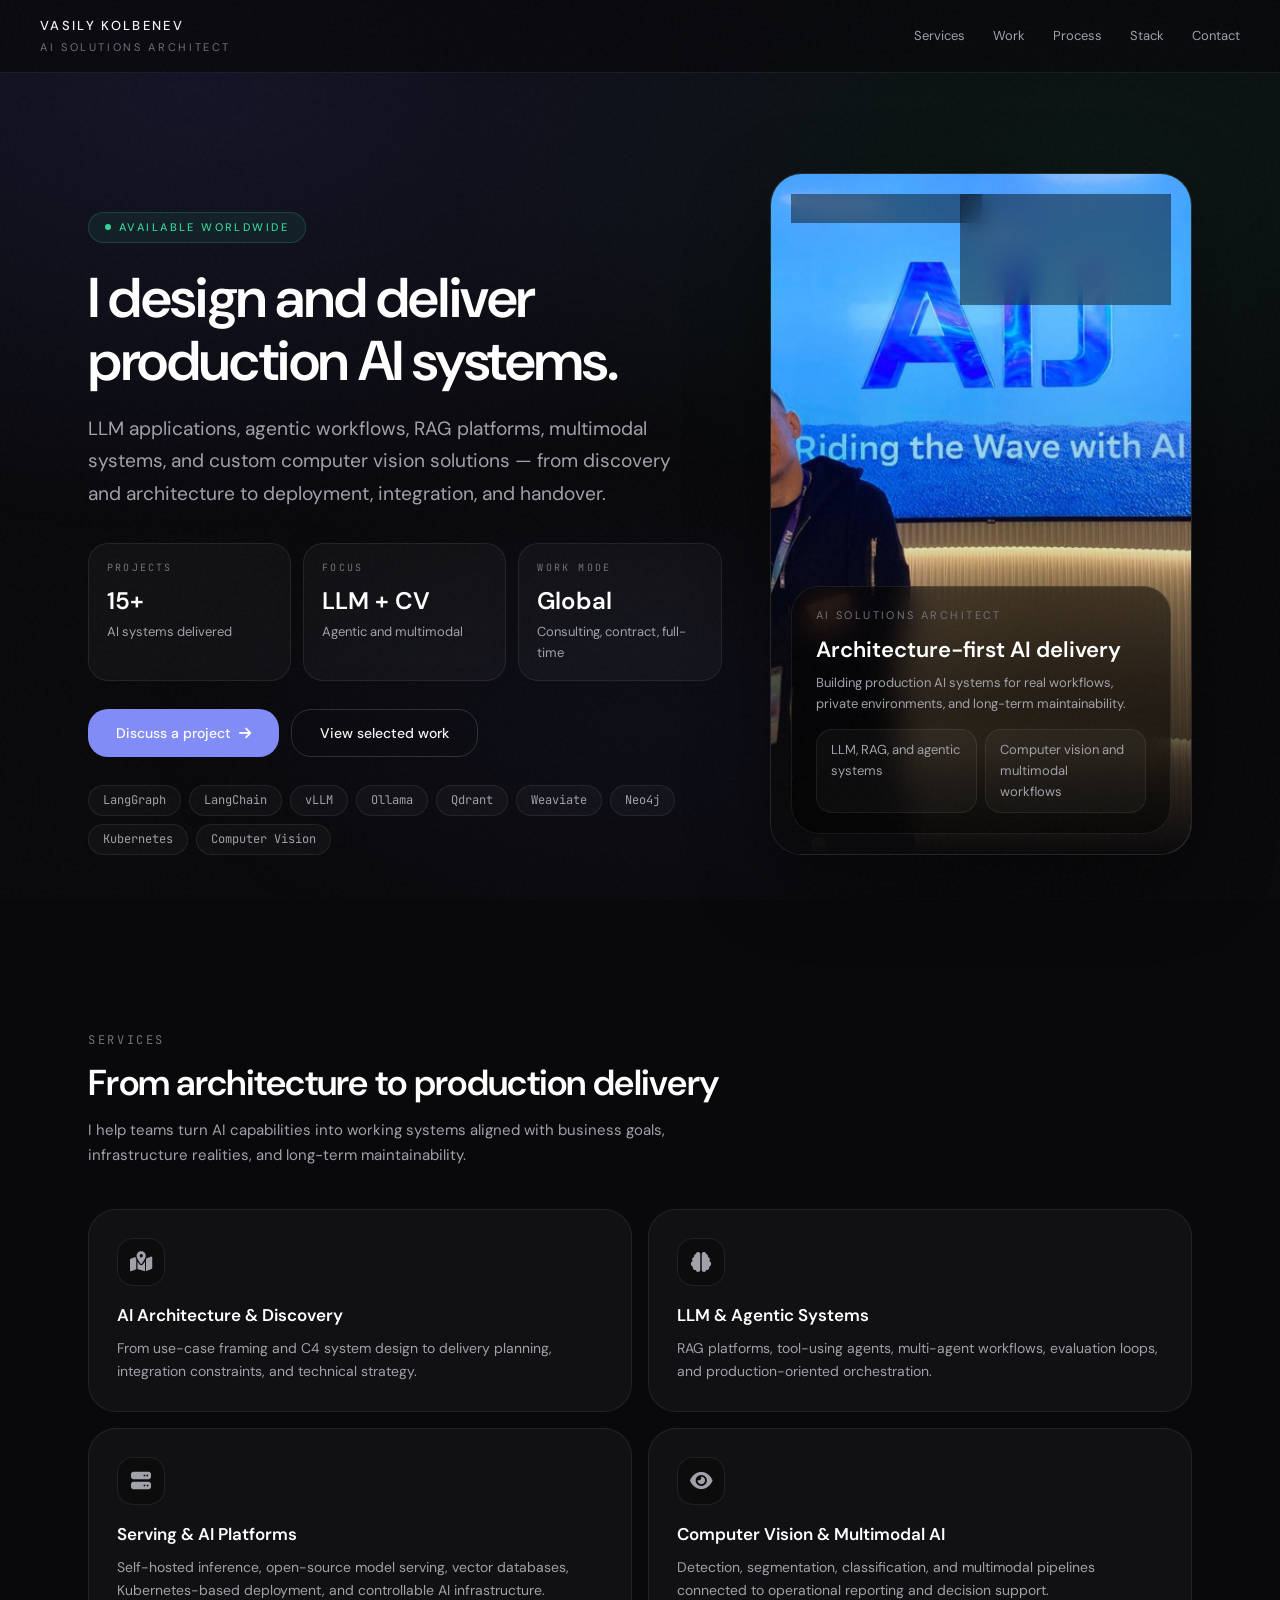
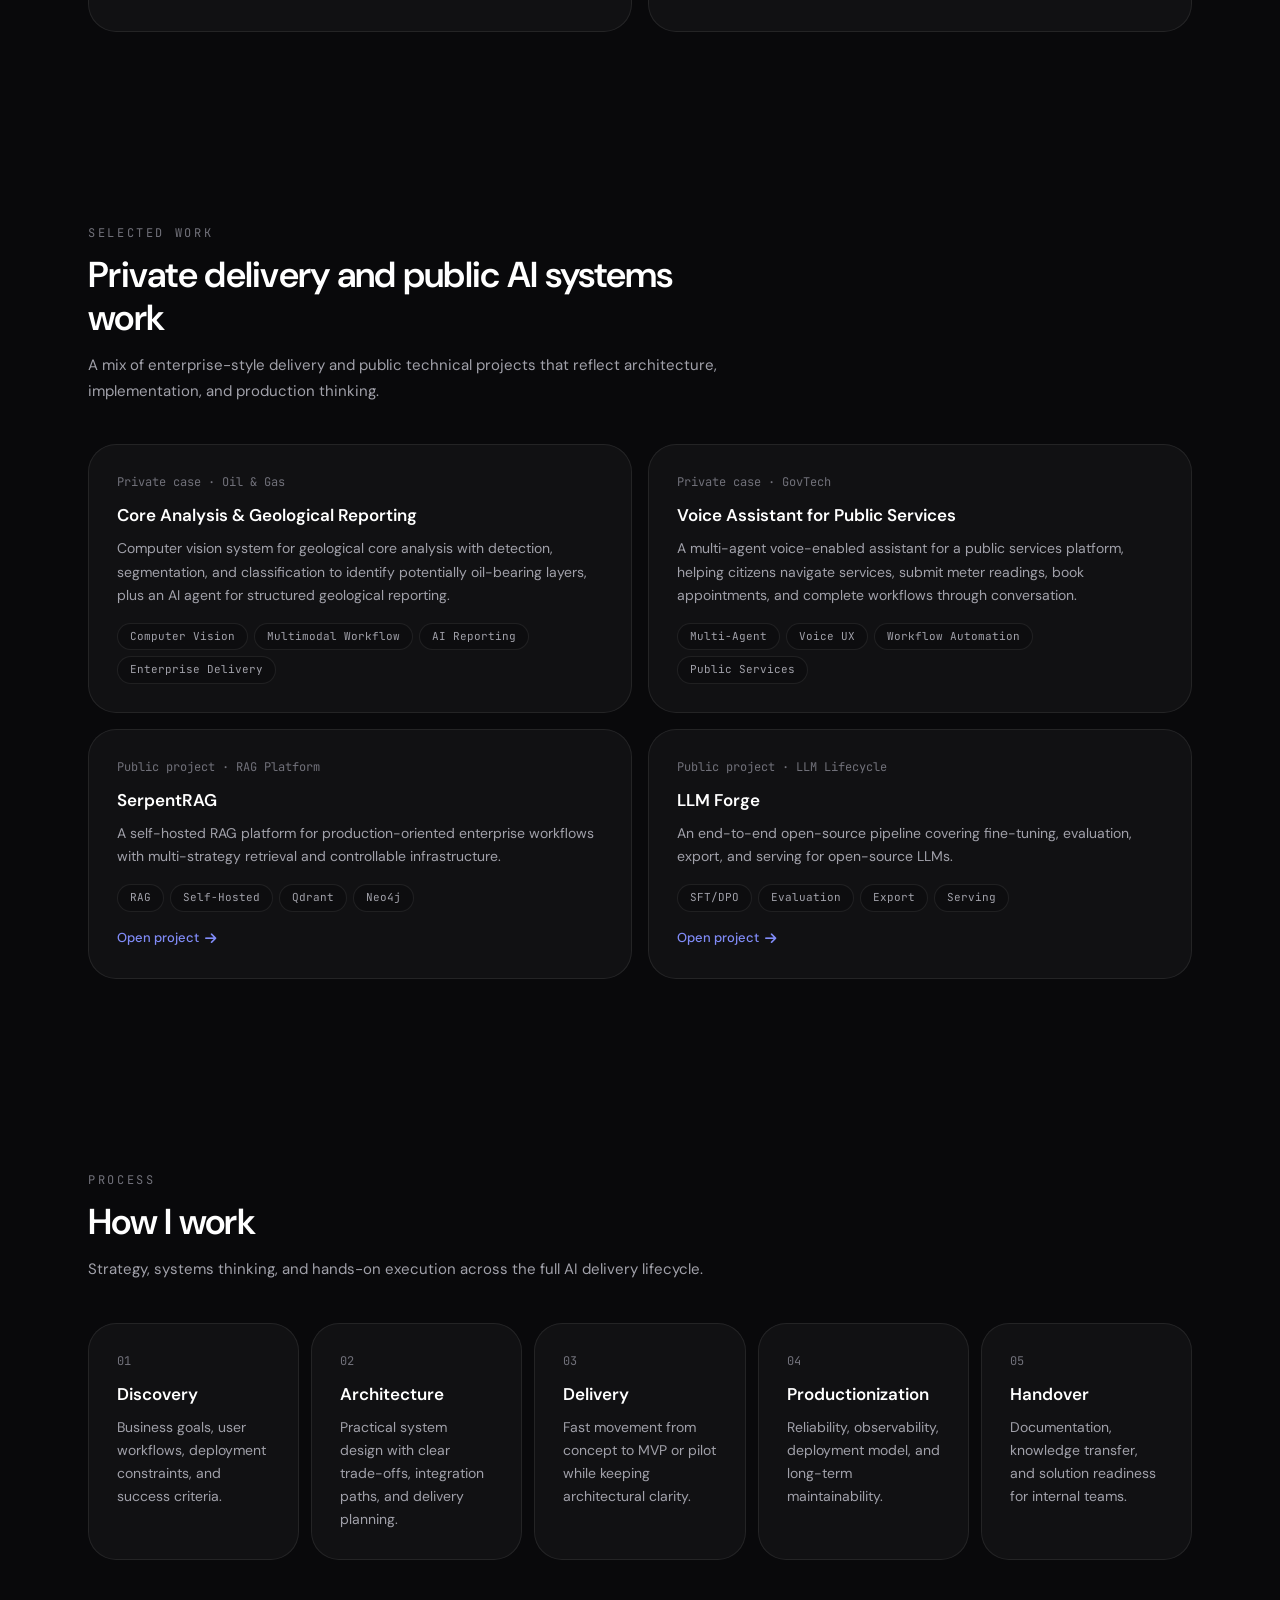
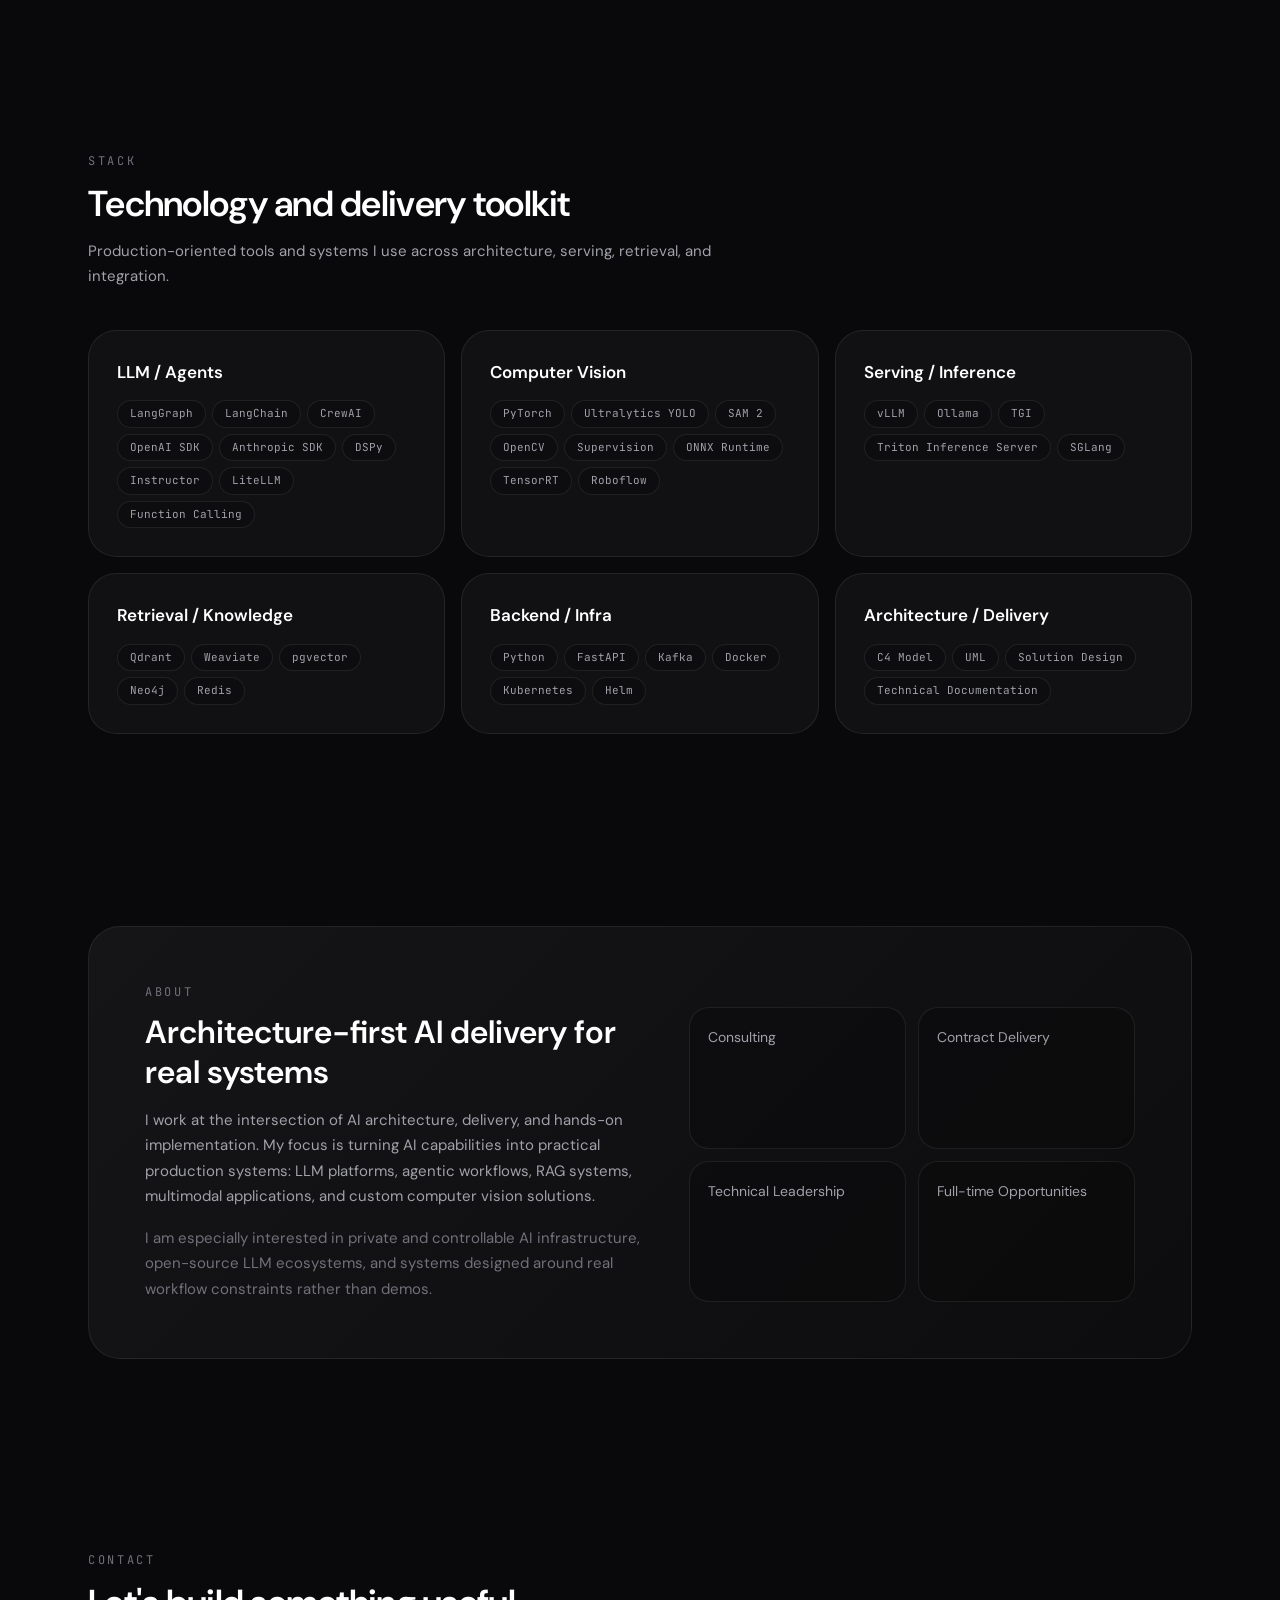
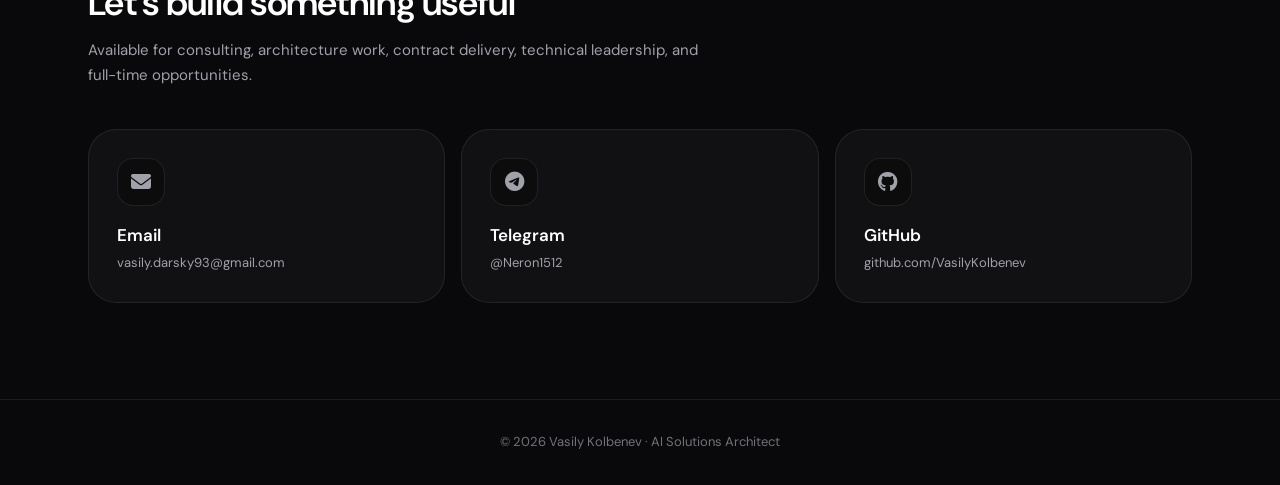
==== index.html @ a3d7bdb8 "feat: expand tech stack — add CV and LLM/Agents tools Added: CrewAI, DSPy, Instructor, LiteLLM, Anth" ====
<!DOCTYPE html>
<html lang="en" dir="ltr">
<head>
  <meta charset="UTF-8" />
  <meta name="viewport" content="width=device-width, initial-scale=1.0" />

  <!-- PRIMARY SEO -->
  <title>Vasily Kolbenev — AI Solutions Architect | LLM, RAG, Computer Vision Systems</title>
  <meta name="description" content="Vasily Kolbenev — AI Solutions Architect specializing in LLM applications, agentic workflows, RAG platforms, computer vision, and production AI systems. Available for consulting, contract, and full-time worldwide." />
  <meta name="keywords" content="AI Solutions Architect, LLM architect, RAG platform, agentic workflows, computer vision, AI consulting, production AI systems, Vasily Kolbenev, AI engineer, LangGraph, vLLM, Qdrant" />
  <meta name="author" content="Vasily Kolbenev" />
  <meta name="robots" content="index, follow, max-image-preview:large, max-snippet:-1, max-video-preview:-1" />
  <link rel="canonical" href="https://vasilykolbenev.com/" />
  <meta name="theme-color" content="#09090b" />
  <link rel="icon" href="data:image/svg+xml,<svg xmlns='http://www.w3.org/2000/svg' viewBox='0 0 100 100'><text y='.9em' font-size='90'>⚡</text></svg>" />

  <!-- GEO / LANGUAGE -->
  <meta name="geo.region" content="GLOBAL" />
  <link rel="alternate" hreflang="en" href="https://vasilykolbenev.com/" />
  <link rel="alternate" hreflang="x-default" href="https://vasilykolbenev.com/" />

  <!-- OPEN GRAPH (Facebook, LinkedIn, etc.) -->
  <meta property="og:type" content="website" />
  <meta property="og:title" content="Vasily Kolbenev — AI Solutions Architect" />
  <meta property="og:description" content="LLM applications, agentic workflows, RAG platforms, computer vision — from discovery and architecture to deployment. Available worldwide." />
  <meta property="og:url" content="https://vasilykolbenev.com/" />
  <meta property="og:site_name" content="Vasily Kolbenev" />
  <meta property="og:image" content="https://vasilykolbenev.com/og-image.jpg" />
  <meta property="og:image:width" content="1200" />
  <meta property="og:image:height" content="630" />
  <meta property="og:locale" content="en_US" />

  <!-- TWITTER CARD -->
  <meta name="twitter:card" content="summary_large_image" />
  <meta name="twitter:title" content="Vasily Kolbenev — AI Solutions Architect" />
  <meta name="twitter:description" content="Production AI systems: LLM, RAG, agentic workflows, computer vision. Available for consulting worldwide." />
  <meta name="twitter:image" content="https://vasilykolbenev.com/og-image.jpg" />

  <!-- JSON-LD STRUCTURED DATA -->
  <script type="application/ld+json">
  {
    "@context": "https://schema.org",
    "@graph": [
      {
        "@type": "WebSite",
        "@id": "https://vasilykolbenev.com/#website",
        "url": "https://vasilykolbenev.com/",
        "name": "Vasily Kolbenev — AI Solutions Architect",
        "description": "AI Solutions Architect specializing in LLM, RAG, agentic workflows, and computer vision systems.",
        "inLanguage": "en"
      },
      {
        "@type": "Person",
        "@id": "https://vasilykolbenev.com/#person",
        "name": "Vasily Kolbenev",
        "url": "https://vasilykolbenev.com/",
        "jobTitle": "AI Solutions Architect",
        "description": "AI Solutions Architect specializing in LLM applications, agentic workflows, RAG platforms, multimodal systems, and custom computer vision solutions.",
        "knowsAbout": [
          "Artificial Intelligence",
          "Large Language Models",
          "Retrieval-Augmented Generation",
          "Computer Vision",
          "Agentic AI Systems",
          "Machine Learning Engineering",
          "AI Architecture",
          "Kubernetes",
          "LangGraph",
          "CrewAI",
          "DSPy",
          "vLLM",
          "SGLang",
          "Qdrant",
          "Neo4j",
          "PyTorch",
          "YOLO",
          "SAM 2",
          "TensorRT",
          "Triton Inference Server"
        ],
        "sameAs": [
          "https://github.com/VasilyKolbenev",
          "https://t.me/Neron1512"
        ],
        "email": "vasily.darsky93@gmail.com",
        "hasOccupation": {
          "@type": "Occupation",
          "name": "AI Solutions Architect",
          "occupationalCategory": "15-1252.00",
          "skills": "LLM Architecture, RAG Systems, Computer Vision, Agentic Workflows, AI Infrastructure, Kubernetes, Python, System Design"
        },
        "makesOffer": [
          {
            "@type": "Offer",
            "itemOffered": {
              "@type": "Service",
              "name": "AI Architecture & Discovery",
              "description": "Use-case framing, C4 system design, delivery planning, integration constraints, and technical strategy for AI systems."
            }
          },
          {
            "@type": "Offer",
            "itemOffered": {
              "@type": "Service",
              "name": "LLM & Agentic Systems Development",
              "description": "RAG platforms, tool-using agents, multi-agent workflows, evaluation loops, and production-oriented orchestration."
            }
          },
          {
            "@type": "Offer",
            "itemOffered": {
              "@type": "Service",
              "name": "AI Infrastructure & Serving",
              "description": "Self-hosted inference, open-source model serving, vector databases, Kubernetes-based deployment."
            }
          },
          {
            "@type": "Offer",
            "itemOffered": {
              "@type": "Service",
              "name": "Computer Vision & Multimodal AI",
              "description": "Detection, segmentation, classification, and multimodal pipelines for operational reporting and decision support."
            }
          }
        ]
      },
      {
        "@type": "WebPage",
        "@id": "https://vasilykolbenev.com/#webpage",
        "url": "https://vasilykolbenev.com/",
        "name": "Vasily Kolbenev — AI Solutions Architect",
        "isPartOf": { "@id": "https://vasilykolbenev.com/#website" },
        "about": { "@id": "https://vasilykolbenev.com/#person" },
        "inLanguage": "en",
        "datePublished": "2025-01-01",
        "dateModified": "2026-03-11"
      },
      {
        "@type": "ItemList",
        "name": "AI Projects Portfolio",
        "itemListElement": [
          {
            "@type": "ListItem",
            "position": 1,
            "name": "Core Analysis & Geological Reporting",
            "description": "Computer vision system for geological core analysis with detection, segmentation, and classification."
          },
          {
            "@type": "ListItem",
            "position": 2,
            "name": "Voice Assistant for Public Services",
            "description": "Multi-agent voice-enabled assistant for a public services platform."
          },
          {
            "@type": "ListItem",
            "position": 3,
            "name": "SerpentRAG",
            "description": "Self-hosted RAG platform for production-oriented enterprise workflows.",
            "url": "https://github.com/VasilyKolbenev/SerpentRAG"
          },
          {
            "@type": "ListItem",
            "position": 4,
            "name": "LLM Forge",
            "description": "End-to-end open-source pipeline for fine-tuning, evaluation, export, and serving of LLMs.",
            "url": "https://github.com/VasilyKolbenev/LLM-forge_v1"
          }
        ]
      }
    ]
  }
  </script>

  <!-- FONTS -->
  <link rel="preconnect" href="https://fonts.googleapis.com" />
  <link rel="preconnect" href="https://fonts.gstatic.com" crossorigin />
  <link href="https://fonts.googleapis.com/css2?family=DM+Sans:ital,opsz,wght@0,9..40,300;0,9..40,400;0,9..40,500;0,9..40,600;0,9..40,700;1,9..40,400&family=JetBrains+Mono:wght@400;500&display=swap" rel="stylesheet" />
  <link rel="stylesheet" href="https://cdnjs.cloudflare.com/ajax/libs/font-awesome/6.5.1/css/all.min.css" />

  <style>
    /* ── RESET & BASE ── */
    *, *::before, *::after { margin: 0; padding: 0; box-sizing: border-box; }
    
    :root {
      --bg: #09090b;
      --bg-card: rgba(255,255,255,0.035);
      --border: rgba(255,255,255,0.08);
      --border-hover: rgba(255,255,255,0.15);
      --text-primary: #f4f4f5;
      --text-secondary: #a1a1aa;
      --text-muted: #71717a;
      --accent-indigo: #818cf8;
      --accent-emerald: #34d399;
      --accent-glow: rgba(99,102,241,0.15);
      --radius-lg: 28px;
      --radius-md: 20px;
      --radius-sm: 12px;
      --radius-pill: 9999px;
      --font-body: 'DM Sans', system-ui, sans-serif;
      --font-mono: 'JetBrains Mono', monospace;
    }

    html { scroll-behavior: smooth; scroll-padding-top: 80px; }
    
    body {
      font-family: var(--font-body);
      background: var(--bg);
      color: var(--text-primary);
      line-height: 1.6;
      -webkit-font-smoothing: antialiased;
      overflow-x: hidden;
    }

    /* ── AMBIENT BACKGROUND ── */
    .bg-ambient {
      position: fixed; inset: 0; z-index: -1; pointer-events: none;
      background:
        radial-gradient(ellipse 60% 50% at 15% 10%, rgba(99,102,241,0.12), transparent),
        radial-gradient(ellipse 50% 40% at 85% 20%, rgba(52,211,153,0.07), transparent),
        radial-gradient(ellipse 40% 30% at 50% 80%, rgba(99,102,241,0.05), transparent);
    }

    /* ── GRAIN OVERLAY ── */
    .grain::after {
      content: ''; position: fixed; inset: 0; z-index: 100; pointer-events: none; opacity: 0.025;
      background-image: url("data:image/svg+xml,%3Csvg viewBox='0 0 256 256' xmlns='http://www.w3.org/2000/svg'%3E%3Cfilter id='n'%3E%3CfeTurbulence type='fractalNoise' baseFrequency='0.9' numOctaves='4' stitchTiles='stitch'/%3E%3C/filter%3E%3Crect width='100%25' height='100%25' filter='url(%23n)'/%3E%3C/svg%3E");
    }

    /* ── LAYOUT ── */
    .container { max-width: 1200px; margin: 0 auto; padding: 0 24px; }
    @media (min-width: 1024px) { .container { padding: 0 48px; } }

    /* ── HEADER ── */
    header {
      position: sticky; top: 0; z-index: 50;
      border-bottom: 1px solid var(--border);
      background: rgba(9,9,11,0.82);
      backdrop-filter: blur(20px) saturate(1.4);
    }
    .header-inner {
      display: flex; align-items: center; justify-content: space-between;
      padding: 16px 0;
    }
    .logo-name {
      font-size: 13px; font-weight: 500; letter-spacing: 0.18em; color: var(--text-primary);
    }
    .logo-role {
      margin-top: 2px; font-size: 11px; letter-spacing: 0.24em; text-transform: uppercase; color: var(--text-muted);
    }
    nav { display: none; gap: 28px; align-items: center; }
    nav a {
      font-size: 13px; color: var(--text-secondary); text-decoration: none;
      transition: color 0.2s;
    }
    nav a:hover { color: var(--text-primary); }
    @media (min-width: 768px) { nav { display: flex; } }

    /* ── MOBILE MENU ── */
    .menu-toggle {
      display: flex; align-items: center; justify-content: center;
      width: 40px; height: 40px; background: none; border: 1px solid var(--border);
      border-radius: 10px; cursor: pointer; position: relative; z-index: 60;
    }
    .menu-toggle span,
    .menu-toggle span::before,
    .menu-toggle span::after {
      display: block; width: 18px; height: 1.5px; background: var(--text-primary);
      transition: all 0.3s ease;
    }
    .menu-toggle span { position: relative; }
    .menu-toggle span::before,
    .menu-toggle span::after { content: ''; position: absolute; left: 0; }
    .menu-toggle span::before { top: -6px; }
    .menu-toggle span::after { top: 6px; }
    .menu-toggle[aria-expanded="true"] span { background: transparent; }
    .menu-toggle[aria-expanded="true"] span::before { top: 0; transform: rotate(45deg); }
    .menu-toggle[aria-expanded="true"] span::after { top: 0; transform: rotate(-45deg); }
    @media (min-width: 768px) { .menu-toggle { display: none; } }

    .mobile-nav {
      display: none; position: fixed; inset: 0; z-index: 55;
      background: rgba(9,9,11,0.95); backdrop-filter: blur(24px);
      flex-direction: column; align-items: center; justify-content: center; gap: 32px;
    }
    .mobile-nav.open { display: flex; }
    .mobile-nav a {
      font-size: 20px; color: var(--text-secondary); text-decoration: none;
      transition: color 0.2s;
    }
    .mobile-nav a:hover { color: var(--text-primary); }

    /* ── SECTION LABEL ── */
    .section-label {
      font-size: 12px; letter-spacing: 0.22em; text-transform: uppercase; color: var(--text-muted);
      font-family: var(--font-mono);
    }

    /* ── HERO ── */
    .hero { padding: 80px 0 64px; }
    @media (min-width: 1024px) { .hero { padding: 100px 0 80px; } }

    .hero-grid {
      display: grid; gap: 48px;
    }
    @media (min-width: 1024px) { .hero-grid { grid-template-columns: 1.2fr 0.8fr; align-items: end; } }

    .availability-badge {
      display: inline-flex; align-items: center; gap: 8px;
      padding: 6px 16px; border-radius: var(--radius-pill);
      border: 1px solid rgba(52,211,153,0.2); background: rgba(52,211,153,0.08);
      font-size: 11px; font-weight: 500; text-transform: uppercase; letter-spacing: 0.22em; color: var(--accent-emerald);
    }
    .availability-badge::before {
      content: ''; width: 6px; height: 6px; border-radius: 50%; background: var(--accent-emerald);
      animation: pulse-dot 2s ease-in-out infinite;
    }
    @keyframes pulse-dot { 0%,100% { opacity: 1; } 50% { opacity: 0.3; } }

    .hero h1 {
      margin-top: 24px;
      font-size: clamp(2rem, 5vw, 3.5rem); font-weight: 600; line-height: 1.12;
      letter-spacing: -0.025em; color: #fff;
    }
    .hero-subtitle {
      margin-top: 20px; font-size: clamp(1rem, 2vw, 1.2rem);
      line-height: 1.7; color: var(--text-secondary); max-width: 620px;
    }

    /* ── STATS ROW ── */
    .stats-row { display: grid; grid-template-columns: repeat(3, 1fr); gap: 12px; margin-top: 32px; }
    .stat-card {
      padding: 16px 18px; border-radius: var(--radius-md);
      border: 1px solid var(--border); background: var(--bg-card);
      backdrop-filter: blur(8px);
    }
    .stat-label { font-size: 10px; letter-spacing: 0.22em; text-transform: uppercase; color: var(--text-muted); font-family: var(--font-mono); }
    .stat-value { margin-top: 6px; font-size: 24px; font-weight: 600; color: #fff; }
    .stat-note { margin-top: 2px; font-size: 13px; color: var(--text-secondary); }

    /* ── BUTTONS ── */
    .btn-group { display: flex; flex-wrap: wrap; gap: 12px; margin-top: 28px; }
    .btn {
      display: inline-flex; align-items: center; gap: 8px;
      padding: 12px 28px; border-radius: var(--radius-md); font-size: 14px; font-weight: 500;
      text-decoration: none; transition: all 0.25s; cursor: pointer; border: none;
    }
    .btn-primary { background: var(--accent-indigo); color: #fff; }
    .btn-primary:hover { background: #6366f1; transform: translateY(-1px); box-shadow: 0 8px 30px rgba(99,102,241,0.3); }
    .btn-outline {
      background: transparent; color: var(--text-primary);
      border: 1px solid var(--border-hover);
    }
    .btn-outline:hover { background: rgba(255,255,255,0.05); border-color: rgba(255,255,255,0.25); }

    /* ── TECH PILLS ── */
    .pill-row { display: flex; flex-wrap: wrap; gap: 8px; margin-top: 28px; }
    .pill {
      padding: 5px 14px; border-radius: var(--radius-pill);
      border: 1px solid var(--border); background: rgba(255,255,255,0.03);
      font-size: 12px; color: var(--text-secondary); font-family: var(--font-mono);
    }

    /* ── HERO PORTRAIT CARD ── */
    .portrait-card {
      border-radius: 32px; border: 1px solid var(--border);
      background: var(--bg-card); overflow: hidden; position: relative;
      box-shadow: 0 24px 80px rgba(0,0,0,0.4);
    }
    .portrait-card img {
      width: 100%; height: 580px; object-fit: cover; object-position: center 75%; display: block;
    }
    @media (min-width: 1024px) { .portrait-card img { height: 680px; } }
    .portrait-overlay {
      position: absolute; inset: 0;
      background: linear-gradient(to top, var(--bg) 0%, rgba(9,9,11,0.15) 40%, transparent 70%);
    }
    .portrait-tag-left {
      position: absolute; top: 20px; left: 20px;
      padding: 5px 14px; border-radius: var(--radius-pill);
      border: 1px solid var(--border); background: rgba(0,0,0,0.45);
      backdrop-filter: blur(12px);
      font-size: 10px; letter-spacing: 0.24em; text-transform: uppercase; color: var(--text-secondary);
    }
    .portrait-tag-right {
      position: absolute; top: 20px; right: 20px; max-width: 210px;
      padding: 14px 16px; border-radius: var(--radius-md);
      border: 1px solid var(--border); background: rgba(0,0,0,0.45);
      backdrop-filter: blur(12px);
      font-size: 13px; line-height: 1.55; color: var(--text-secondary);
    }
    .portrait-bottom {
      position: absolute; bottom: 0; left: 0; right: 0; padding: 20px;
    }
    .portrait-info {
      padding: 20px 24px; border-radius: var(--radius-lg);
      border: 1px solid var(--border); background: rgba(0,0,0,0.5);
      backdrop-filter: blur(16px);
    }
    .portrait-info-label { font-size: 11px; letter-spacing: 0.22em; text-transform: uppercase; color: var(--text-muted); }
    .portrait-info-title { margin-top: 8px; font-size: 22px; font-weight: 600; color: #fff; }
    .portrait-info-desc { margin-top: 6px; font-size: 13px; color: var(--text-secondary); line-height: 1.6; }
    .portrait-info-tags { display: grid; grid-template-columns: 1fr 1fr; gap: 8px; margin-top: 14px; }
    .portrait-info-tag {
      padding: 10px 14px; border-radius: 16px;
      border: 1px solid var(--border); background: rgba(255,255,255,0.03);
      font-size: 13px; color: var(--text-secondary);
    }

    /* ── SECTION CONTAINERS ── */
    .section { padding: 72px 0; }
    @media (min-width: 1024px) { .section { padding: 96px 0; } }
    .section-header { max-width: 640px; margin-bottom: 40px; }
    .section-header h2 {
      margin-top: 10px; font-size: clamp(1.5rem, 3vw, 2.25rem); font-weight: 600;
      letter-spacing: -0.02em; color: #fff; line-height: 1.2;
    }
    .section-header p { margin-top: 14px; color: var(--text-secondary); font-size: 15px; line-height: 1.7; }

    /* ── CARD GRID ── */
    .card-grid-2 { display: grid; gap: 16px; }
    @media (min-width: 768px) { .card-grid-2 { grid-template-columns: 1fr 1fr; } }

    .card {
      padding: 28px; border-radius: var(--radius-lg);
      border: 1px solid var(--border); background: var(--bg-card);
      transition: border-color 0.3s, background 0.3s;
    }
    .card:hover { border-color: var(--border-hover); background: rgba(255,255,255,0.05); }

    .card-icon {
      width: 48px; height: 48px; display: flex; align-items: center; justify-content: center;
      border-radius: 16px; border: 1px solid var(--border); background: rgba(0,0,0,0.25);
      margin-bottom: 16px; font-size: 20px; color: var(--text-secondary);
    }
    .card h3 { font-size: 17px; font-weight: 600; color: #fff; }
    .card p { margin-top: 8px; font-size: 14px; line-height: 1.65; color: var(--text-secondary); }

    .card-type { font-size: 12px; color: var(--text-muted); margin-bottom: 10px; font-family: var(--font-mono); }
    .card-badges { display: flex; flex-wrap: wrap; gap: 6px; margin-top: 16px; }
    .card-badge {
      padding: 4px 12px; border-radius: var(--radius-pill);
      border: 1px solid var(--border); background: rgba(0,0,0,0.2);
      font-size: 11px; color: var(--text-secondary); font-family: var(--font-mono);
    }
    .card-link {
      display: inline-flex; align-items: center; gap: 6px; margin-top: 16px;
      font-size: 13px; color: var(--accent-indigo); text-decoration: none; font-weight: 500;
      transition: gap 0.2s;
    }
    .card-link:hover { gap: 10px; }

    /* ── PROCESS GRID ── */
    .process-grid { display: grid; gap: 12px; }
    @media (min-width: 768px) { .process-grid { grid-template-columns: 1fr 1fr; } }
    @media (min-width: 1280px) { .process-grid { grid-template-columns: repeat(5, 1fr); } }
    .process-step { font-family: var(--font-mono); font-size: 12px; color: var(--text-muted); margin-bottom: 10px; }

    /* ── STACK GRID ── */
    .stack-grid { display: grid; gap: 16px; }
    @media (min-width: 768px) { .stack-grid { grid-template-columns: 1fr 1fr; } }
    @media (min-width: 1280px) { .stack-grid { grid-template-columns: repeat(3, 1fr); } }
    .stack-card .stack-pills { display: flex; flex-wrap: wrap; gap: 6px; margin-top: 14px; }

    /* ── ABOUT CARD ── */
    .about-card {
      padding: 40px; border-radius: 32px;
      border: 1px solid var(--border);
      background: linear-gradient(135deg, rgba(255,255,255,0.05), rgba(255,255,255,0.02));
    }
    @media (min-width: 1024px) {
      .about-card { display: grid; grid-template-columns: 1fr 0.9fr; gap: 48px; padding: 56px; }
    }
    .about-card h2 { margin-top: 10px; font-size: clamp(1.5rem, 3vw, 2rem); font-weight: 600; color: #fff; line-height: 1.25; }
    .about-card p { margin-top: 16px; font-size: 15px; line-height: 1.7; }
    .about-modes { display: grid; grid-template-columns: 1fr 1fr; gap: 12px; margin-top: 24px; }
    @media (max-width: 640px) { .about-modes { grid-template-columns: 1fr; } }
    .about-mode {
      padding: 18px; border-radius: 20px;
      border: 1px solid var(--border); background: rgba(0,0,0,0.2);
      font-size: 14px; color: var(--text-secondary);
    }

    /* ── CONTACT ── */
    .contact-grid { display: grid; gap: 16px; }
    @media (min-width: 768px) { .contact-grid { grid-template-columns: repeat(3, 1fr); } }
    .contact-card {
      display: block; text-decoration: none; color: inherit;
    }
    .contact-card .card h3 { color: #fff; }
    .contact-card .card .contact-value {
      margin-top: 4px; font-size: 13px; color: var(--text-secondary); word-break: break-all;
    }

    /* ── FOOTER ── */
    footer {
      border-top: 1px solid var(--border);
      padding: 32px 0; text-align: center;
      font-size: 13px; color: var(--text-muted);
    }

    /* ── REVEAL ANIMATION ── */
    .reveal {
      opacity: 0; transform: translateY(28px);
      transition: opacity 0.7s ease, transform 0.7s ease;
    }
    .reveal.visible { opacity: 1; transform: translateY(0); }

    /* ── SKIP TO CONTENT (Accessibility) ── */
    .skip-link {
      position: absolute; top: -100%; left: 16px; z-index: 100;
      padding: 8px 16px; background: var(--accent-indigo); color: #fff;
      border-radius: 8px; text-decoration: none; font-size: 14px;
    }
    .skip-link:focus { top: 16px; }
  </style>
</head>

<body class="grain">
  <div class="bg-ambient" aria-hidden="true"></div>

  <!-- ACCESSIBILITY: SKIP LINK -->
  <a href="#main-content" class="skip-link">Skip to main content</a>

  <!-- HEADER -->
  <header role="banner">
    <div class="container header-inner">
      <div>
        <div class="logo-name">VASILY KOLBENEV</div>
        <div class="logo-role">AI Solutions Architect</div>
      </div>
      <nav role="navigation" aria-label="Main navigation">
        <a href="#services">Services</a>
        <a href="#work">Work</a>
        <a href="#process">Process</a>
        <a href="#stack">Stack</a>
        <a href="#contact">Contact</a>
      </nav>
      <button class="menu-toggle" aria-label="Open menu" aria-expanded="false" aria-controls="mobile-nav">
        <span></span>
      </button>
    </div>
  </header>

  <!-- MOBILE NAV -->
  <nav id="mobile-nav" class="mobile-nav" role="navigation" aria-label="Mobile navigation">
    <a href="#services">Services</a>
    <a href="#work">Work</a>
    <a href="#process">Process</a>
    <a href="#stack">Stack</a>
    <a href="#contact">Contact</a>
  </nav>

  <!-- MAIN -->
  <main id="main-content">

    <!-- HERO -->
    <section class="hero" aria-label="Introduction">
      <div class="container">
        <div class="hero-grid">
          <div class="reveal">
            <div class="availability-badge" role="status">Available worldwide</div>
            <h1>I design and deliver production&nbsp;AI&nbsp;systems.</h1>
            <p class="hero-subtitle">LLM applications, agentic workflows, RAG platforms, multimodal systems, and custom computer vision solutions — from discovery and architecture to deployment, integration, and handover.</p>

            <div class="stats-row" role="list" aria-label="Key facts">
              <div class="stat-card" role="listitem">
                <div class="stat-label">Projects</div>
                <div class="stat-value">15+</div>
                <div class="stat-note">AI systems delivered</div>
              </div>
              <div class="stat-card" role="listitem">
                <div class="stat-label">Focus</div>
                <div class="stat-value">LLM + CV</div>
                <div class="stat-note">Agentic and multimodal</div>
              </div>
              <div class="stat-card" role="listitem">
                <div class="stat-label">Work mode</div>
                <div class="stat-value">Global</div>
                <div class="stat-note">Consulting, contract, full-time</div>
              </div>
            </div>

            <div class="btn-group">
              <a href="#contact" class="btn btn-primary">Discuss a project <i class="fa-solid fa-arrow-right"></i></a>
              <a href="#work" class="btn btn-outline">View selected work</a>
            </div>

            <div class="pill-row" aria-label="Technologies">
              <span class="pill">LangGraph</span>
              <span class="pill">LangChain</span>
              <span class="pill">vLLM</span>
              <span class="pill">Ollama</span>
              <span class="pill">Qdrant</span>
              <span class="pill">Weaviate</span>
              <span class="pill">Neo4j</span>
              <span class="pill">Kubernetes</span>
              <span class="pill">Computer Vision</span>
            </div>
          </div>

          <div class="portrait-card reveal" style="transition-delay: 0.15s">
            <img src="photo.jpg" alt="Vasily Kolbenev — AI Solutions Architect" width="384" height="680" loading="eager" />
            <div class="portrait-overlay" aria-hidden="true"></div>
            <div class="portrait-tag-left">Personal AI Practice</div>
            <div class="portrait-tag-right">Architecture, delivery, and hands-on implementation for enterprise AI, industrial workflows, and GovTech.</div>
            <div class="portrait-bottom">
              <div class="portrait-info">
                <div class="portrait-info-label">AI Solutions Architect</div>
                <div class="portrait-info-title">Architecture-first AI delivery</div>
                <div class="portrait-info-desc">Building production AI systems for real workflows, private environments, and long-term maintainability.</div>
                <div class="portrait-info-tags">
                  <div class="portrait-info-tag">LLM, RAG, and agentic systems</div>
                  <div class="portrait-info-tag">Computer vision and multimodal workflows</div>
                </div>
              </div>
            </div>
          </div>
        </div>
      </div>
    </section>

    <!-- SERVICES -->
    <section id="services" class="section" aria-labelledby="services-heading">
      <div class="container">
        <div class="section-header reveal">
          <div class="section-label">Services</div>
          <h2 id="services-heading">From architecture to production delivery</h2>
          <p>I help teams turn AI capabilities into working systems aligned with business goals, infrastructure realities, and long-term maintainability.</p>
        </div>
        <div class="card-grid-2">
          <article class="card reveal">
            <div class="card-icon"><i class="fa-solid fa-map-location-dot"></i></div>
            <h3>AI Architecture & Discovery</h3>
            <p>From use-case framing and C4 system design to delivery planning, integration constraints, and technical strategy.</p>
          </article>
          <article class="card reveal" style="transition-delay:0.08s">
            <div class="card-icon"><i class="fa-solid fa-brain"></i></div>
            <h3>LLM & Agentic Systems</h3>
            <p>RAG platforms, tool-using agents, multi-agent workflows, evaluation loops, and production-oriented orchestration.</p>
          </article>
          <article class="card reveal" style="transition-delay:0.16s">
            <div class="card-icon"><i class="fa-solid fa-server"></i></div>
            <h3>Serving & AI Platforms</h3>
            <p>Self-hosted inference, open-source model serving, vector databases, Kubernetes-based deployment, and controllable AI infrastructure.</p>
          </article>
          <article class="card reveal" style="transition-delay:0.24s">
            <div class="card-icon"><i class="fa-solid fa-eye"></i></div>
            <h3>Computer Vision & Multimodal AI</h3>
            <p>Detection, segmentation, classification, and multimodal pipelines connected to operational reporting and decision support.</p>
          </article>
        </div>
      </div>
    </section>

    <!-- WORK -->
    <section id="work" class="section" aria-labelledby="work-heading">
      <div class="container">
        <div class="section-header reveal">
          <div class="section-label">Selected work</div>
          <h2 id="work-heading">Private delivery and public AI systems work</h2>
          <p>A mix of enterprise-style delivery and public technical projects that reflect architecture, implementation, and production thinking.</p>
        </div>
        <div class="card-grid-2">
          <article class="card reveal">
            <div class="card-type">Private case · Oil & Gas</div>
            <h3>Core Analysis & Geological Reporting</h3>
            <p>Computer vision system for geological core analysis with detection, segmentation, and classification to identify potentially oil-bearing layers, plus an AI agent for structured geological reporting.</p>
            <div class="card-badges">
              <span class="card-badge">Computer Vision</span>
              <span class="card-badge">Multimodal Workflow</span>
              <span class="card-badge">AI Reporting</span>
              <span class="card-badge">Enterprise Delivery</span>
            </div>
          </article>
          <article class="card reveal" style="transition-delay:0.08s">
            <div class="card-type">Private case · GovTech</div>
            <h3>Voice Assistant for Public Services</h3>
            <p>A multi-agent voice-enabled assistant for a public services platform, helping citizens navigate services, submit meter readings, book appointments, and complete workflows through conversation.</p>
            <div class="card-badges">
              <span class="card-badge">Multi-Agent</span>
              <span class="card-badge">Voice UX</span>
              <span class="card-badge">Workflow Automation</span>
              <span class="card-badge">Public Services</span>
            </div>
          </article>
          <article class="card reveal" style="transition-delay:0.16s">
            <div class="card-type">Public project · RAG Platform</div>
            <h3>SerpentRAG</h3>
            <p>A self-hosted RAG platform for production-oriented enterprise workflows with multi-strategy retrieval and controllable infrastructure.</p>
            <div class="card-badges">
              <span class="card-badge">RAG</span>
              <span class="card-badge">Self-Hosted</span>
              <span class="card-badge">Qdrant</span>
              <span class="card-badge">Neo4j</span>
            </div>
            <a href="https://github.com/VasilyKolbenev/SerpentRAG" class="card-link" target="_blank" rel="noreferrer noopener">Open project <i class="fa-solid fa-arrow-right"></i></a>
          </article>
          <article class="card reveal" style="transition-delay:0.24s">
            <div class="card-type">Public project · LLM Lifecycle</div>
            <h3>LLM Forge</h3>
            <p>An end-to-end open-source pipeline covering fine-tuning, evaluation, export, and serving for open-source LLMs.</p>
            <div class="card-badges">
              <span class="card-badge">SFT/DPO</span>
              <span class="card-badge">Evaluation</span>
              <span class="card-badge">Export</span>
              <span class="card-badge">Serving</span>
            </div>
            <a href="https://github.com/VasilyKolbenev/LLM-forge_v1" class="card-link" target="_blank" rel="noreferrer noopener">Open project <i class="fa-solid fa-arrow-right"></i></a>
          </article>
        </div>
      </div>
    </section>

    <!-- PROCESS -->
    <section id="process" class="section" aria-labelledby="process-heading">
      <div class="container">
        <div class="section-header reveal">
          <div class="section-label">Process</div>
          <h2 id="process-heading">How I work</h2>
          <p>Strategy, systems thinking, and hands-on execution across the full AI delivery lifecycle.</p>
        </div>
        <div class="process-grid">
          <article class="card reveal">
            <div class="process-step">01</div>
            <h3>Discovery</h3>
            <p>Business goals, user workflows, deployment constraints, and success criteria.</p>
          </article>
          <article class="card reveal" style="transition-delay:0.06s">
            <div class="process-step">02</div>
            <h3>Architecture</h3>
            <p>Practical system design with clear trade-offs, integration paths, and delivery planning.</p>
          </article>
          <article class="card reveal" style="transition-delay:0.12s">
            <div class="process-step">03</div>
            <h3>Delivery</h3>
            <p>Fast movement from concept to MVP or pilot while keeping architectural clarity.</p>
          </article>
          <article class="card reveal" style="transition-delay:0.18s">
            <div class="process-step">04</div>
            <h3>Productionization</h3>
            <p>Reliability, observability, deployment model, and long-term maintainability.</p>
          </article>
          <article class="card reveal" style="transition-delay:0.24s">
            <div class="process-step">05</div>
            <h3>Handover</h3>
            <p>Documentation, knowledge transfer, and solution readiness for internal teams.</p>
          </article>
        </div>
      </div>
    </section>

    <!-- STACK -->
    <section id="stack" class="section" aria-labelledby="stack-heading">
      <div class="container">
        <div class="section-header reveal">
          <div class="section-label">Stack</div>
          <h2 id="stack-heading">Technology and delivery toolkit</h2>
          <p>Production-oriented tools and systems I use across architecture, serving, retrieval, and integration.</p>
        </div>
        <div class="stack-grid">
          <article class="card stack-card reveal">
            <h3>LLM / Agents</h3>
            <div class="stack-pills">
              <span class="card-badge">LangGraph</span>
              <span class="card-badge">LangChain</span>
              <span class="card-badge">CrewAI</span>
              <span class="card-badge">OpenAI SDK</span>
              <span class="card-badge">Anthropic SDK</span>
              <span class="card-badge">DSPy</span>
              <span class="card-badge">Instructor</span>
              <span class="card-badge">LiteLLM</span>
              <span class="card-badge">Function Calling</span>
            </div>
          </article>
          <article class="card stack-card reveal" style="transition-delay:0.06s">
            <h3>Computer Vision</h3>
            <div class="stack-pills">
              <span class="card-badge">PyTorch</span>
              <span class="card-badge">Ultralytics YOLO</span>
              <span class="card-badge">SAM 2</span>
              <span class="card-badge">OpenCV</span>
              <span class="card-badge">Supervision</span>
              <span class="card-badge">ONNX Runtime</span>
              <span class="card-badge">TensorRT</span>
              <span class="card-badge">Roboflow</span>
            </div>
          </article>
          <article class="card stack-card reveal" style="transition-delay:0.12s">
            <h3>Serving / Inference</h3>
            <div class="stack-pills">
              <span class="card-badge">vLLM</span>
              <span class="card-badge">Ollama</span>
              <span class="card-badge">TGI</span>
              <span class="card-badge">Triton Inference Server</span>
              <span class="card-badge">SGLang</span>
            </div>
          </article>
          <article class="card stack-card reveal" style="transition-delay:0.18s">
            <h3>Retrieval / Knowledge</h3>
            <div class="stack-pills">
              <span class="card-badge">Qdrant</span>
              <span class="card-badge">Weaviate</span>
              <span class="card-badge">pgvector</span>
              <span class="card-badge">Neo4j</span>
              <span class="card-badge">Redis</span>
            </div>
          </article>
          <article class="card stack-card reveal" style="transition-delay:0.24s">
            <h3>Backend / Infra</h3>
            <div class="stack-pills">
              <span class="card-badge">Python</span>
              <span class="card-badge">FastAPI</span>
              <span class="card-badge">Kafka</span>
              <span class="card-badge">Docker</span>
              <span class="card-badge">Kubernetes</span>
              <span class="card-badge">Helm</span>
            </div>
          </article>
          <article class="card stack-card reveal" style="transition-delay:0.30s">
            <h3>Architecture / Delivery</h3>
            <div class="stack-pills">
              <span class="card-badge">C4 Model</span>
              <span class="card-badge">UML</span>
              <span class="card-badge">Solution Design</span>
              <span class="card-badge">Technical Documentation</span>
            </div>
          </article>
        </div>
      </div>
    </section>

    <!-- ABOUT -->
    <section class="section" aria-labelledby="about-heading">
      <div class="container">
        <div class="about-card reveal">
          <div>
            <div class="section-label">About</div>
            <h2 id="about-heading">Architecture-first AI delivery for real systems</h2>
            <p class="text-secondary" style="color:var(--text-secondary)">I work at the intersection of AI architecture, delivery, and hands-on implementation. My focus is turning AI capabilities into practical production systems: LLM platforms, agentic workflows, RAG systems, multimodal applications, and custom computer vision solutions.</p>
            <p style="color:var(--text-muted)">I am especially interested in private and controllable AI infrastructure, open-source LLM ecosystems, and systems designed around real workflow constraints rather than demos.</p>
          </div>
          <div class="about-modes">
            <div class="about-mode">Consulting</div>
            <div class="about-mode">Contract Delivery</div>
            <div class="about-mode">Technical Leadership</div>
            <div class="about-mode">Full-time Opportunities</div>
          </div>
        </div>
      </div>
    </section>

    <!-- CONTACT -->
    <section id="contact" class="section" aria-labelledby="contact-heading" style="padding-bottom: 96px;">
      <div class="container">
        <div class="section-header reveal">
          <div class="section-label">Contact</div>
          <h2 id="contact-heading">Let's build something useful</h2>
          <p>Available for consulting, architecture work, contract delivery, technical leadership, and full-time opportunities.</p>
        </div>
        <div class="contact-grid">
          <a href="mailto:vasily.darsky93@gmail.com" class="contact-card reveal">
            <div class="card">
              <div class="card-icon"><i class="fa-solid fa-envelope"></i></div>
              <h3>Email</h3>
              <div class="contact-value">vasily.darsky93@gmail.com</div>
            </div>
          </a>
          <a href="https://t.me/Neron1512" target="_blank" rel="noreferrer noopener" class="contact-card reveal" style="transition-delay:0.08s">
            <div class="card">
              <div class="card-icon"><i class="fa-brands fa-telegram"></i></div>
              <h3>Telegram</h3>
              <div class="contact-value">@Neron1512</div>
            </div>
          </a>
          <a href="https://github.com/VasilyKolbenev" target="_blank" rel="noreferrer noopener" class="contact-card reveal" style="transition-delay:0.16s">
            <div class="card">
              <div class="card-icon"><i class="fa-brands fa-github"></i></div>
              <h3>GitHub</h3>
              <div class="contact-value">github.com/VasilyKolbenev</div>
            </div>
          </a>
        </div>
      </div>
    </section>
  </main>

  <!-- FOOTER -->
  <footer role="contentinfo">
    <div class="container">
      &copy; 2026 Vasily Kolbenev · AI Solutions Architect
    </div>
  </footer>

  <!-- SCROLL REVEAL -->
  <script>
    const observer = new IntersectionObserver((entries) => {
      entries.forEach(entry => {
        if (entry.isIntersecting) {
          entry.target.classList.add('visible');
          observer.unobserve(entry.target);
        }
      });
    }, { threshold: 0.12, rootMargin: '0px 0px -40px 0px' });

    document.querySelectorAll('.reveal').forEach(el => observer.observe(el));

    // Mobile menu
    const toggle = document.querySelector('.menu-toggle');
    const mobileNav = document.getElementById('mobile-nav');
    toggle.addEventListener('click', () => {
      const open = toggle.getAttribute('aria-expanded') === 'true';
      toggle.setAttribute('aria-expanded', !open);
      mobileNav.classList.toggle('open');
      document.body.style.overflow = open ? '' : 'hidden';
    });
    mobileNav.querySelectorAll('a').forEach(a => {
      a.addEventListener('click', () => {
        toggle.setAttribute('aria-expanded', 'false');
        mobileNav.classList.remove('open');
        document.body.style.overflow = '';
      });
    });
  </script>

  <!-- NOSCRIPT FALLBACK -->
  <noscript>
    <style>.reveal { opacity: 1 !important; transform: none !important; }</style>
  </noscript>
</body>
</html>
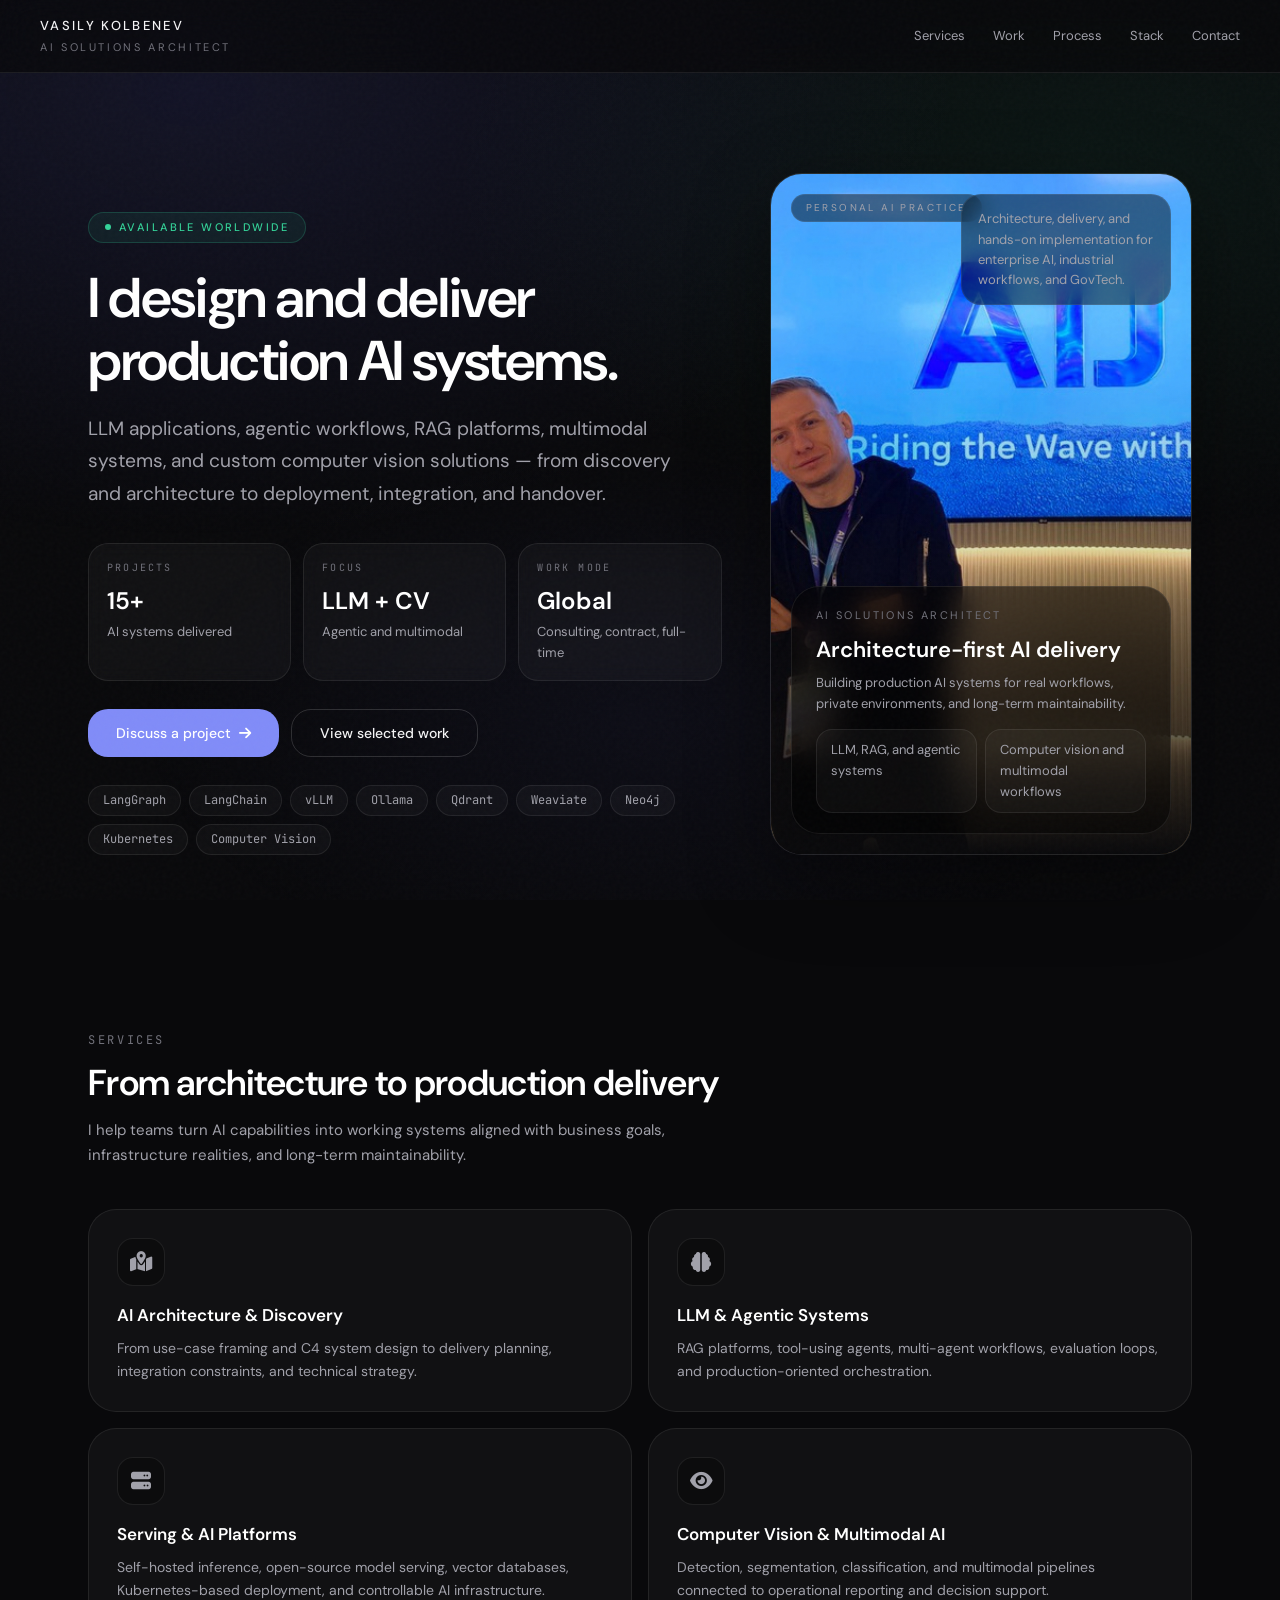
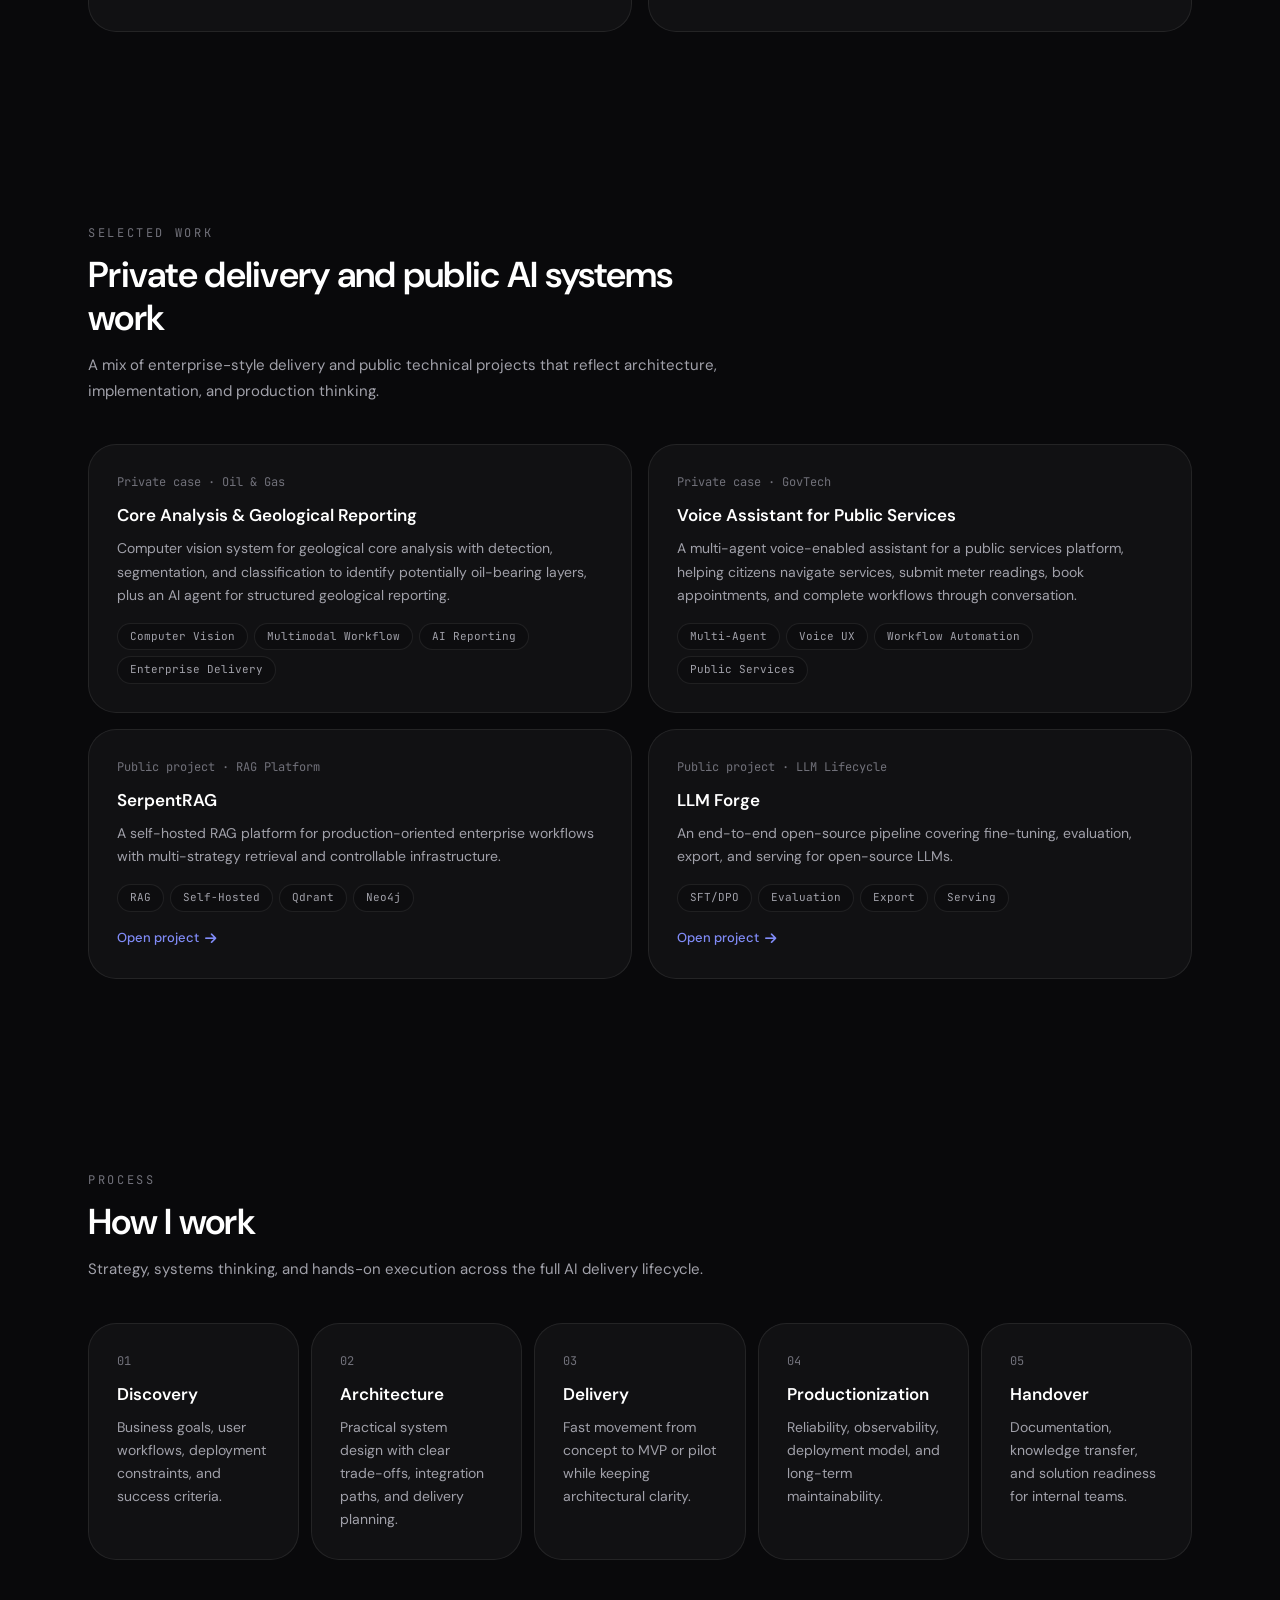
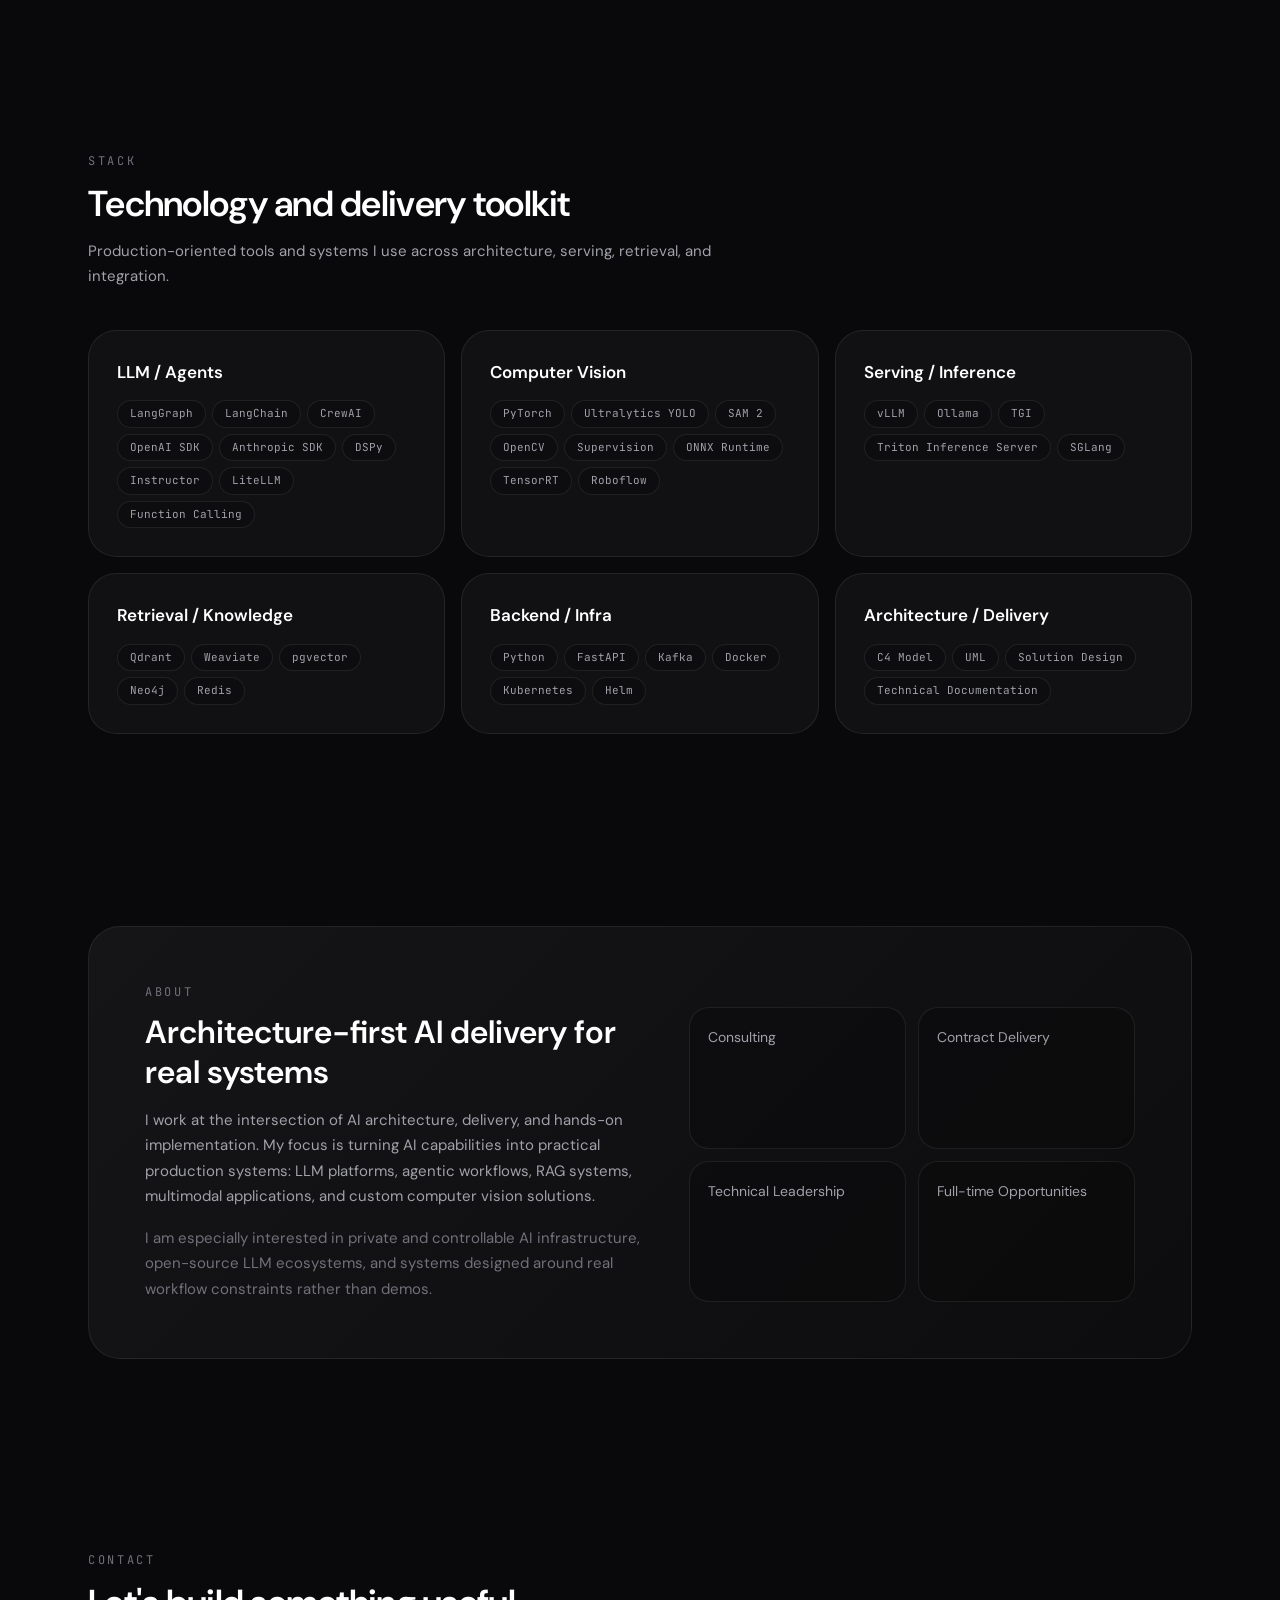
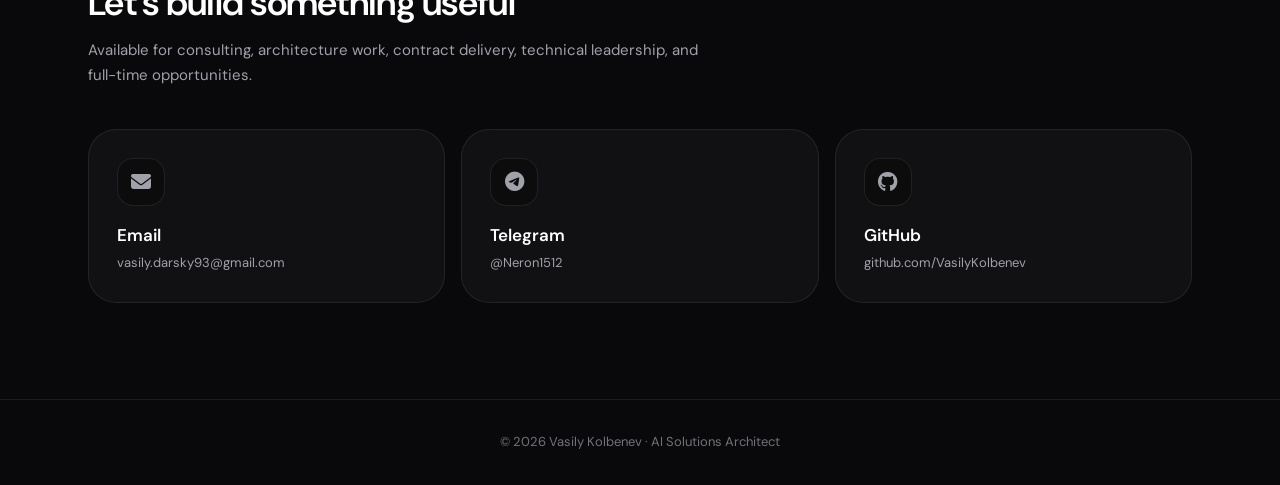
==== commit 2910b9d0: "fix: shift portrait focus left to center on person Co-Authored-By: Claude Opus 4.6 <noreply@anthropi" ====
--- a/index.html
+++ b/index.html
@@ -367,7 +367,7 @@
       box-shadow: 0 24px 80px rgba(0,0,0,0.4);
     }
     .portrait-card img {
-      width: 100%; height: 580px; object-fit: cover; object-position: center 75%; display: block;
+      width: 100%; height: 580px; object-fit: cover; object-position: 30% 75%; display: block;
     }
     @media (min-width: 1024px) { .portrait-card img { height: 680px; } }
     .portrait-overlay {
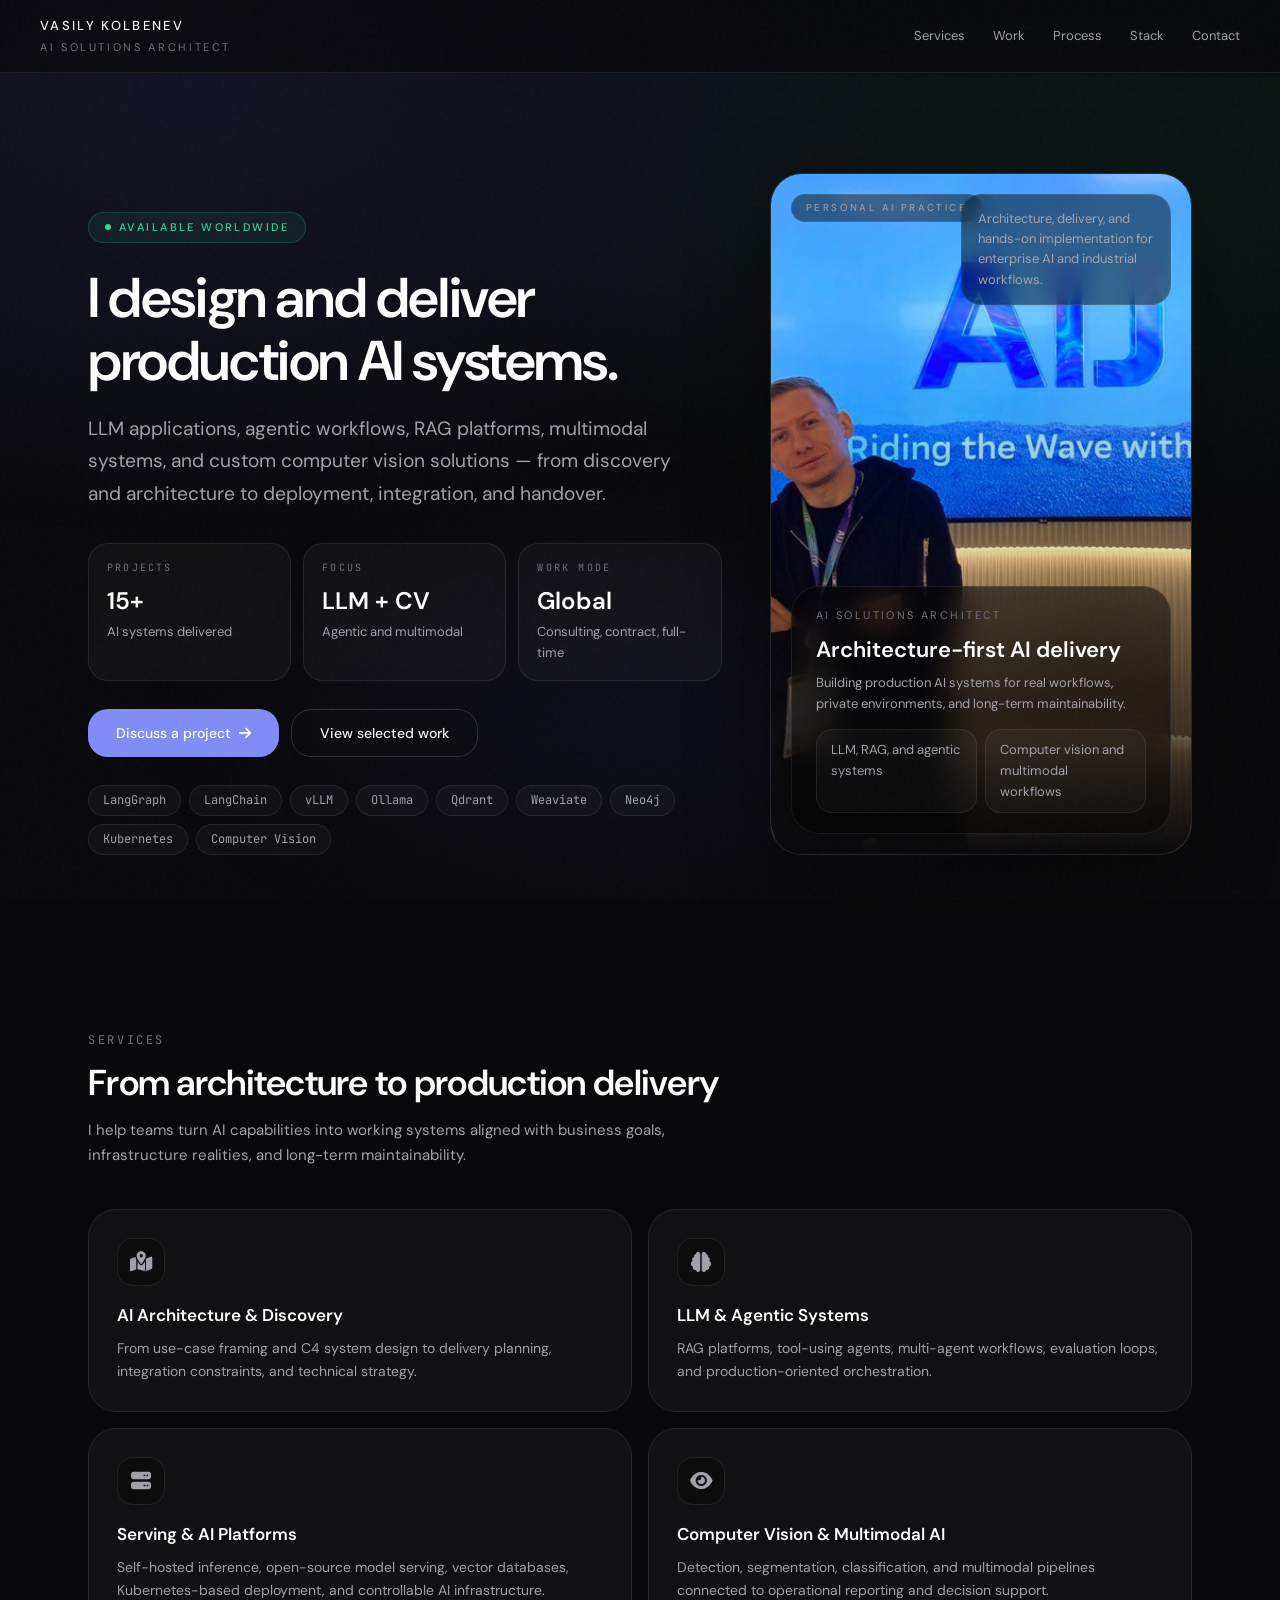
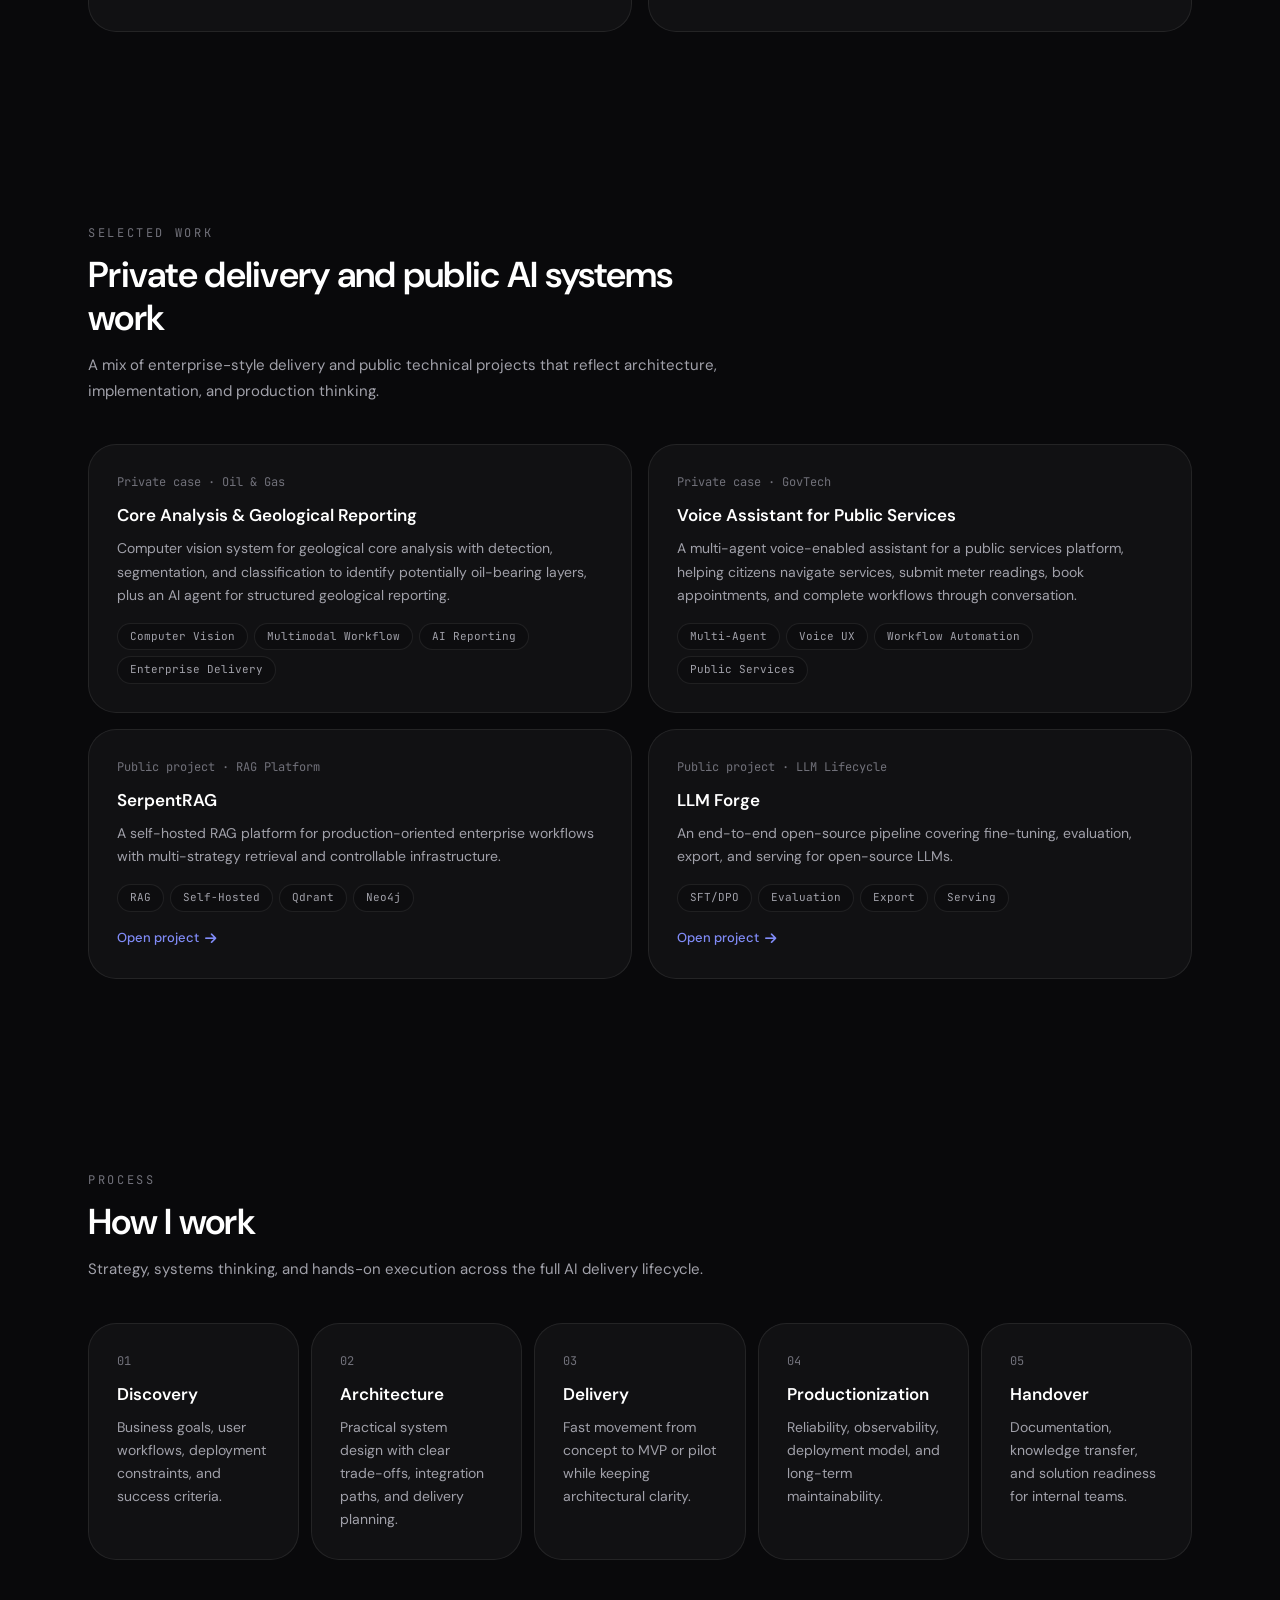
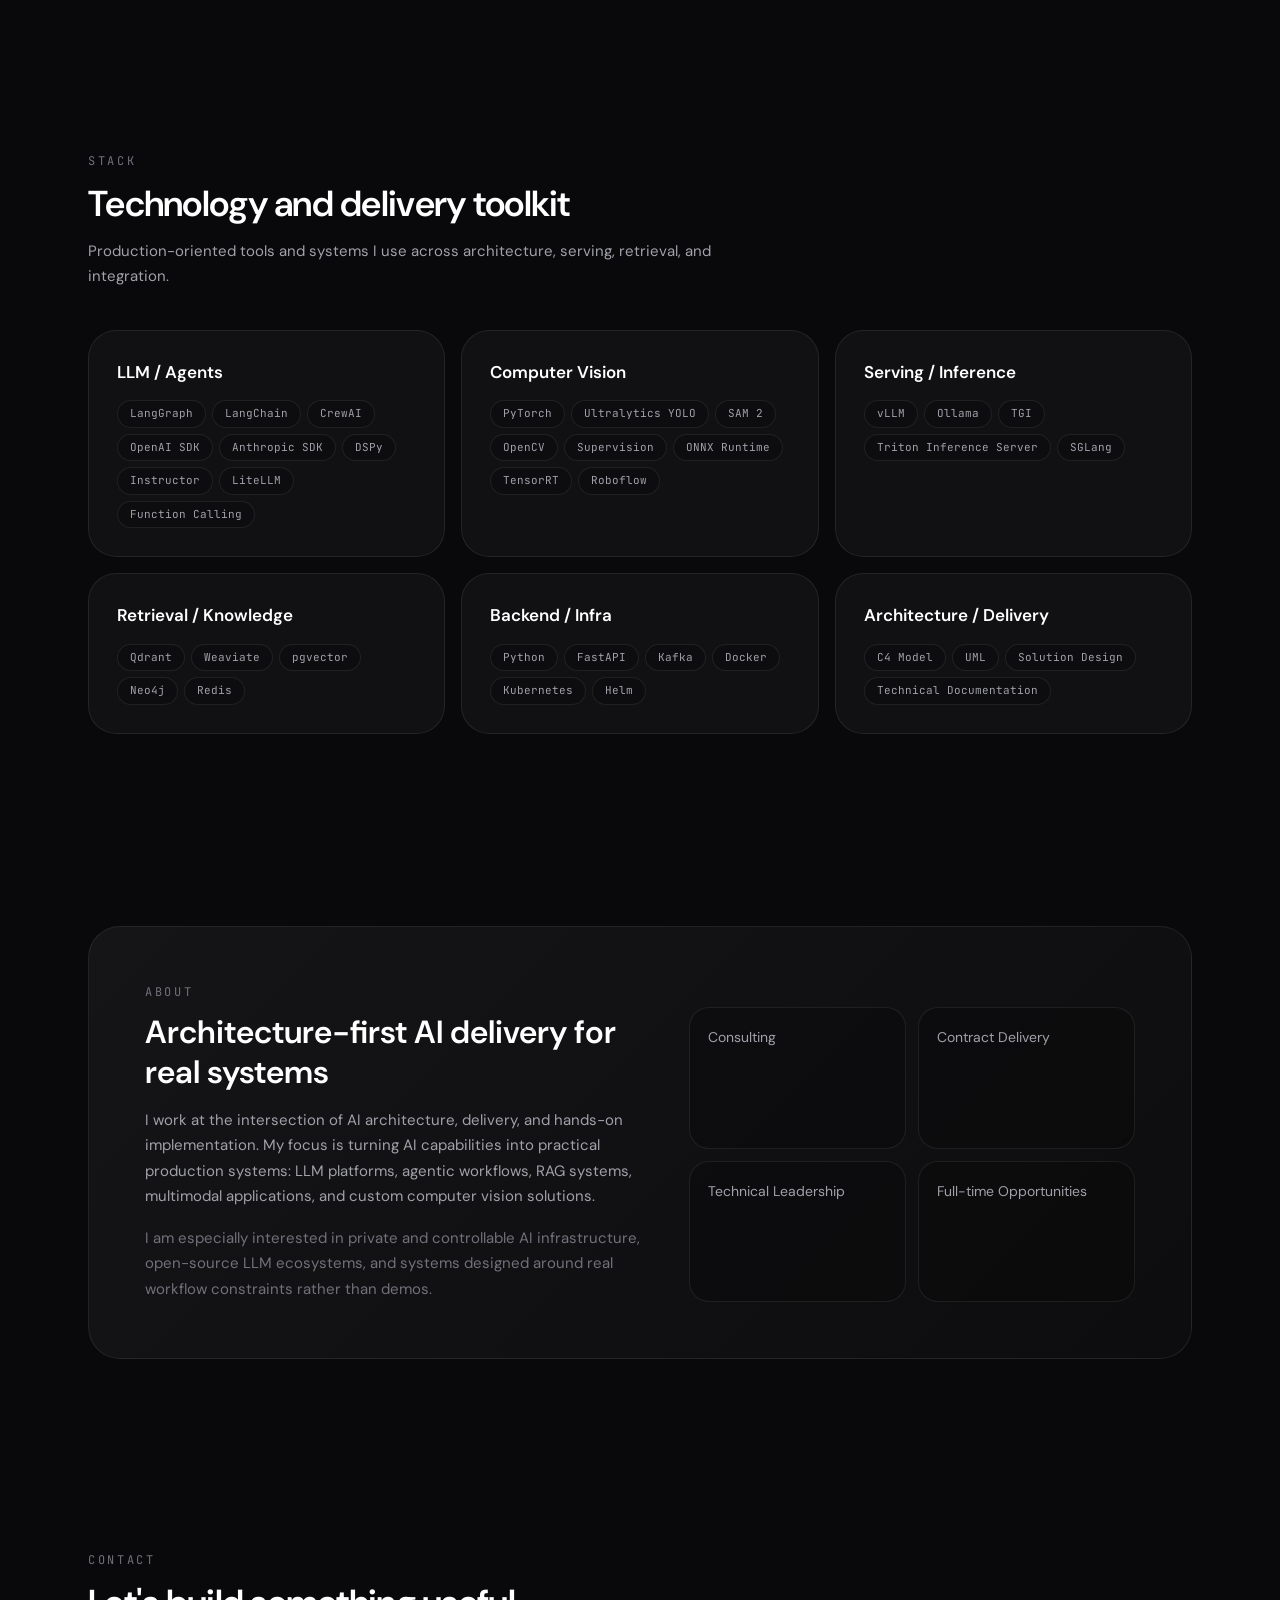
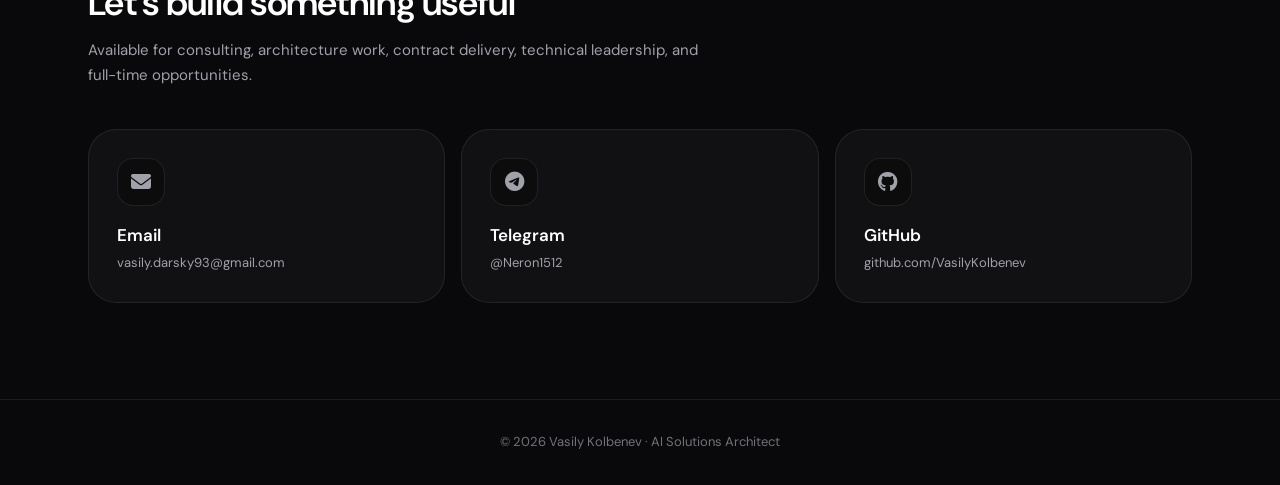
==== commit 6fd58c0d: "fix: remove GovTech mention, force photo position with cache bust Co-Authored-By: Claude Opus 4.6 <n" ====
--- a/index.html
+++ b/index.html
@@ -367,9 +367,9 @@
       box-shadow: 0 24px 80px rgba(0,0,0,0.4);
     }
     .portrait-card img {
-      width: 100%; height: 580px; object-fit: cover; object-position: 30% 75%; display: block;
-    }
-    @media (min-width: 1024px) { .portrait-card img { height: 680px; } }
+      width: 100%; height: 580px; object-fit: cover; object-position: 30% 80% !important; display: block;
+    }
+    @media (min-width: 1024px) { .portrait-card img { height: 680px; object-position: 30% 80% !important; } }
     .portrait-overlay {
       position: absolute; inset: 0;
       background: linear-gradient(to top, var(--bg) 0%, rgba(9,9,11,0.15) 40%, transparent 70%);
@@ -599,10 +599,10 @@
           </div>
 
           <div class="portrait-card reveal" style="transition-delay: 0.15s">
-            <img src="photo.jpg" alt="Vasily Kolbenev — AI Solutions Architect" width="384" height="680" loading="eager" />
+            <img src="photo.jpg?v=2" alt="Vasily Kolbenev — AI Solutions Architect" width="384" height="680" loading="eager" />
             <div class="portrait-overlay" aria-hidden="true"></div>
             <div class="portrait-tag-left">Personal AI Practice</div>
-            <div class="portrait-tag-right">Architecture, delivery, and hands-on implementation for enterprise AI, industrial workflows, and GovTech.</div>
+            <div class="portrait-tag-right">Architecture, delivery, and hands-on implementation for enterprise AI and industrial workflows.</div>
             <div class="portrait-bottom">
               <div class="portrait-info">
                 <div class="portrait-info-label">AI Solutions Architect</div>
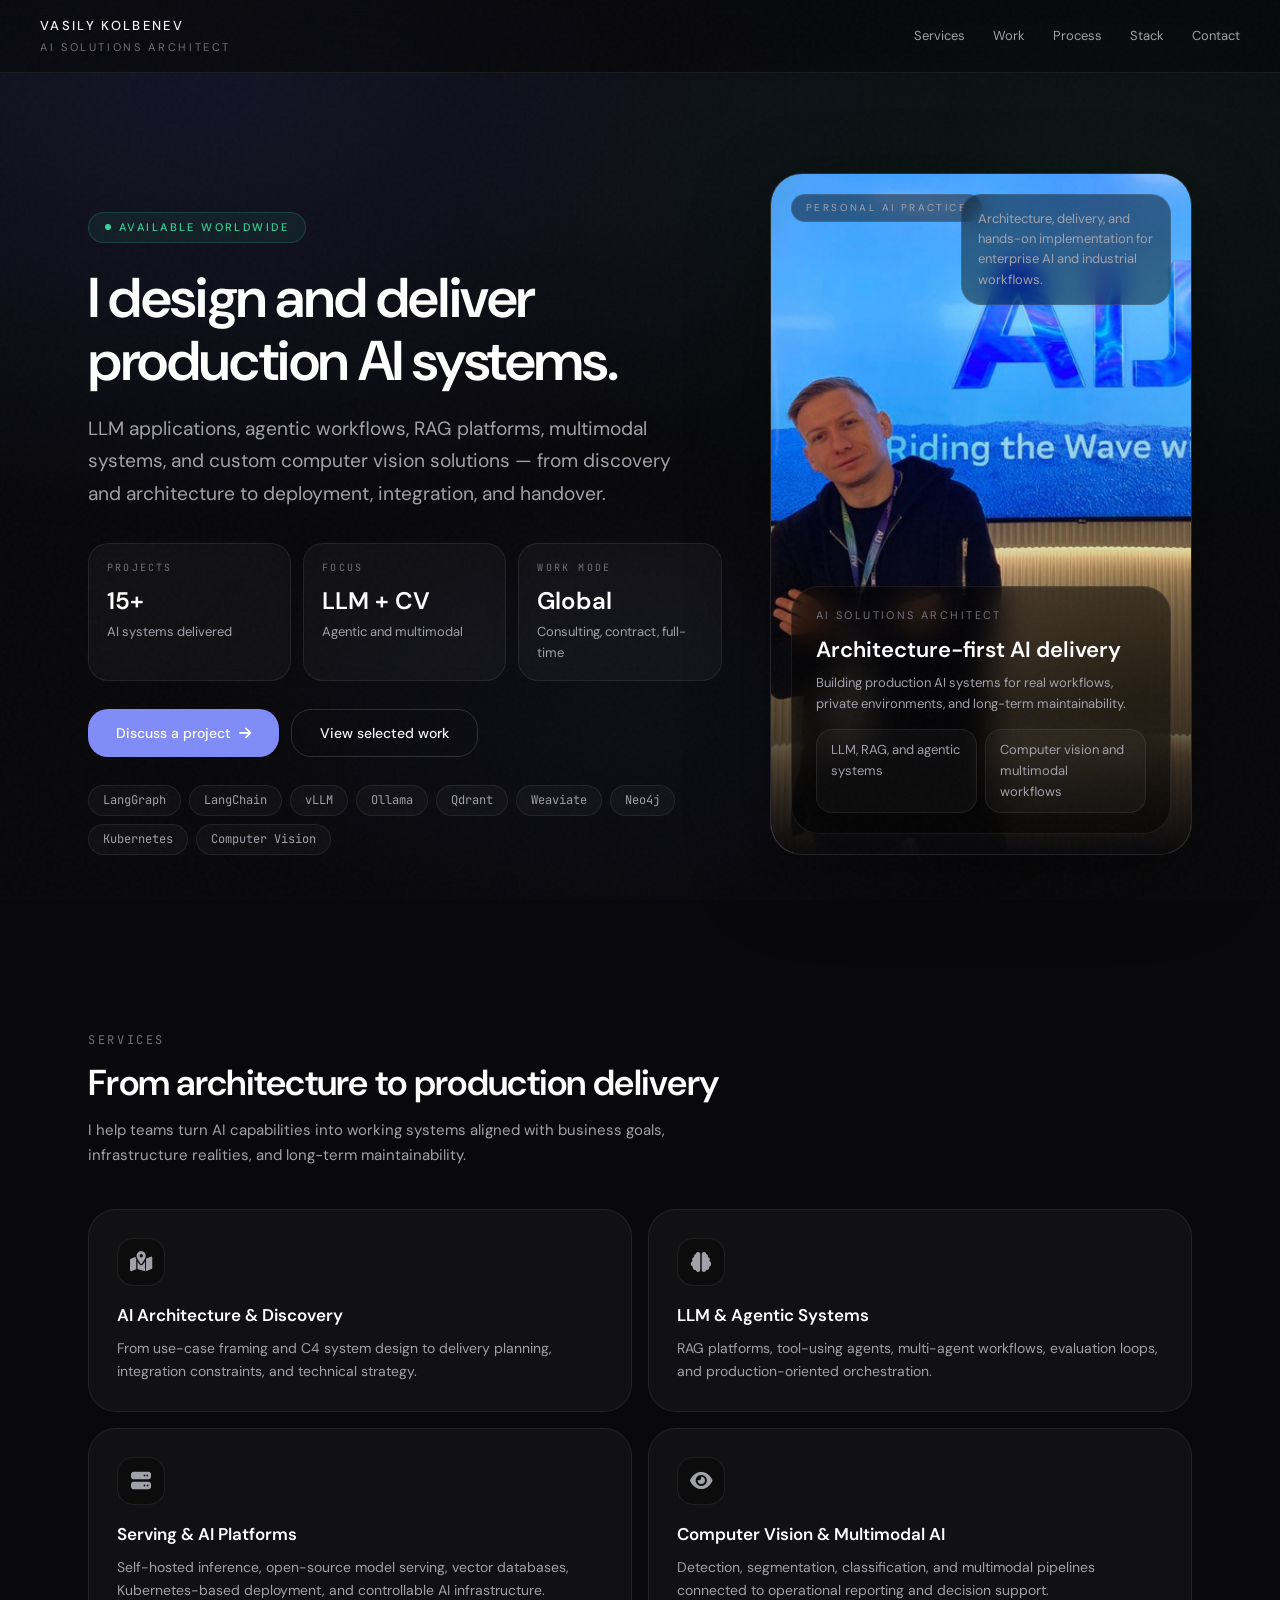
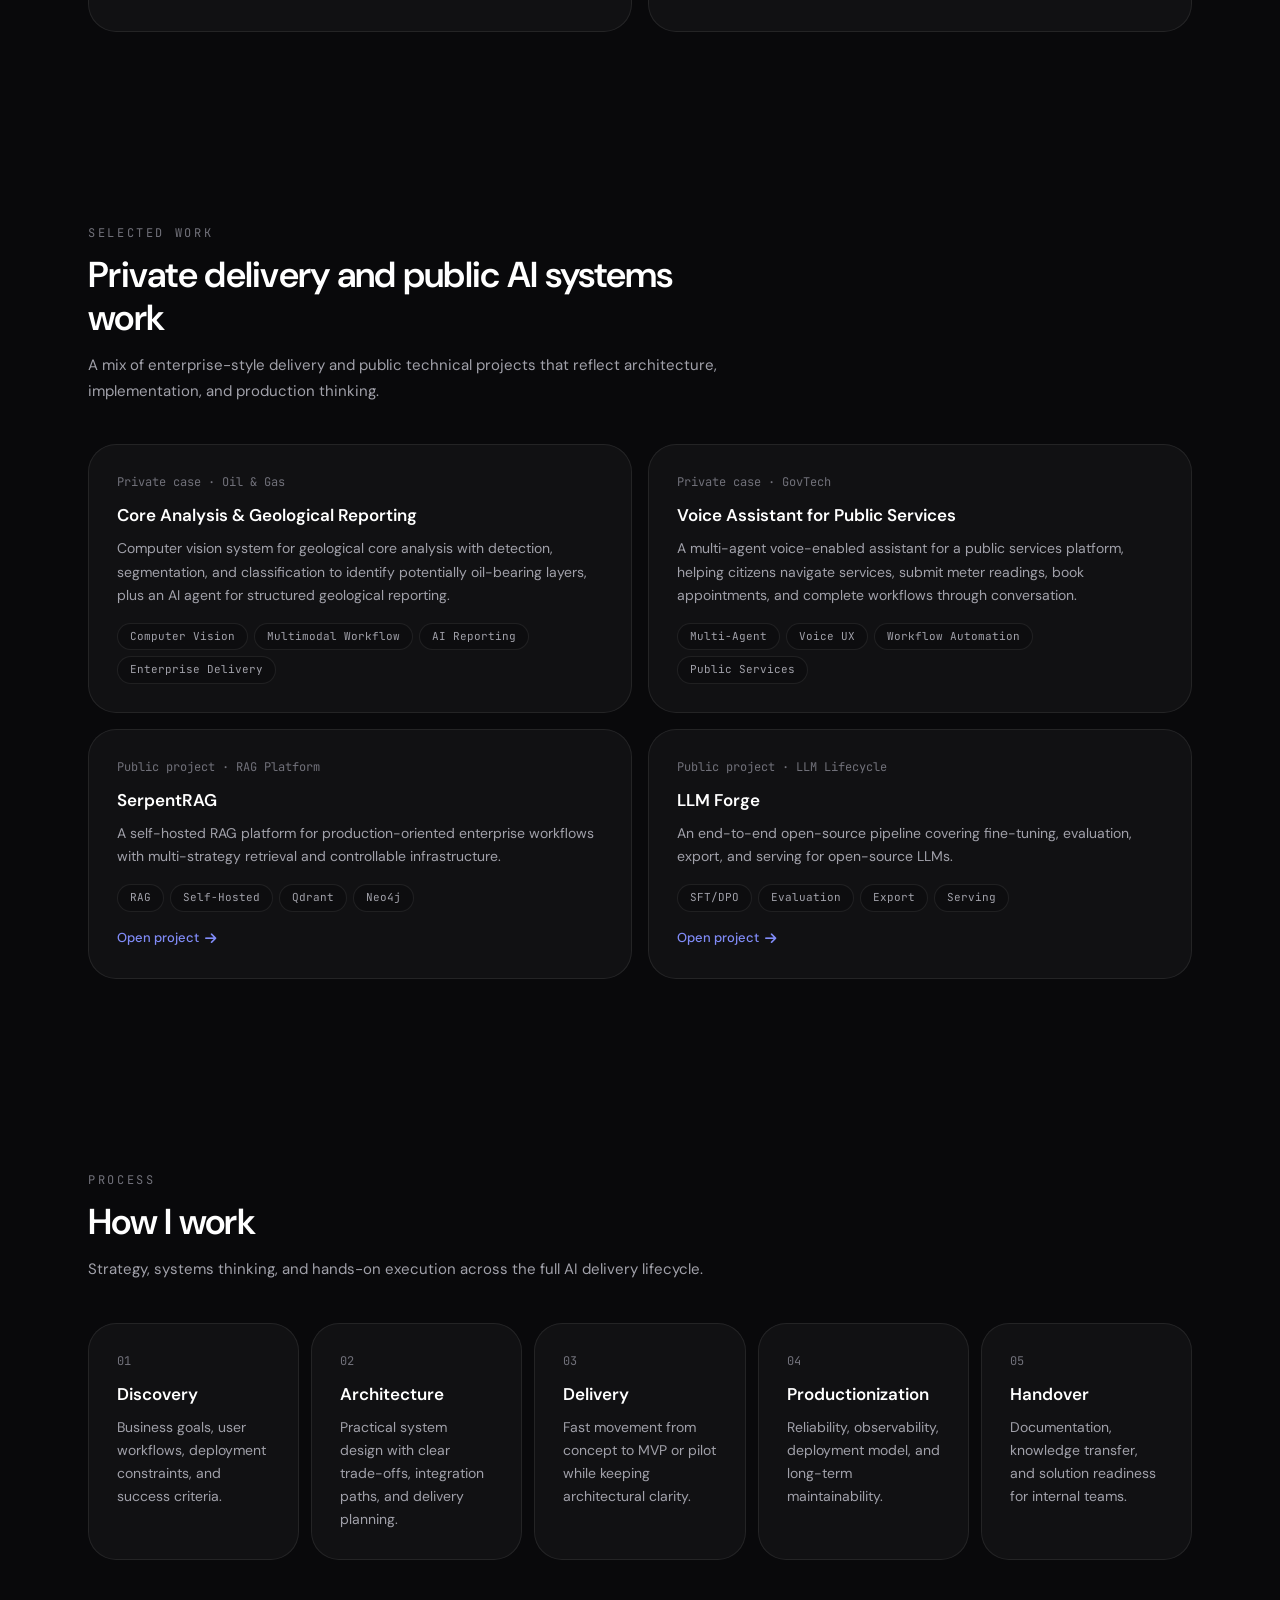
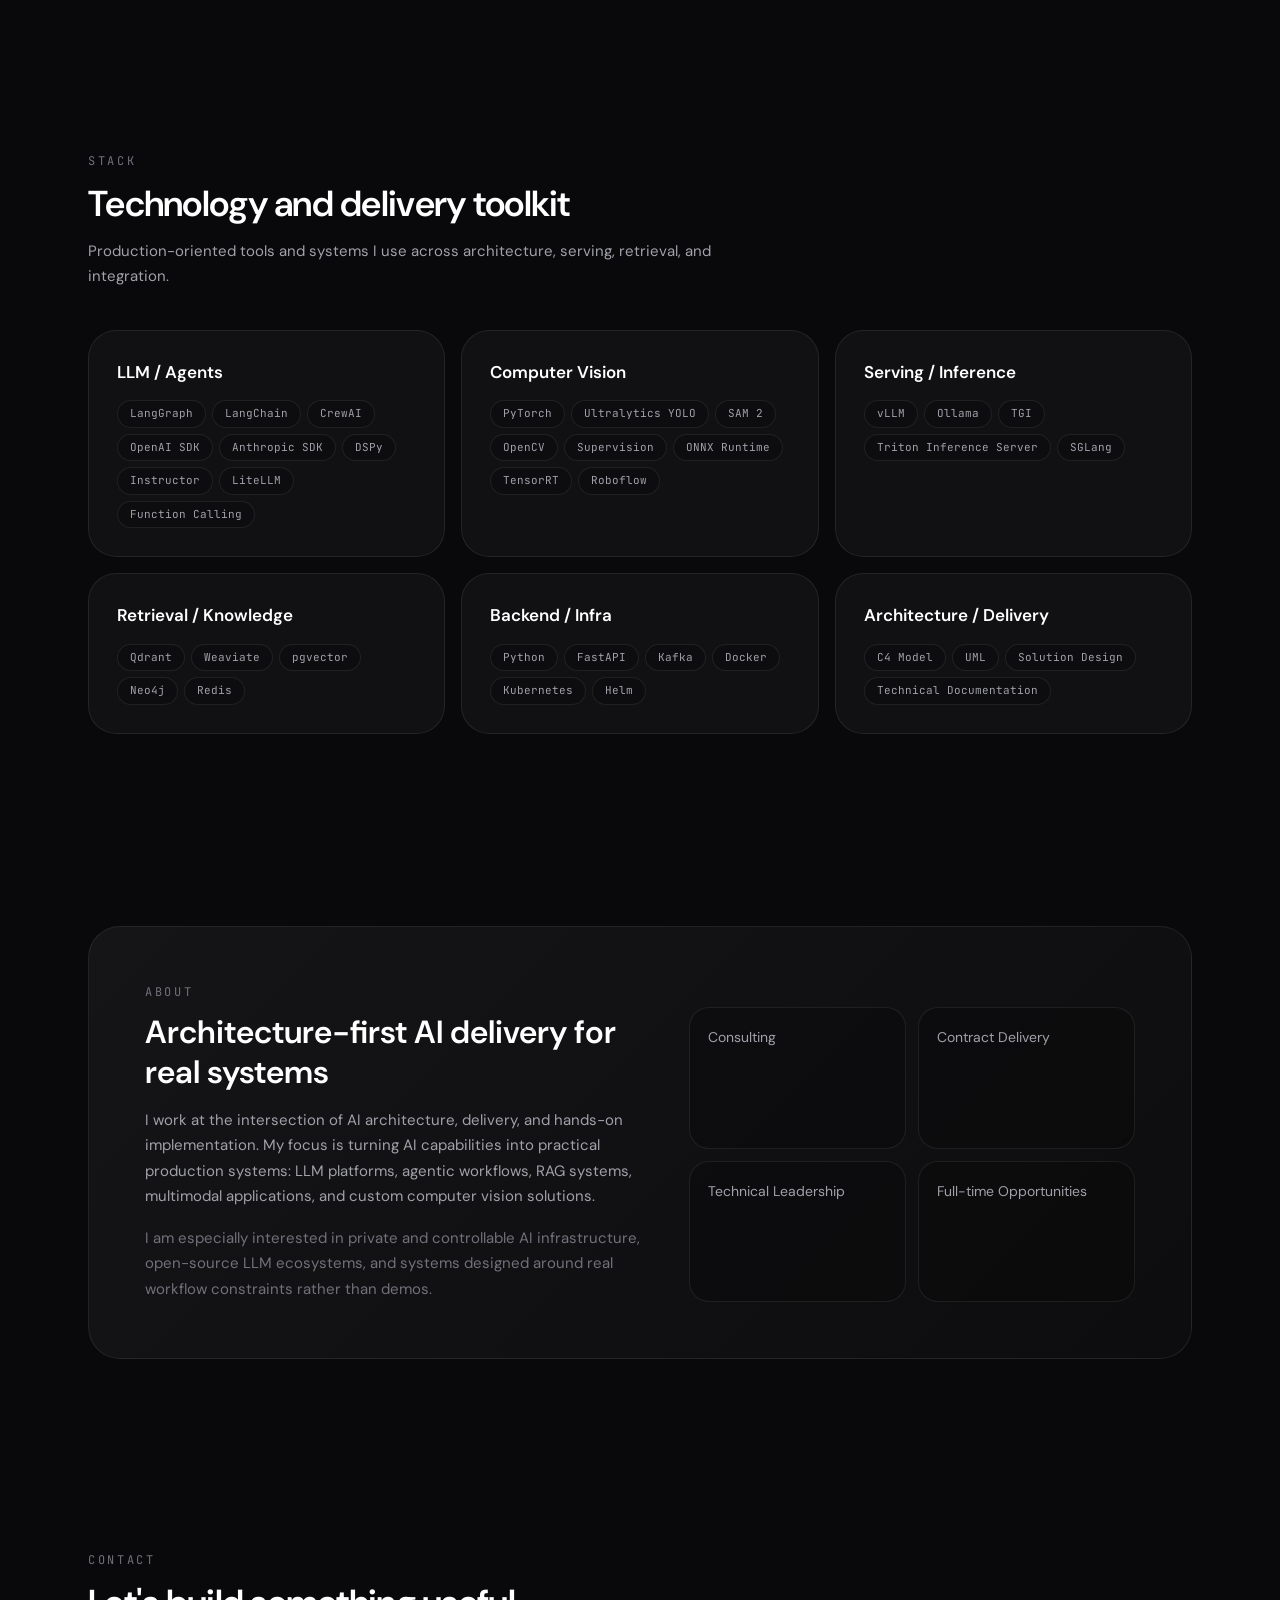
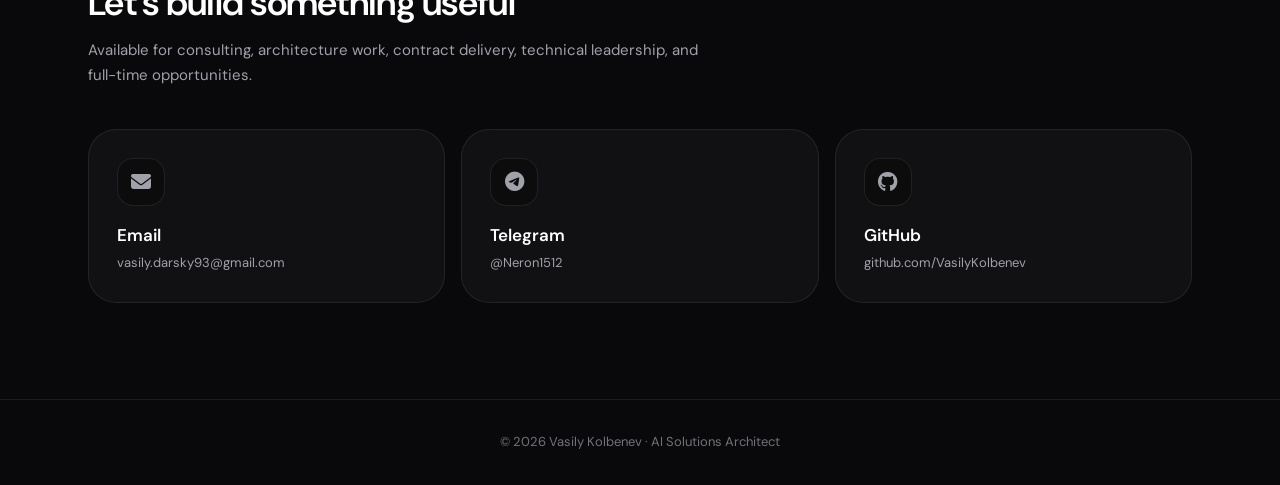
==== commit ca2cdbb8: "fix: shift portrait focus further left (15%) Co-Authored-By: Claude Opus 4.6 <noreply@anthropic.com>" ====
--- a/index.html
+++ b/index.html
@@ -367,9 +367,9 @@
       box-shadow: 0 24px 80px rgba(0,0,0,0.4);
     }
     .portrait-card img {
-      width: 100%; height: 580px; object-fit: cover; object-position: 30% 80% !important; display: block;
-    }
-    @media (min-width: 1024px) { .portrait-card img { height: 680px; object-position: 30% 80% !important; } }
+      width: 100%; height: 580px; object-fit: cover; object-position: 15% 80% !important; display: block;
+    }
+    @media (min-width: 1024px) { .portrait-card img { height: 680px; object-position: 15% 80% !important; } }
     .portrait-overlay {
       position: absolute; inset: 0;
       background: linear-gradient(to top, var(--bg) 0%, rgba(9,9,11,0.15) 40%, transparent 70%);
@@ -599,7 +599,7 @@
           </div>
 
           <div class="portrait-card reveal" style="transition-delay: 0.15s">
-            <img src="photo.jpg?v=2" alt="Vasily Kolbenev — AI Solutions Architect" width="384" height="680" loading="eager" />
+            <img src="photo.jpg?v=3" alt="Vasily Kolbenev — AI Solutions Architect" width="384" height="680" loading="eager" />
             <div class="portrait-overlay" aria-hidden="true"></div>
             <div class="portrait-tag-left">Personal AI Practice</div>
             <div class="portrait-tag-right">Architecture, delivery, and hands-on implementation for enterprise AI and industrial workflows.</div>
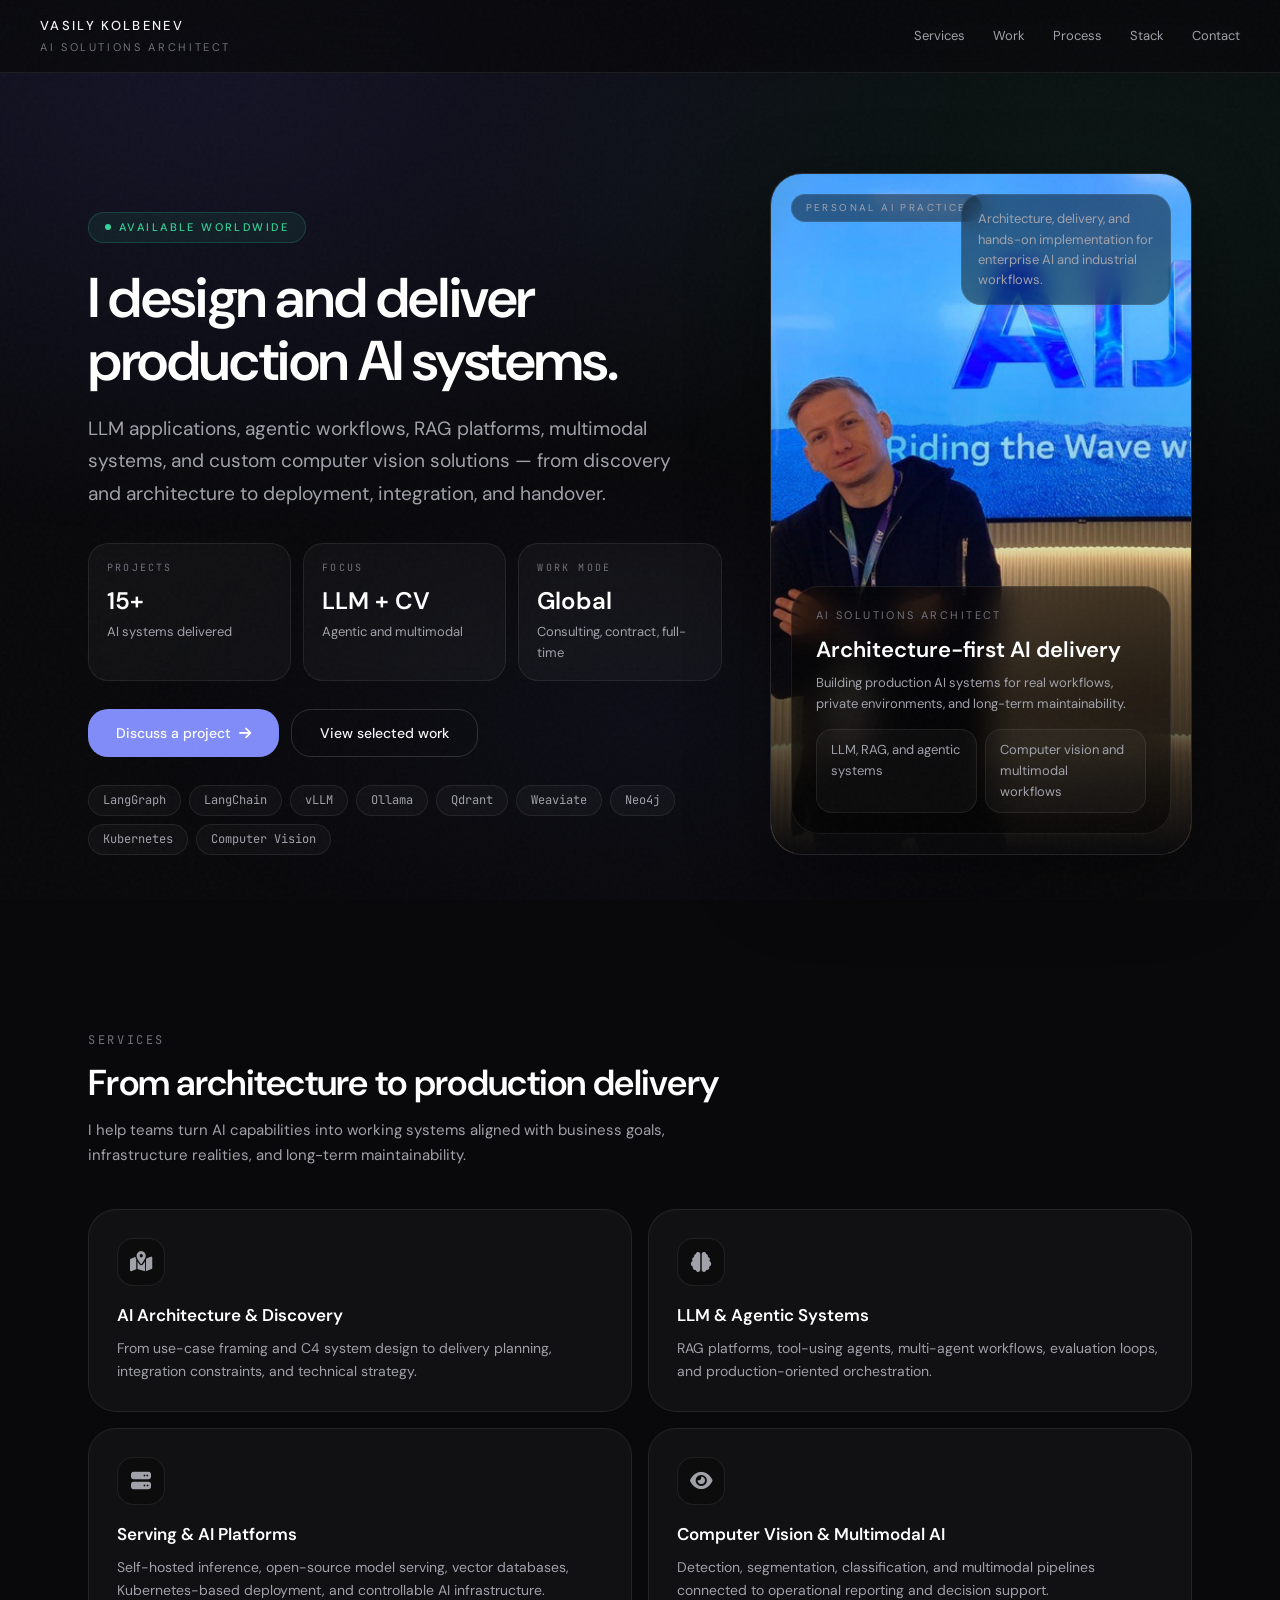
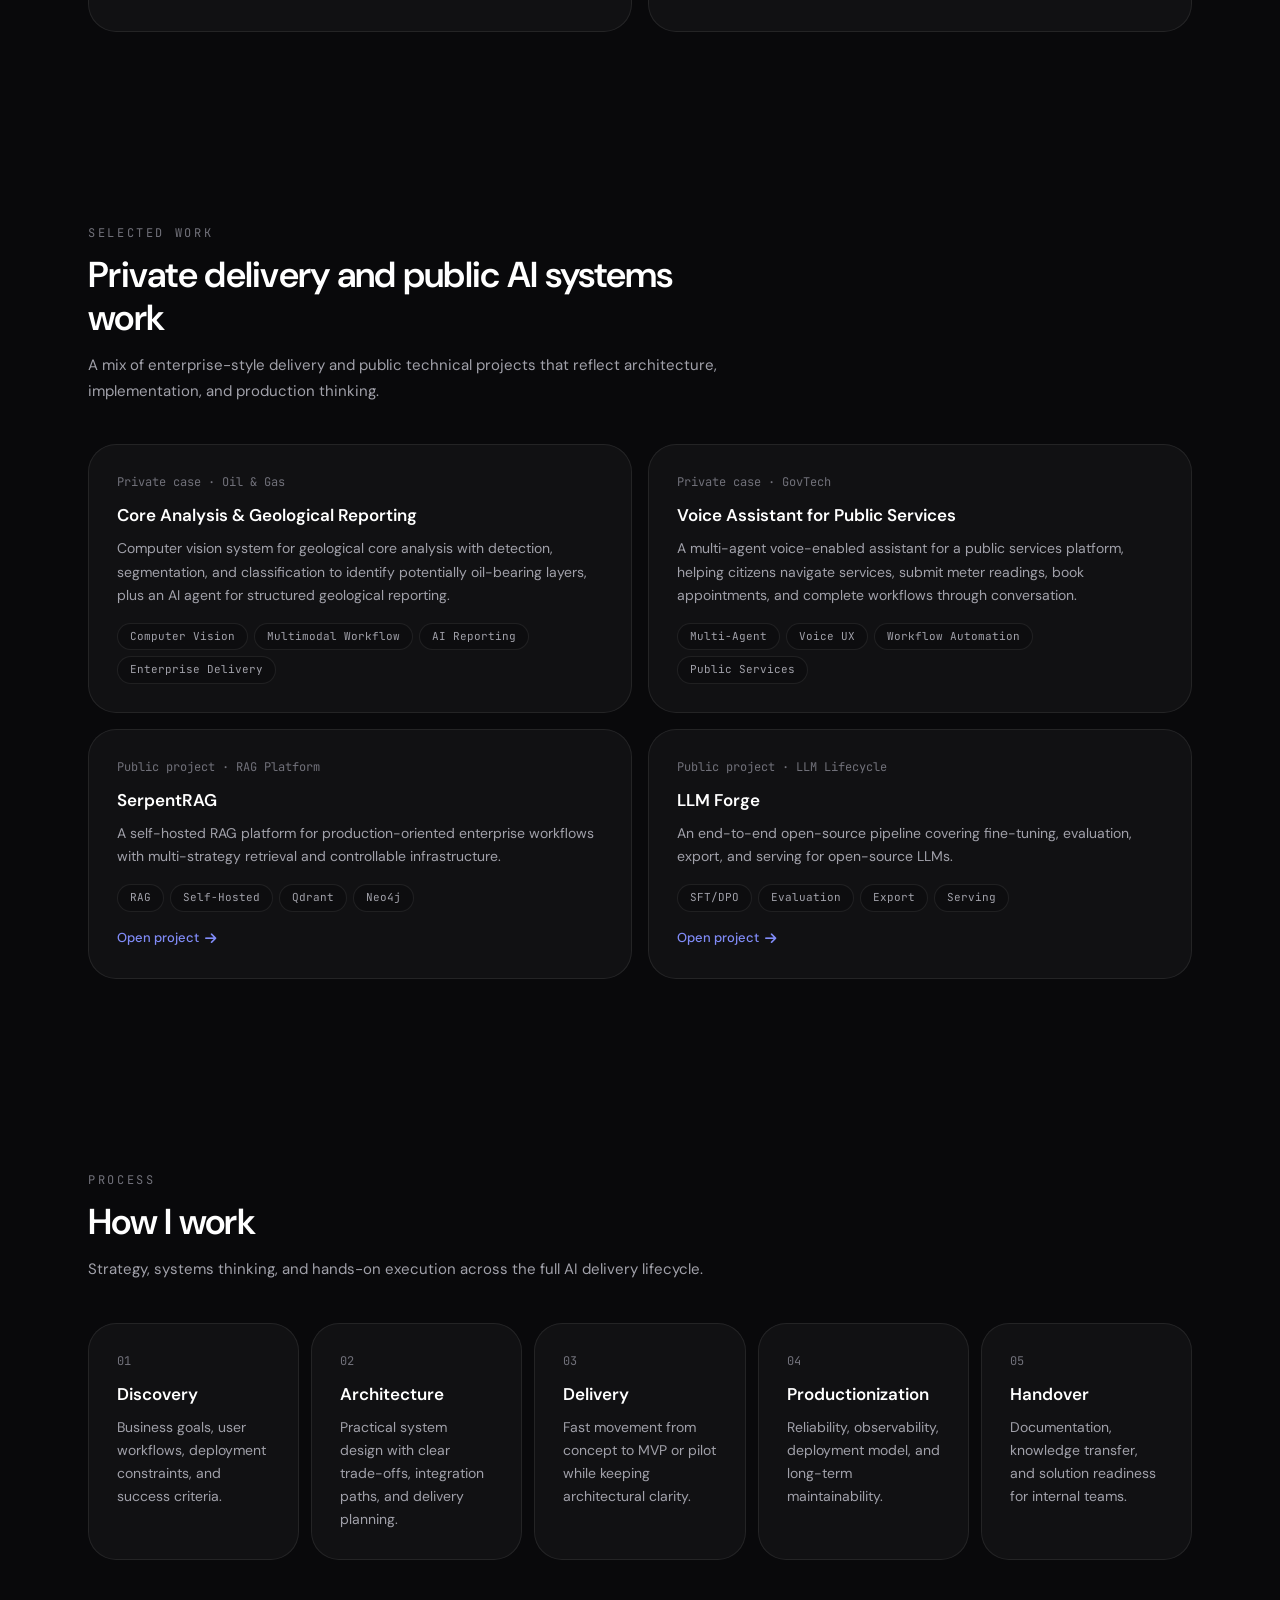
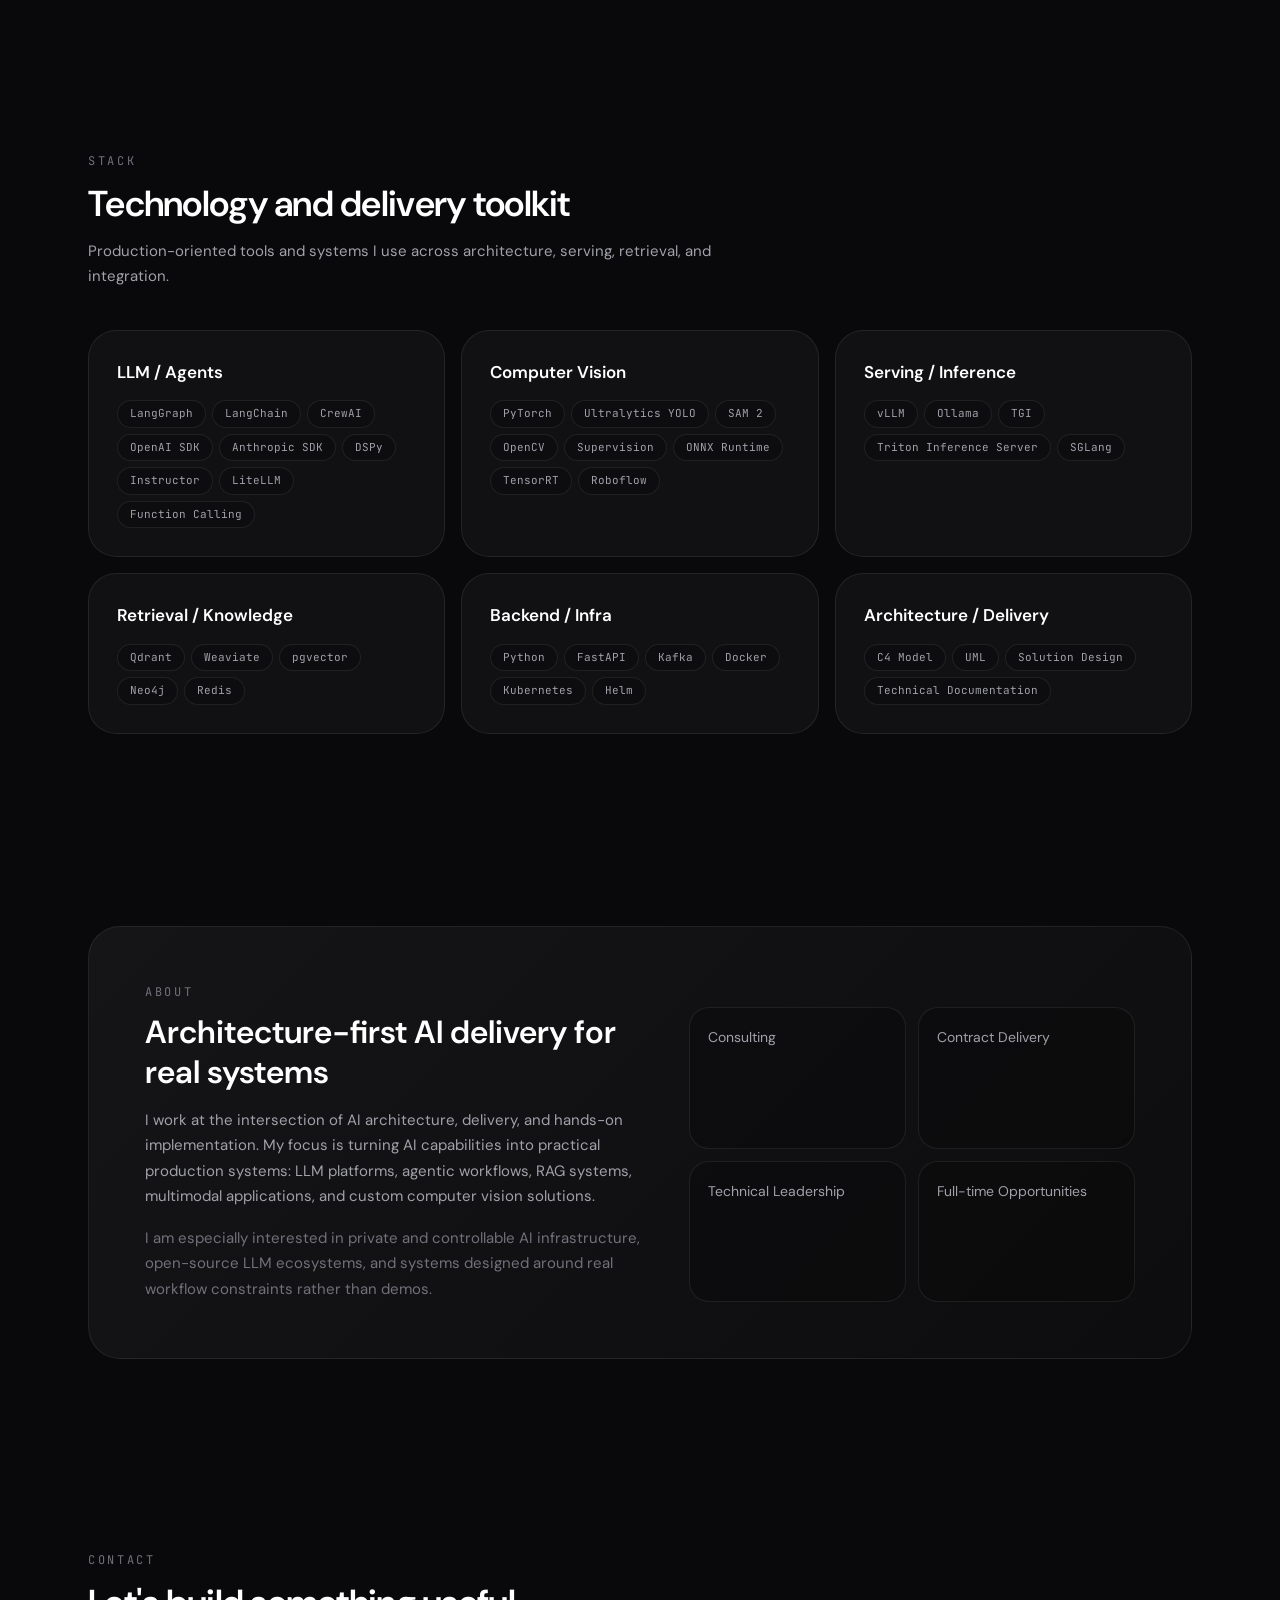
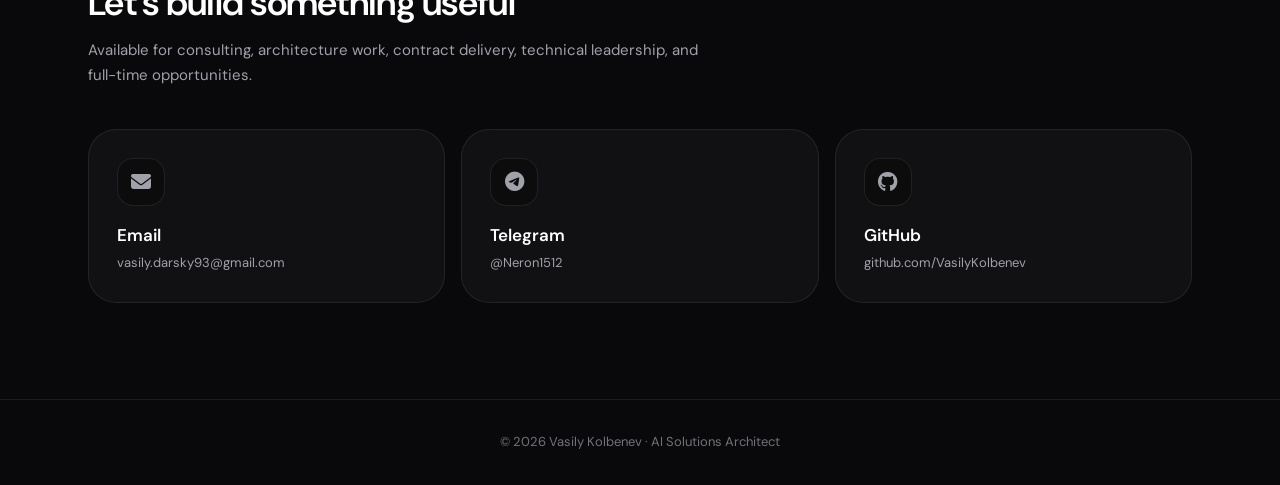
==== commit 09097473: "fix: update all URLs to vasilykolbenev.github.io for indexing Will switch back to custom domain when" ====
--- a/index.html
+++ b/index.html
@@ -10,22 +10,22 @@
   <meta name="keywords" content="AI Solutions Architect, LLM architect, RAG platform, agentic workflows, computer vision, AI consulting, production AI systems, Vasily Kolbenev, AI engineer, LangGraph, vLLM, Qdrant" />
   <meta name="author" content="Vasily Kolbenev" />
   <meta name="robots" content="index, follow, max-image-preview:large, max-snippet:-1, max-video-preview:-1" />
-  <link rel="canonical" href="https://vasilykolbenev.com/" />
+  <link rel="canonical" href="https://vasilykolbenev.github.io/" />
   <meta name="theme-color" content="#09090b" />
   <link rel="icon" href="data:image/svg+xml,<svg xmlns='http://www.w3.org/2000/svg' viewBox='0 0 100 100'><text y='.9em' font-size='90'>⚡</text></svg>" />
 
   <!-- GEO / LANGUAGE -->
   <meta name="geo.region" content="GLOBAL" />
-  <link rel="alternate" hreflang="en" href="https://vasilykolbenev.com/" />
-  <link rel="alternate" hreflang="x-default" href="https://vasilykolbenev.com/" />
+  <link rel="alternate" hreflang="en" href="https://vasilykolbenev.github.io/" />
+  <link rel="alternate" hreflang="x-default" href="https://vasilykolbenev.github.io/" />
 
   <!-- OPEN GRAPH (Facebook, LinkedIn, etc.) -->
   <meta property="og:type" content="website" />
   <meta property="og:title" content="Vasily Kolbenev — AI Solutions Architect" />
   <meta property="og:description" content="LLM applications, agentic workflows, RAG platforms, computer vision — from discovery and architecture to deployment. Available worldwide." />
-  <meta property="og:url" content="https://vasilykolbenev.com/" />
+  <meta property="og:url" content="https://vasilykolbenev.github.io/" />
   <meta property="og:site_name" content="Vasily Kolbenev" />
-  <meta property="og:image" content="https://vasilykolbenev.com/og-image.jpg" />
+  <meta property="og:image" content="https://vasilykolbenev.github.io/og-image.jpg" />
   <meta property="og:image:width" content="1200" />
   <meta property="og:image:height" content="630" />
   <meta property="og:locale" content="en_US" />
@@ -34,7 +34,7 @@
   <meta name="twitter:card" content="summary_large_image" />
   <meta name="twitter:title" content="Vasily Kolbenev — AI Solutions Architect" />
   <meta name="twitter:description" content="Production AI systems: LLM, RAG, agentic workflows, computer vision. Available for consulting worldwide." />
-  <meta name="twitter:image" content="https://vasilykolbenev.com/og-image.jpg" />
+  <meta name="twitter:image" content="https://vasilykolbenev.github.io/og-image.jpg" />
 
   <!-- JSON-LD STRUCTURED DATA -->
   <script type="application/ld+json">
@@ -43,17 +43,17 @@
     "@graph": [
       {
         "@type": "WebSite",
-        "@id": "https://vasilykolbenev.com/#website",
-        "url": "https://vasilykolbenev.com/",
+        "@id": "https://vasilykolbenev.github.io/#website",
+        "url": "https://vasilykolbenev.github.io/",
         "name": "Vasily Kolbenev — AI Solutions Architect",
         "description": "AI Solutions Architect specializing in LLM, RAG, agentic workflows, and computer vision systems.",
         "inLanguage": "en"
       },
       {
         "@type": "Person",
-        "@id": "https://vasilykolbenev.com/#person",
+        "@id": "https://vasilykolbenev.github.io/#person",
         "name": "Vasily Kolbenev",
-        "url": "https://vasilykolbenev.com/",
+        "url": "https://vasilykolbenev.github.io/",
         "jobTitle": "AI Solutions Architect",
         "description": "AI Solutions Architect specializing in LLM applications, agentic workflows, RAG platforms, multimodal systems, and custom computer vision solutions.",
         "knowsAbout": [
@@ -126,11 +126,11 @@
       },
       {
         "@type": "WebPage",
-        "@id": "https://vasilykolbenev.com/#webpage",
-        "url": "https://vasilykolbenev.com/",
+        "@id": "https://vasilykolbenev.github.io/#webpage",
+        "url": "https://vasilykolbenev.github.io/",
         "name": "Vasily Kolbenev — AI Solutions Architect",
-        "isPartOf": { "@id": "https://vasilykolbenev.com/#website" },
-        "about": { "@id": "https://vasilykolbenev.com/#person" },
+        "isPartOf": { "@id": "https://vasilykolbenev.github.io/#website" },
+        "about": { "@id": "https://vasilykolbenev.github.io/#person" },
         "inLanguage": "en",
         "datePublished": "2025-01-01",
         "dateModified": "2026-03-11"
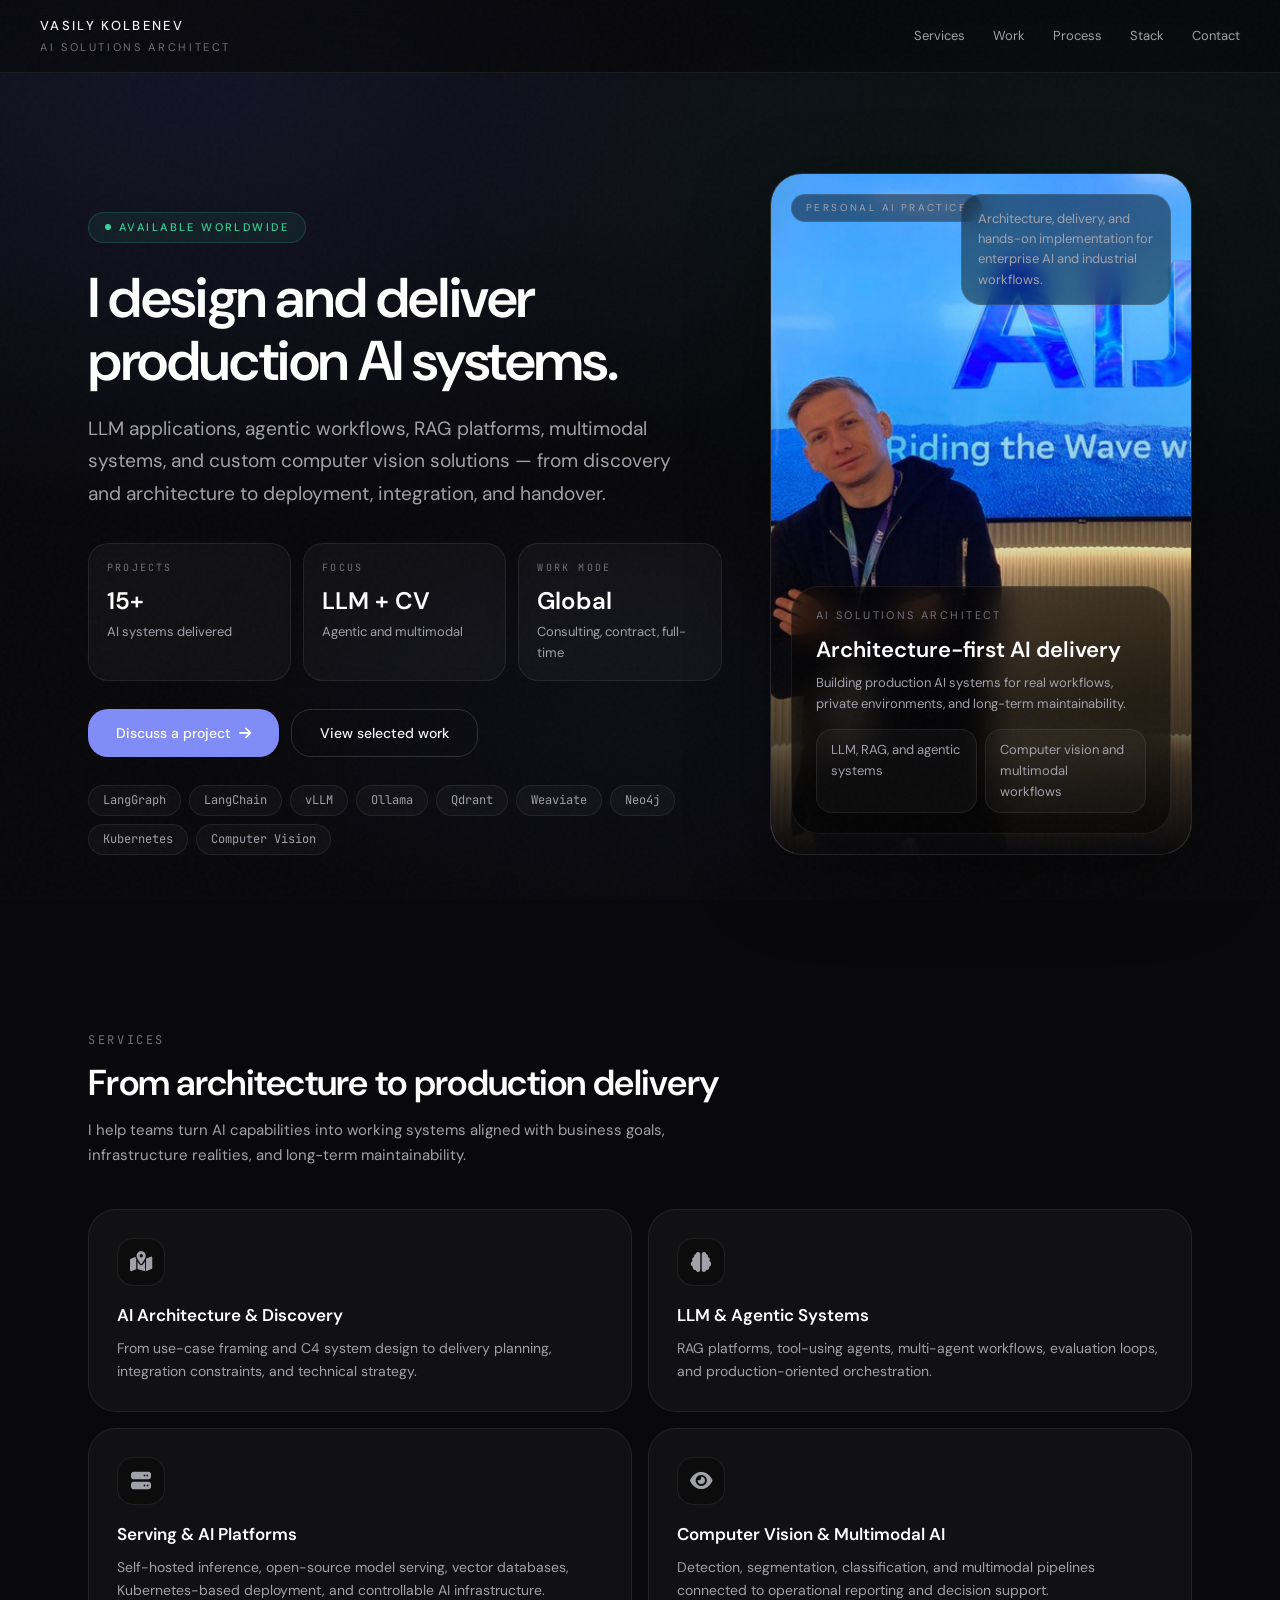
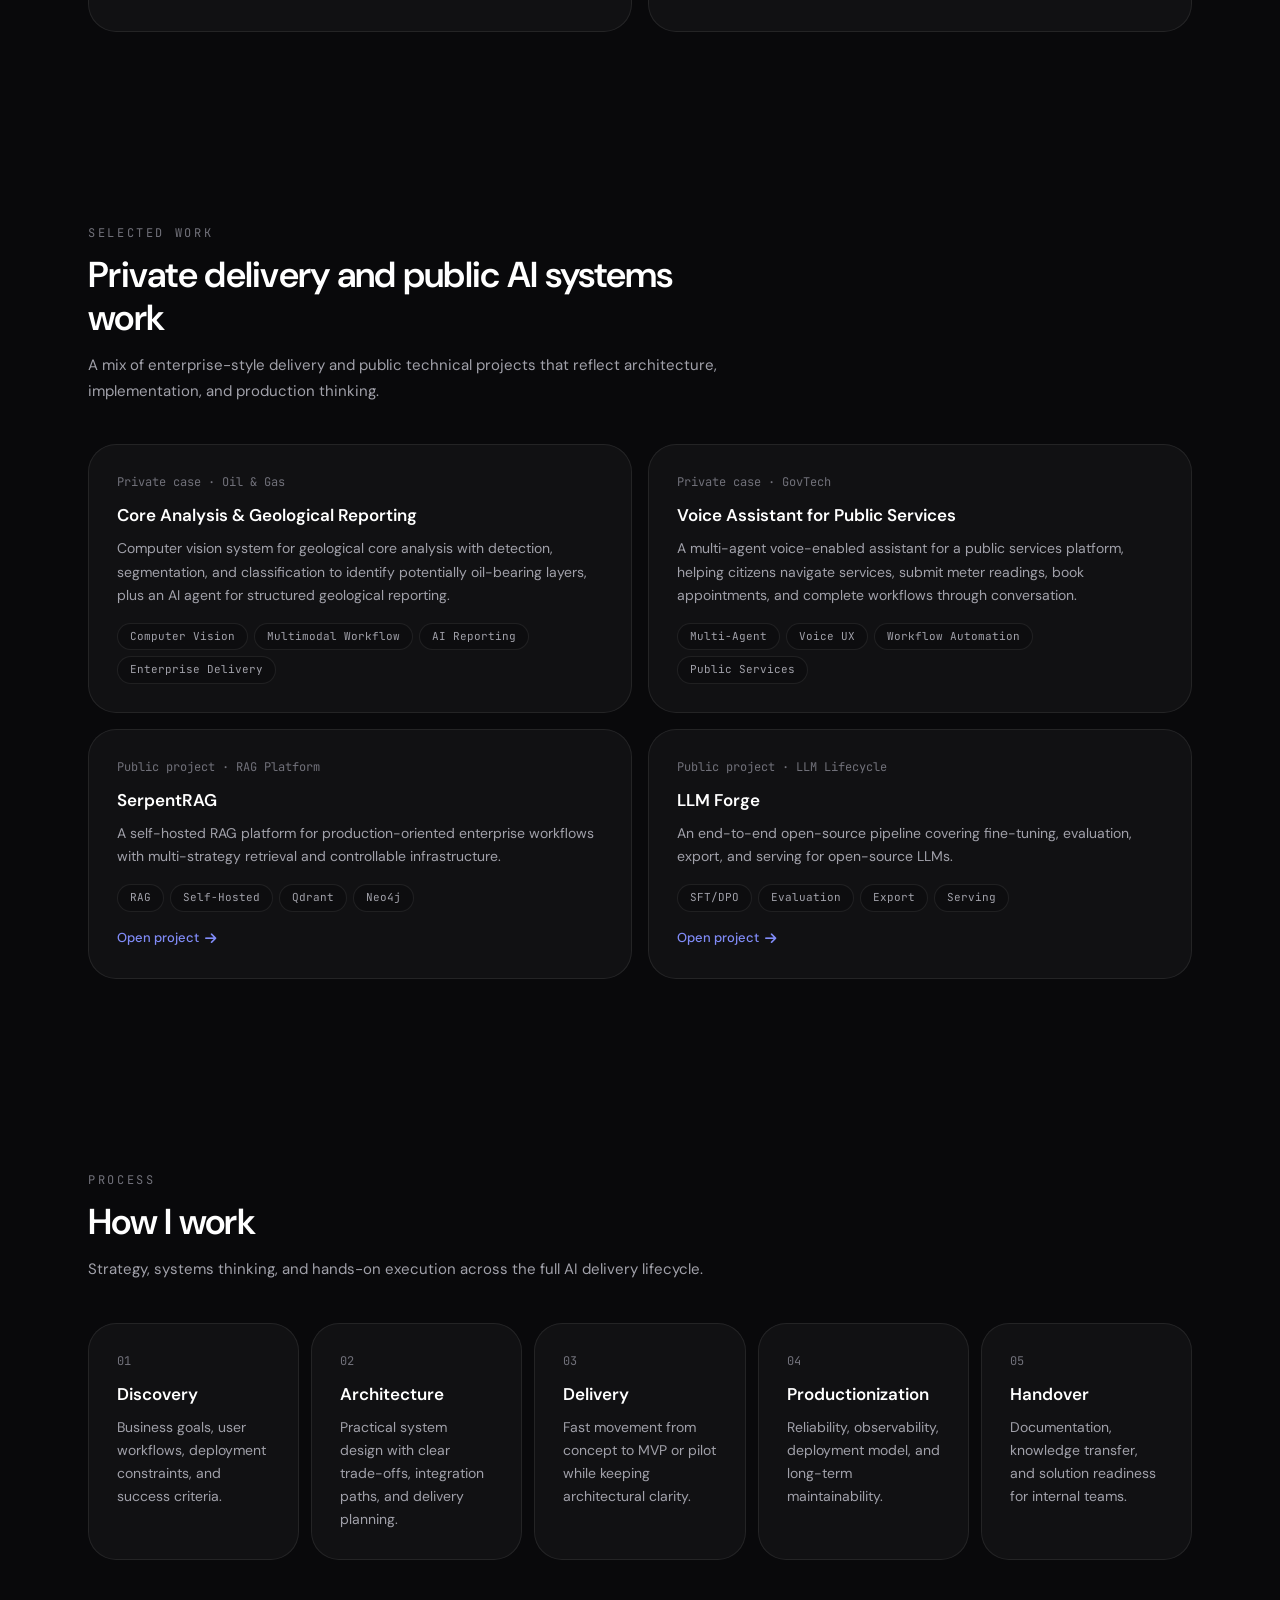
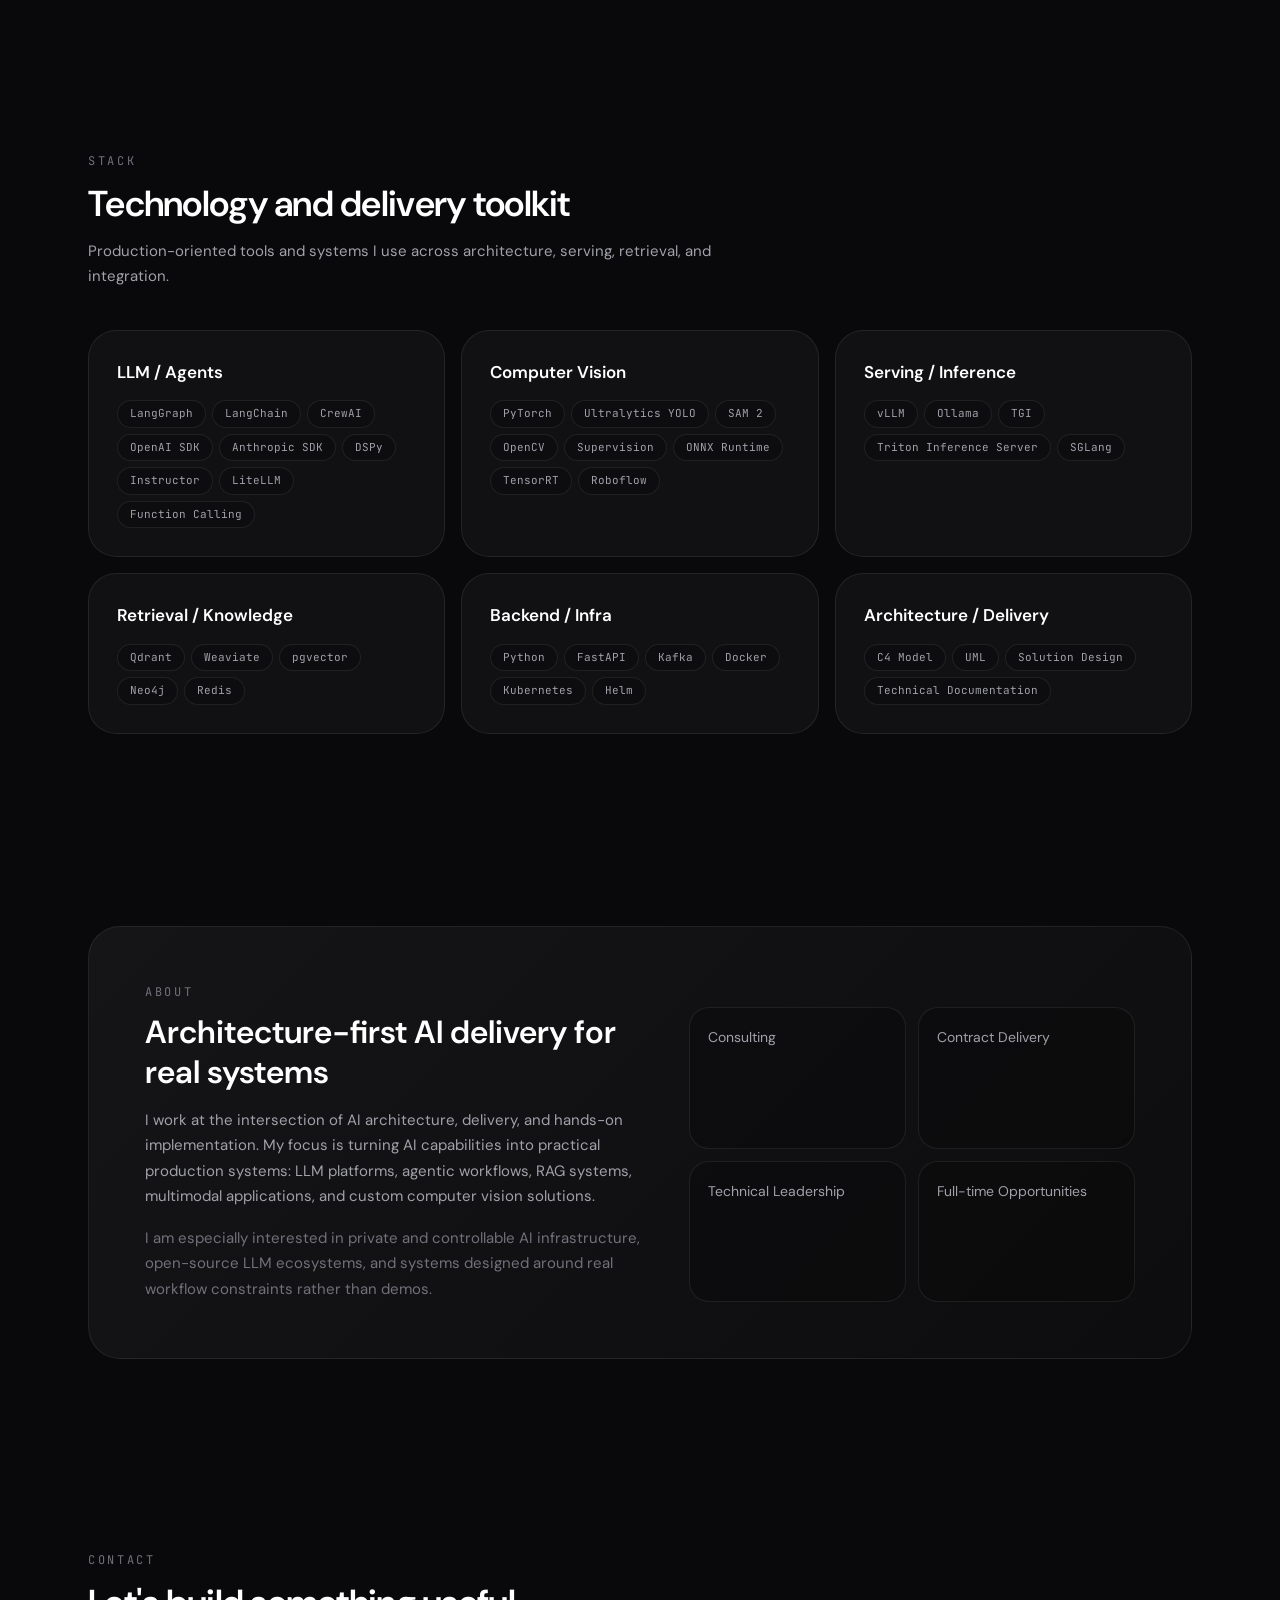
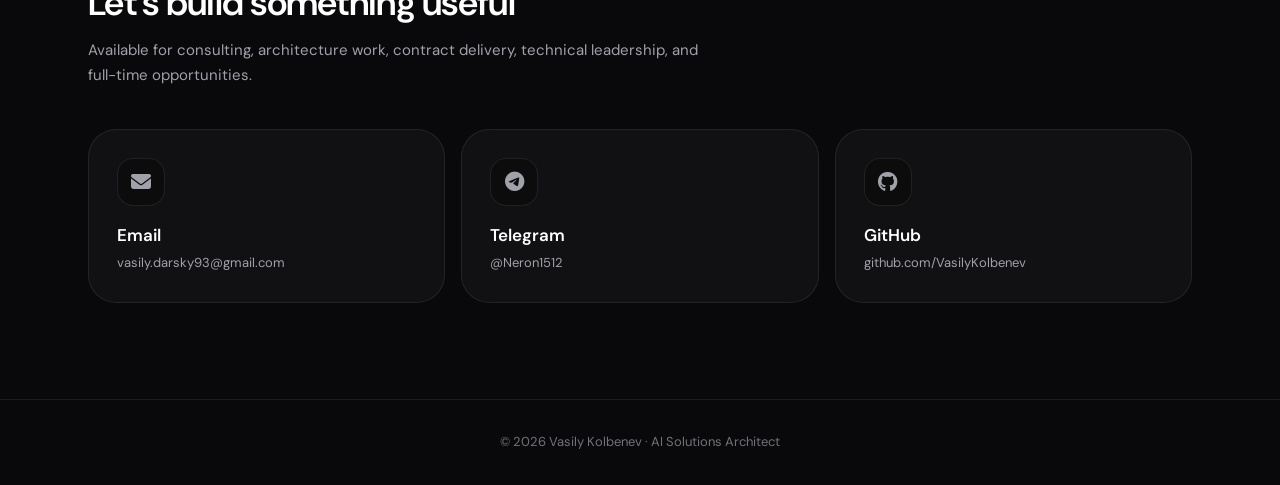
==== commit 6172203b: "feat: add professional VK favicon with full browser support Add SVG, ICO, PNG favicons and apple-tou" ====
--- a/index.html
+++ b/index.html
@@ -12,7 +12,12 @@
   <meta name="robots" content="index, follow, max-image-preview:large, max-snippet:-1, max-video-preview:-1" />
   <link rel="canonical" href="https://vasilykolbenev.github.io/" />
   <meta name="theme-color" content="#09090b" />
-  <link rel="icon" href="data:image/svg+xml,<svg xmlns='http://www.w3.org/2000/svg' viewBox='0 0 100 100'><text y='.9em' font-size='90'>⚡</text></svg>" />
+  <!-- FAVICONS -->
+  <link rel="icon" type="image/svg+xml" href="/favicon.svg" />
+  <link rel="icon" type="image/png" sizes="32x32" href="/favicon-32x32.png" />
+  <link rel="icon" type="image/png" sizes="16x16" href="/favicon-16x16.png" />
+  <link rel="shortcut icon" href="/favicon.ico" />
+  <link rel="apple-touch-icon" sizes="180x180" href="/apple-touch-icon.png" />
 
   <!-- GEO / LANGUAGE -->
   <meta name="geo.region" content="GLOBAL" />
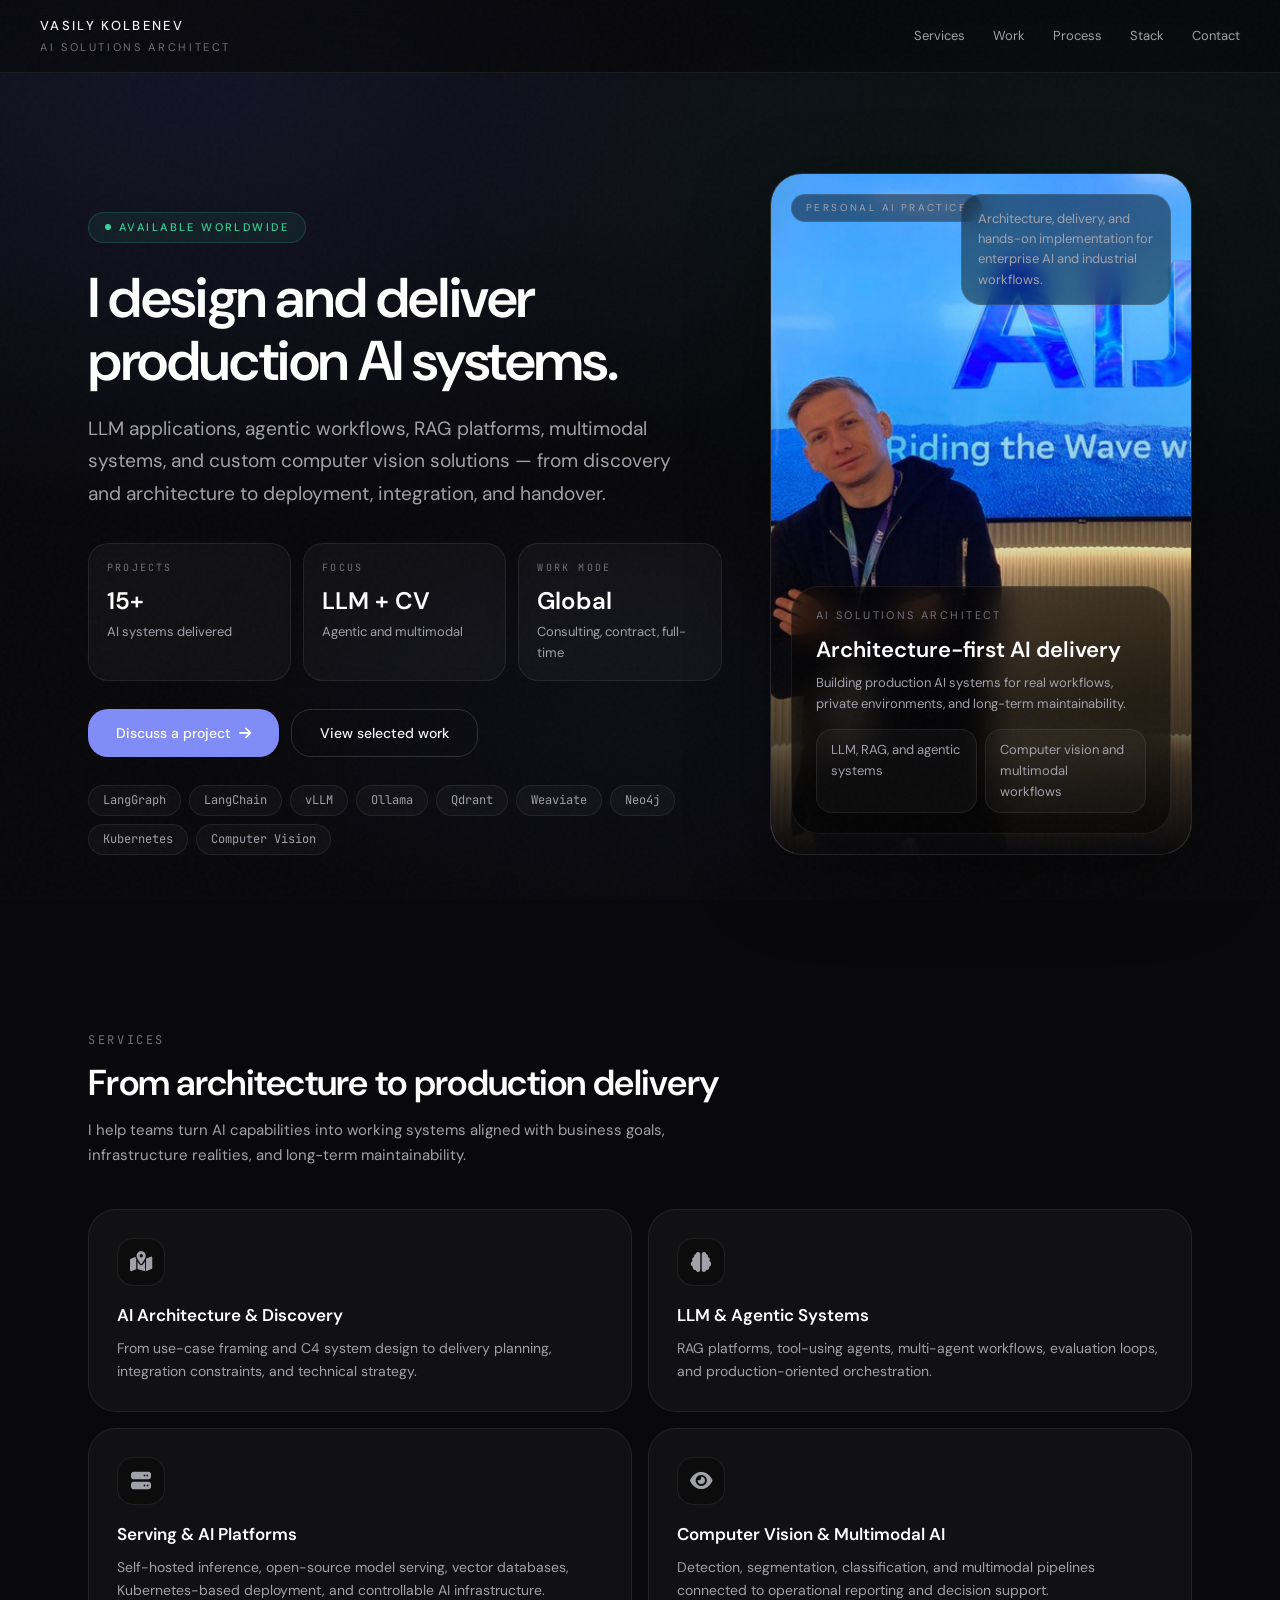
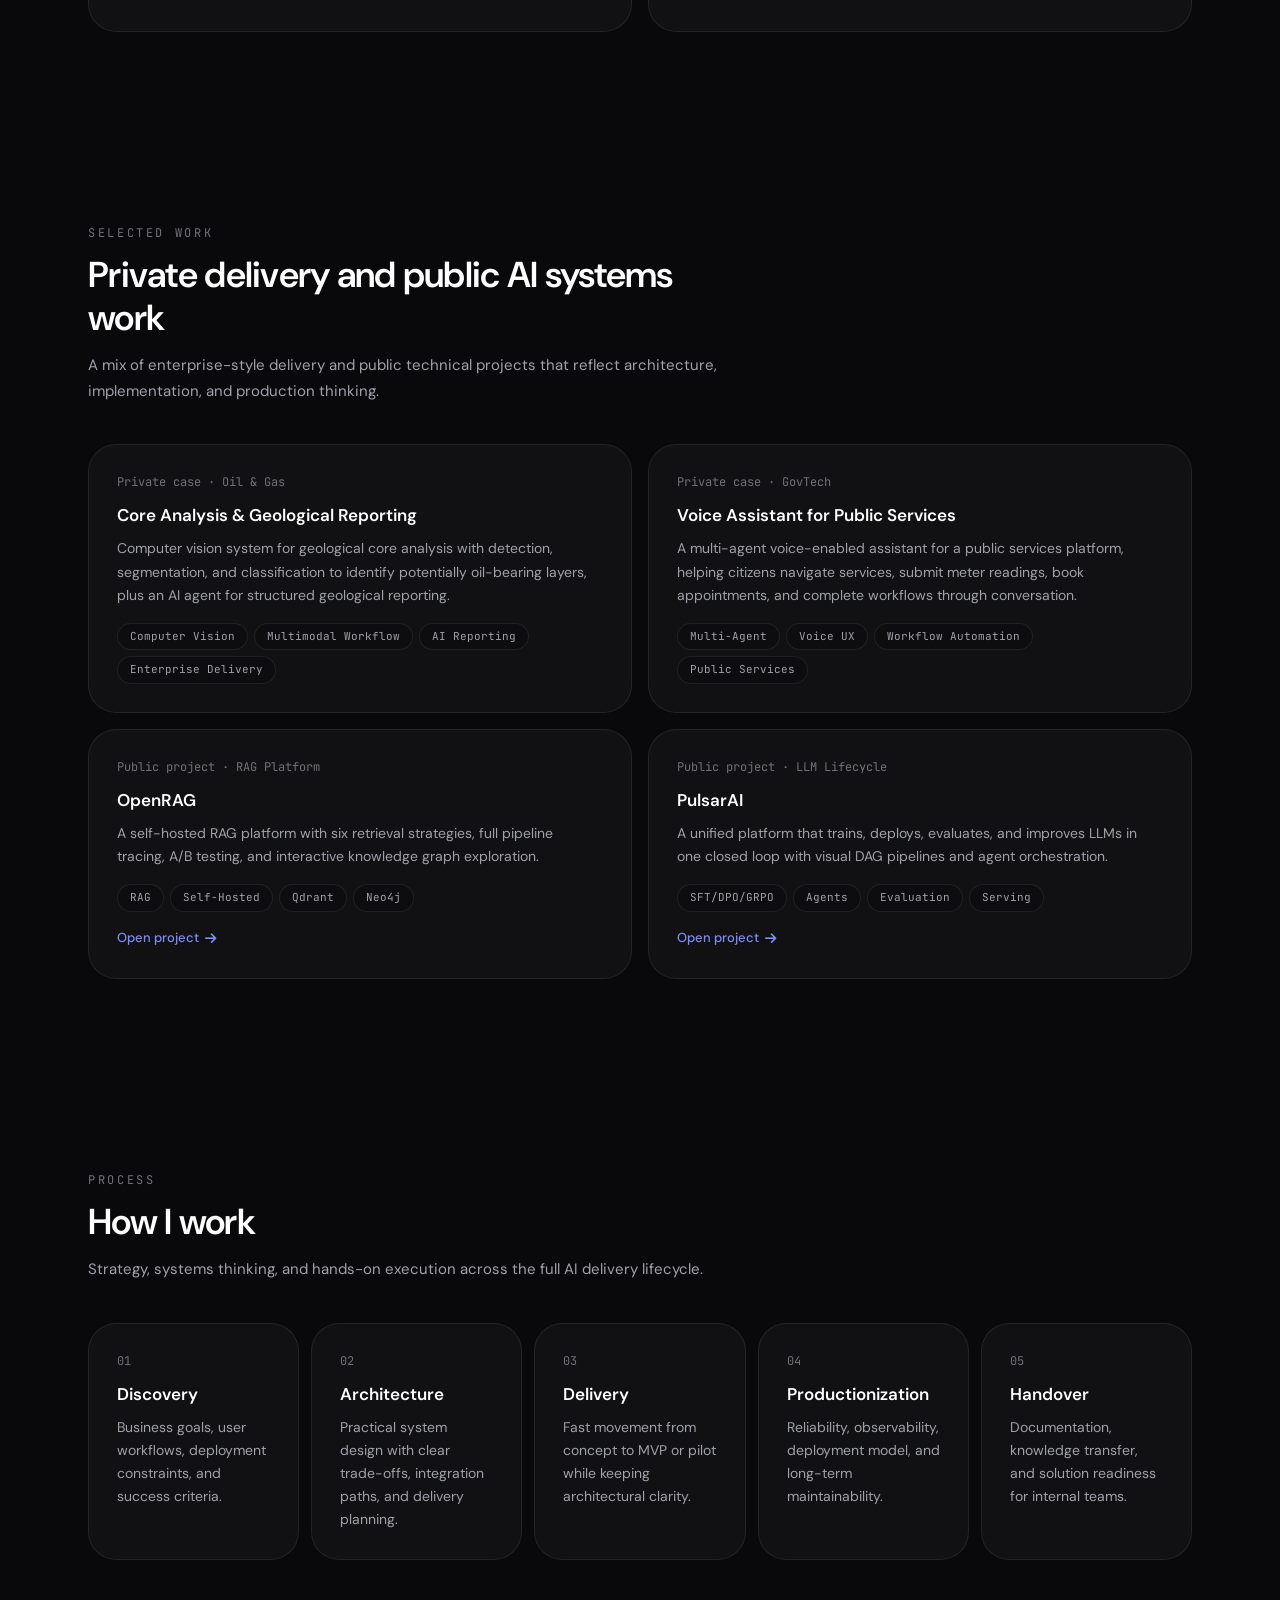
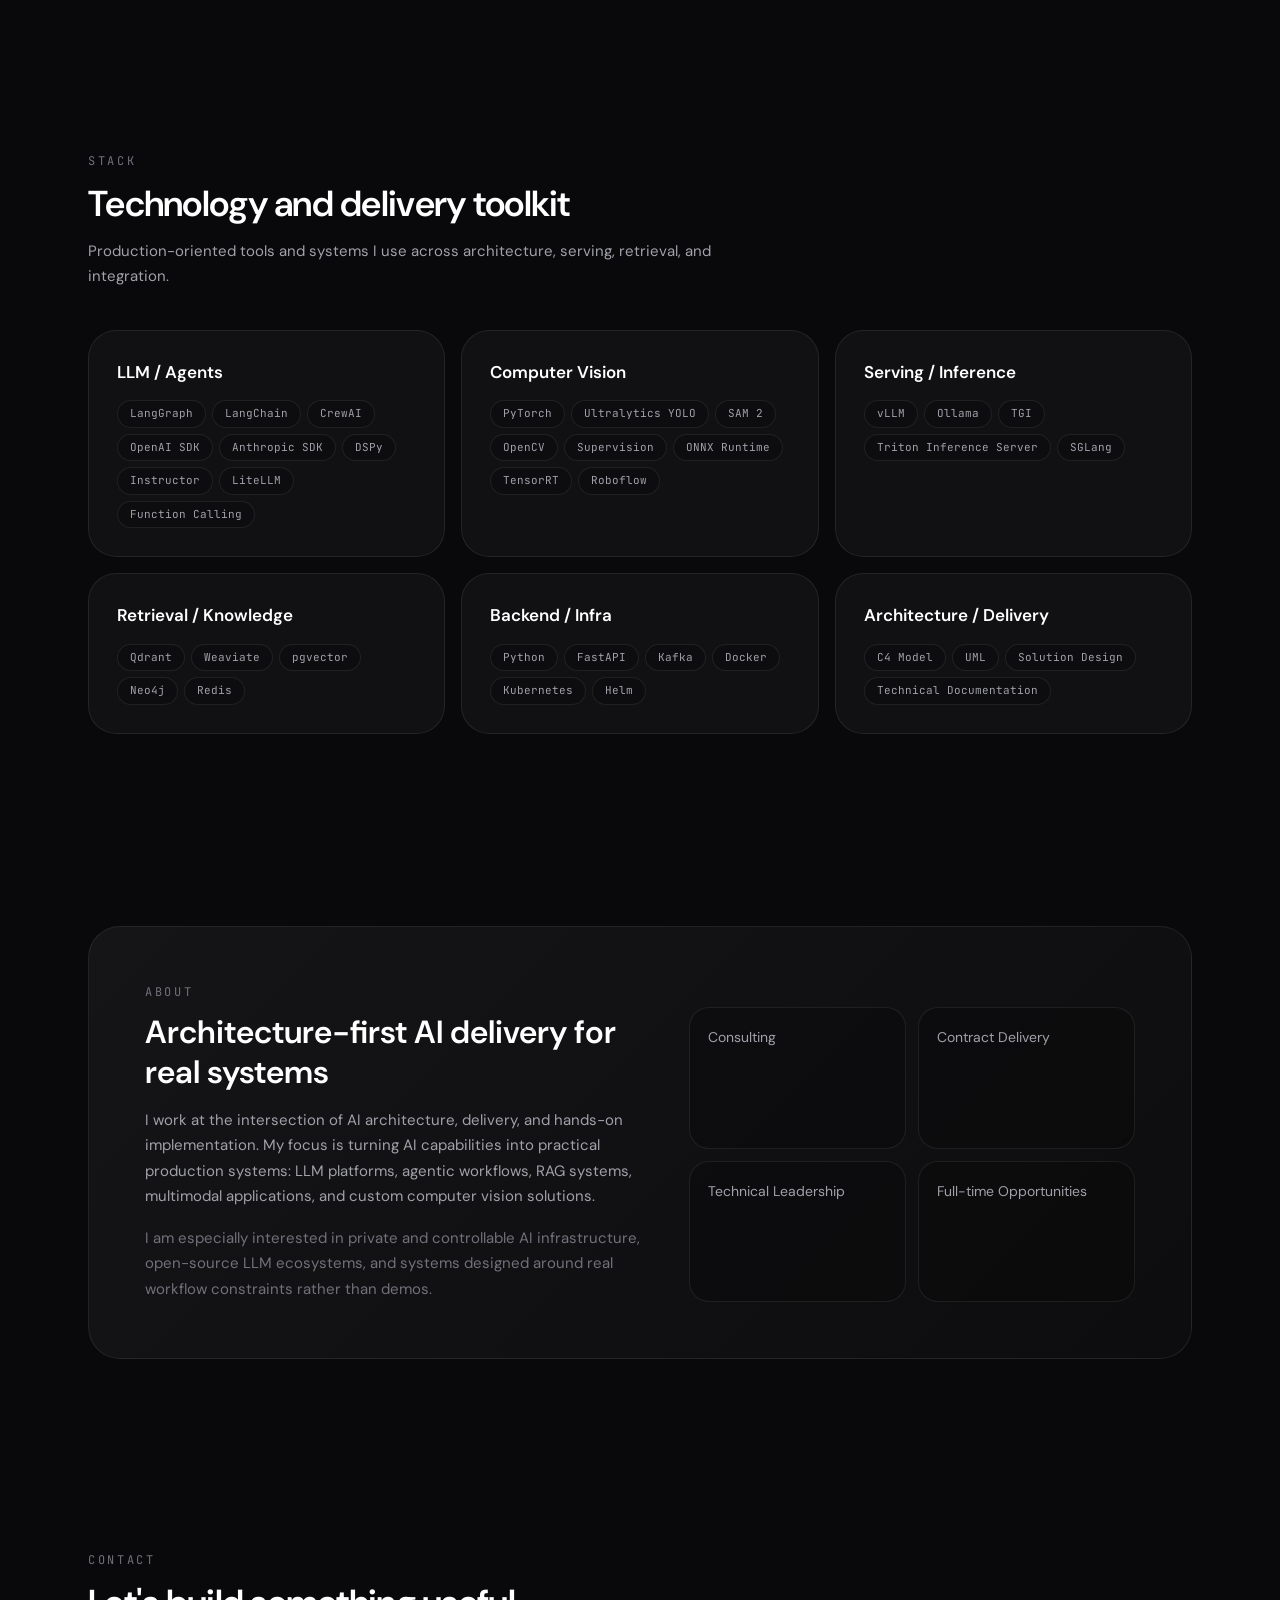
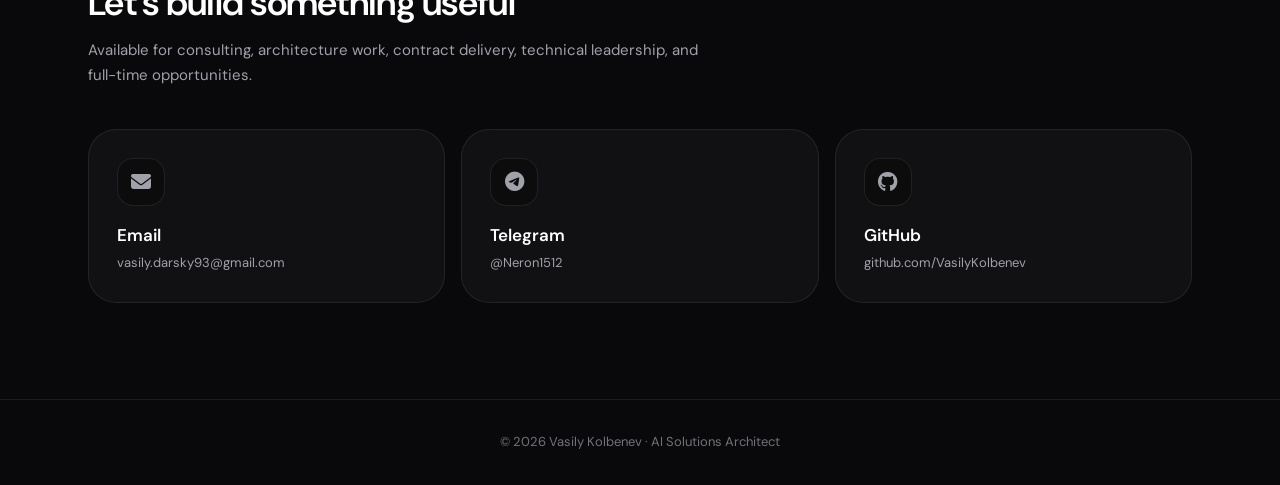
==== commit 758b0a2a: "feat: rename projects SerpentRAG → OpenRAG, LLM Forge → PulsarAI Update project names, descriptions," ====
--- a/index.html
+++ b/index.html
@@ -159,16 +159,16 @@
           {
             "@type": "ListItem",
             "position": 3,
-            "name": "SerpentRAG",
-            "description": "Self-hosted RAG platform for production-oriented enterprise workflows.",
-            "url": "https://github.com/VasilyKolbenev/SerpentRAG"
+            "name": "OpenRAG",
+            "description": "Self-hosted RAG platform with six retrieval strategies, full pipeline tracing, and A/B testing.",
+            "url": "https://github.com/VasilyKolbenev/OpenRAG"
           },
           {
             "@type": "ListItem",
             "position": 4,
-            "name": "LLM Forge",
-            "description": "End-to-end open-source pipeline for fine-tuning, evaluation, export, and serving of LLMs.",
-            "url": "https://github.com/VasilyKolbenev/LLM-forge_v1"
+            "name": "PulsarAI",
+            "description": "Unified platform that trains, deploys, evaluates, and improves LLMs in one closed loop.",
+            "url": "https://github.com/VasilyKolbenev/PulsarAI"
           }
         ]
       }
@@ -690,27 +690,27 @@
           </article>
           <article class="card reveal" style="transition-delay:0.16s">
             <div class="card-type">Public project · RAG Platform</div>
-            <h3>SerpentRAG</h3>
-            <p>A self-hosted RAG platform for production-oriented enterprise workflows with multi-strategy retrieval and controllable infrastructure.</p>
+            <h3>OpenRAG</h3>
+            <p>A self-hosted RAG platform with six retrieval strategies, full pipeline tracing, A/B testing, and interactive knowledge graph exploration.</p>
             <div class="card-badges">
               <span class="card-badge">RAG</span>
               <span class="card-badge">Self-Hosted</span>
               <span class="card-badge">Qdrant</span>
               <span class="card-badge">Neo4j</span>
             </div>
-            <a href="https://github.com/VasilyKolbenev/SerpentRAG" class="card-link" target="_blank" rel="noreferrer noopener">Open project <i class="fa-solid fa-arrow-right"></i></a>
+            <a href="https://github.com/VasilyKolbenev/OpenRAG" class="card-link" target="_blank" rel="noreferrer noopener">Open project <i class="fa-solid fa-arrow-right"></i></a>
           </article>
           <article class="card reveal" style="transition-delay:0.24s">
             <div class="card-type">Public project · LLM Lifecycle</div>
-            <h3>LLM Forge</h3>
-            <p>An end-to-end open-source pipeline covering fine-tuning, evaluation, export, and serving for open-source LLMs.</p>
+            <h3>PulsarAI</h3>
+            <p>A unified platform that trains, deploys, evaluates, and improves LLMs in one closed loop with visual DAG pipelines and agent orchestration.</p>
             <div class="card-badges">
-              <span class="card-badge">SFT/DPO</span>
+              <span class="card-badge">SFT/DPO/GRPO</span>
+              <span class="card-badge">Agents</span>
               <span class="card-badge">Evaluation</span>
-              <span class="card-badge">Export</span>
               <span class="card-badge">Serving</span>
             </div>
-            <a href="https://github.com/VasilyKolbenev/LLM-forge_v1" class="card-link" target="_blank" rel="noreferrer noopener">Open project <i class="fa-solid fa-arrow-right"></i></a>
+            <a href="https://github.com/VasilyKolbenev/PulsarAI" class="card-link" target="_blank" rel="noreferrer noopener">Open project <i class="fa-solid fa-arrow-right"></i></a>
           </article>
         </div>
       </div>
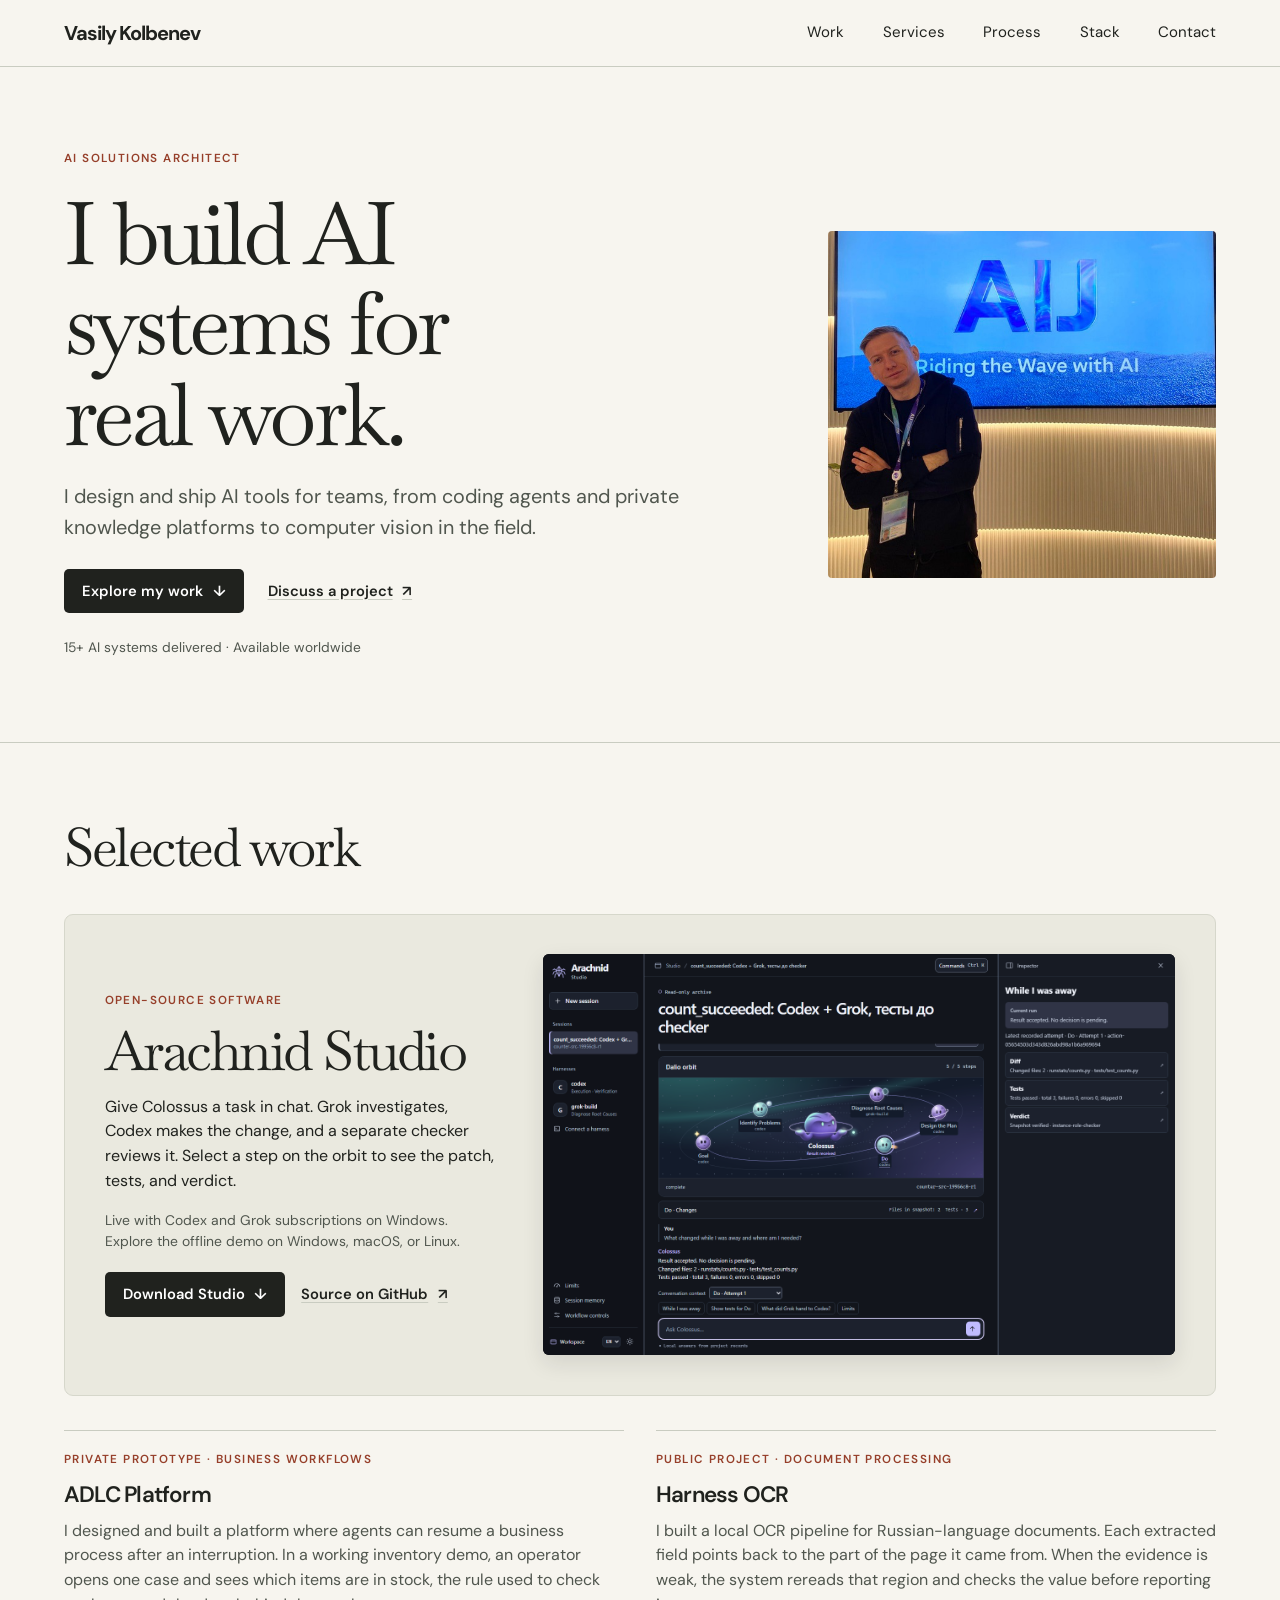
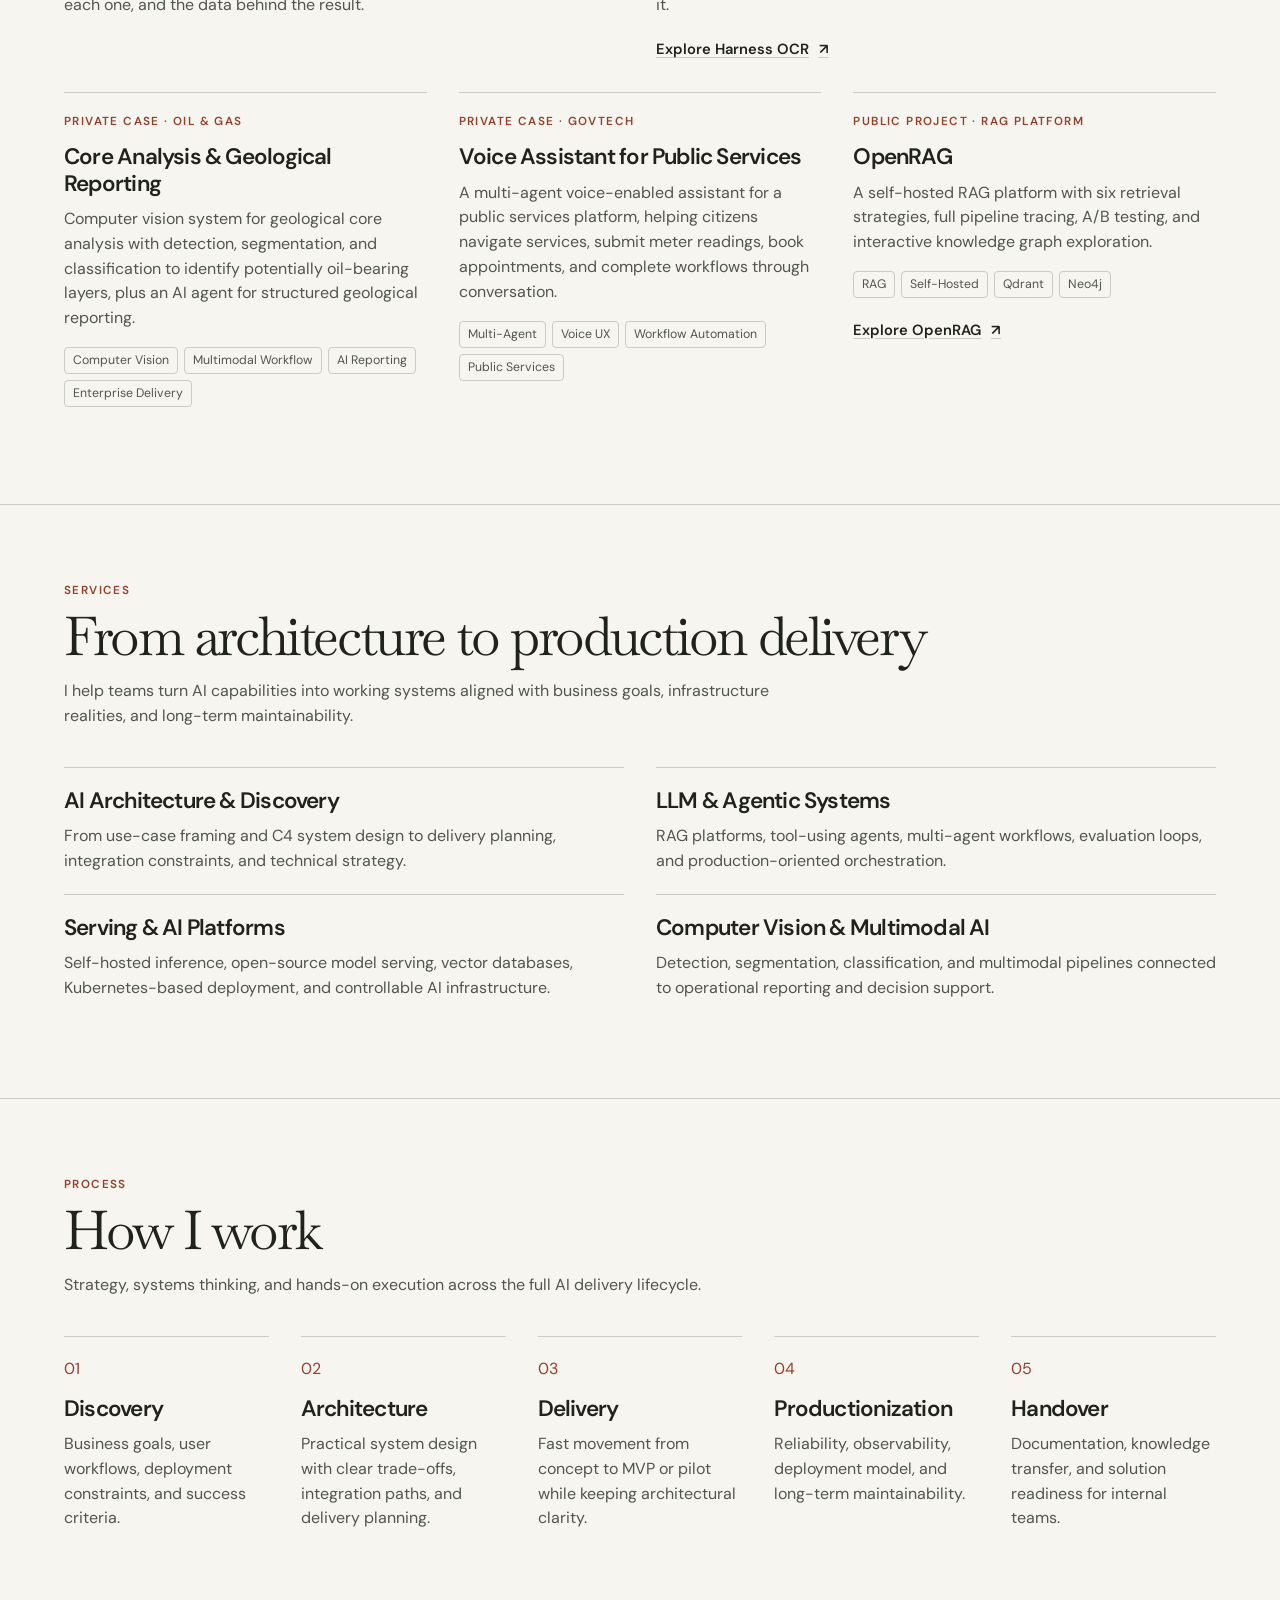
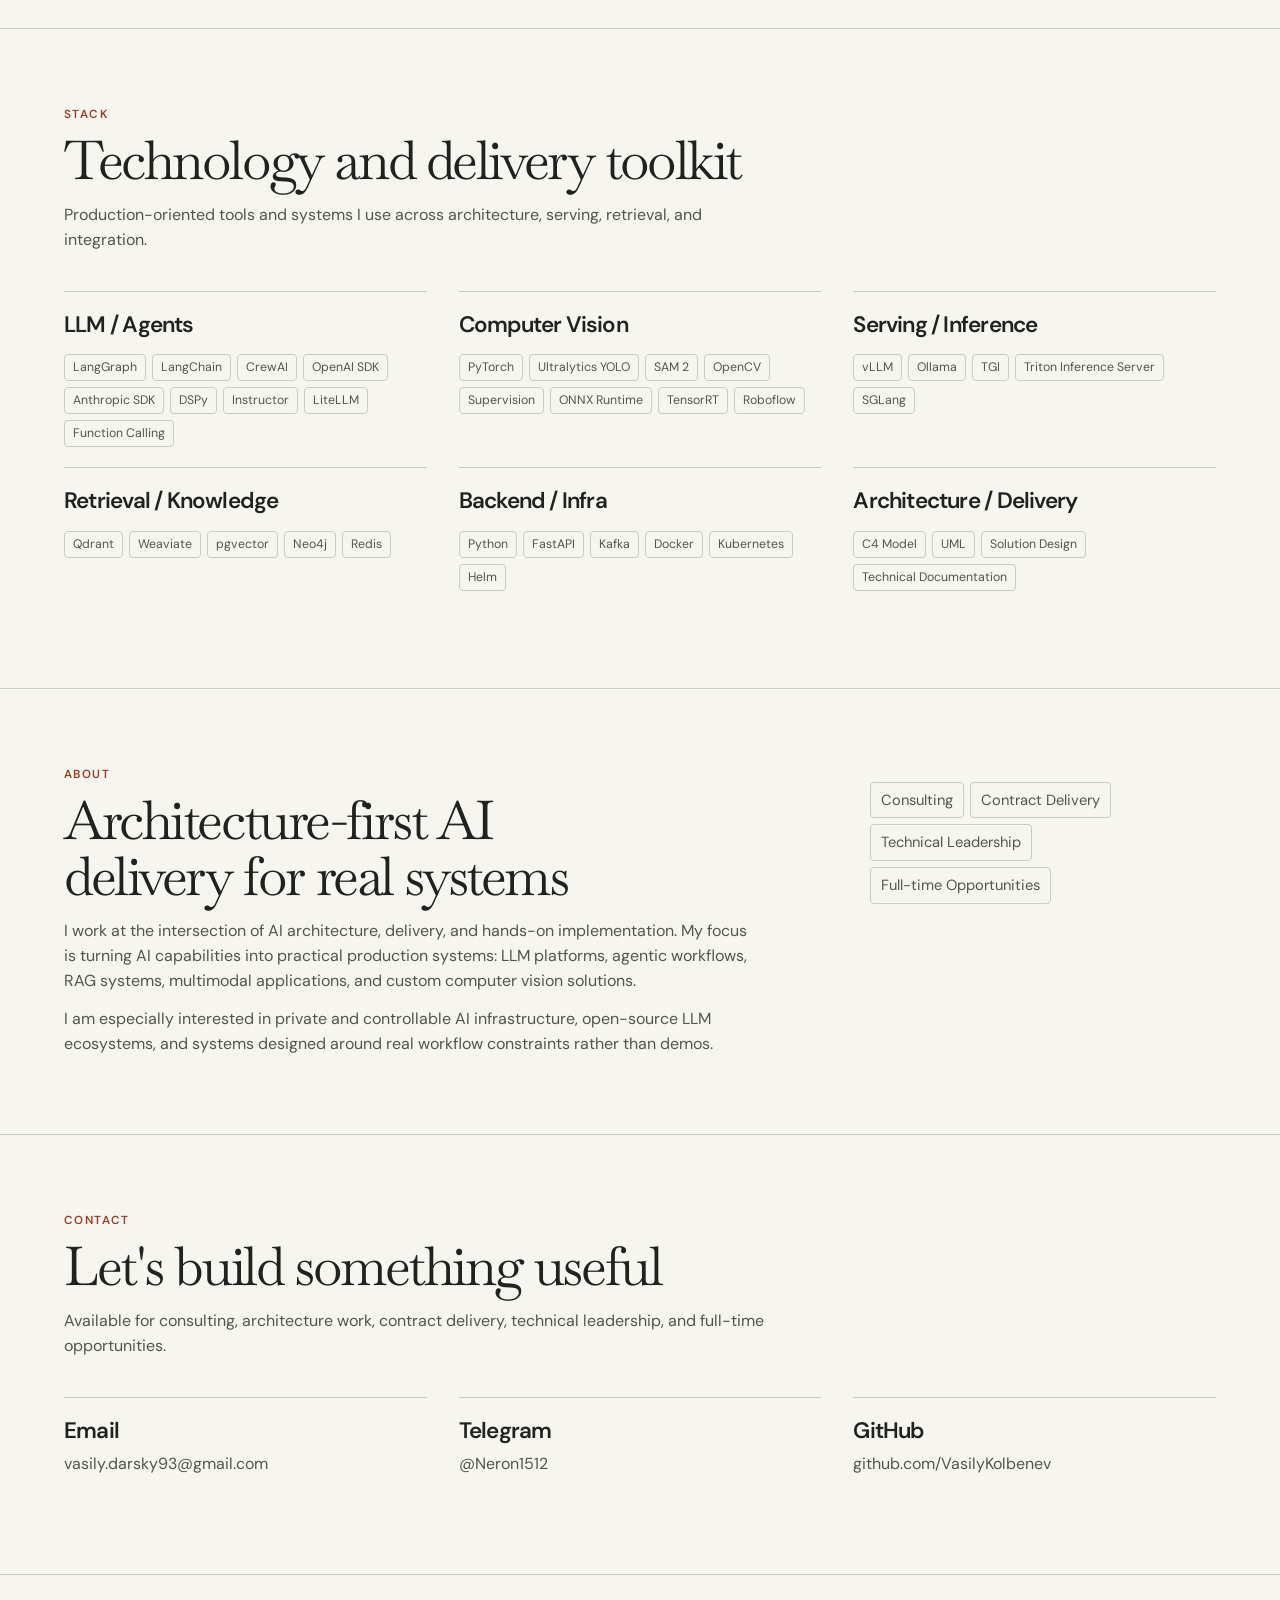
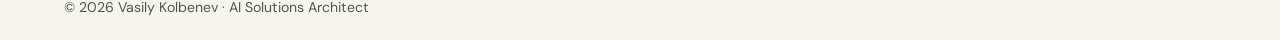
==== commit 335e4997: "Feature Arachnid Studio, ADLC Platform and Harness OCR in selected work" ====
--- a/index.html
+++ b/index.html
@@ -11,7 +11,8 @@
   <meta name="author" content="Vasily Kolbenev" />
   <meta name="robots" content="index, follow, max-image-preview:large, max-snippet:-1, max-video-preview:-1" />
   <link rel="canonical" href="https://vasilykolbenev.github.io/" />
-  <meta name="theme-color" content="#09090b" />
+  <meta name="theme-color" content="#f7f5ef" />
+  <link rel="manifest" href="/site.webmanifest" />
   <!-- FAVICONS -->
   <link rel="icon" type="image/svg+xml" href="/favicon.svg" />
   <link rel="icon" type="image/png" sizes="32x32" href="/favicon-32x32.png" />
@@ -33,6 +34,8 @@
   <meta property="og:image" content="https://vasilykolbenev.github.io/og-image.jpg" />
   <meta property="og:image:width" content="1200" />
   <meta property="og:image:height" content="630" />
+  <meta property="og:image:alt" content="Vasily Kolbenev, AI Solutions Architect" />
+  <meta name="twitter:image:alt" content="Vasily Kolbenev, AI Solutions Architect" />
   <meta property="og:locale" content="en_US" />
 
   <!-- TWITTER CARD -->
@@ -138,7 +141,7 @@
         "about": { "@id": "https://vasilykolbenev.github.io/#person" },
         "inLanguage": "en",
         "datePublished": "2025-01-01",
-        "dateModified": "2026-03-11"
+        "dateModified": "2026-11-23"
       },
       {
         "@type": "ItemList",
@@ -147,28 +150,41 @@
           {
             "@type": "ListItem",
             "position": 1,
+            "name": "Arachnid Studio",
+            "description": "Local workspace for coordinating coding agents, reviewing their changes, and checking test results.",
+            "url": "https://github.com/VasilyKolbenev/agent-conductor"
+          },
+          {
+            "@type": "ListItem",
+            "position": 2,
+            "name": "ADLC Platform",
+            "description": "Private prototype for running multi-step business workflows, resuming interrupted work, and verifying the outcome of each case."
+          },
+          {
+            "@type": "ListItem",
+            "position": 3,
+            "name": "Harness OCR",
+            "description": "Local OCR for Russian-language documents that links extracted fields to their source and rereads uncertain regions.",
+            "url": "https://github.com/VasilyKolbenev/Harness_OCR"
+          },
+          {
+            "@type": "ListItem",
+            "position": 4,
             "name": "Core Analysis & Geological Reporting",
             "description": "Computer vision system for geological core analysis with detection, segmentation, and classification."
           },
           {
             "@type": "ListItem",
-            "position": 2,
+            "position": 5,
             "name": "Voice Assistant for Public Services",
             "description": "Multi-agent voice-enabled assistant for a public services platform."
           },
           {
             "@type": "ListItem",
-            "position": 3,
+            "position": 6,
             "name": "OpenRAG",
             "description": "Self-hosted RAG platform with six retrieval strategies, full pipeline tracing, and A/B testing.",
             "url": "https://github.com/VasilyKolbenev/OpenRAG"
-          },
-          {
-            "@type": "ListItem",
-            "position": 4,
-            "name": "PulsarAI",
-            "description": "Unified platform that trains, deploys, evaluates, and improves LLMs in one closed loop.",
-            "url": "https://github.com/VasilyKolbenev/PulsarAI"
           }
         ]
       }
@@ -179,494 +195,85 @@
   <!-- FONTS -->
   <link rel="preconnect" href="https://fonts.googleapis.com" />
   <link rel="preconnect" href="https://fonts.gstatic.com" crossorigin />
-  <link href="https://fonts.googleapis.com/css2?family=DM+Sans:ital,opsz,wght@0,9..40,300;0,9..40,400;0,9..40,500;0,9..40,600;0,9..40,700;1,9..40,400&family=JetBrains+Mono:wght@400;500&display=swap" rel="stylesheet" />
-  <link rel="stylesheet" href="https://cdnjs.cloudflare.com/ajax/libs/font-awesome/6.5.1/css/all.min.css" />
-
-  <style>
-    /* ── RESET & BASE ── */
-    *, *::before, *::after { margin: 0; padding: 0; box-sizing: border-box; }
-    
-    :root {
-      --bg: #09090b;
-      --bg-card: rgba(255,255,255,0.035);
-      --border: rgba(255,255,255,0.08);
-      --border-hover: rgba(255,255,255,0.15);
-      --text-primary: #f4f4f5;
-      --text-secondary: #a1a1aa;
-      --text-muted: #71717a;
-      --accent-indigo: #818cf8;
-      --accent-emerald: #34d399;
-      --accent-glow: rgba(99,102,241,0.15);
-      --radius-lg: 28px;
-      --radius-md: 20px;
-      --radius-sm: 12px;
-      --radius-pill: 9999px;
-      --font-body: 'DM Sans', system-ui, sans-serif;
-      --font-mono: 'JetBrains Mono', monospace;
-    }
-
-    html { scroll-behavior: smooth; scroll-padding-top: 80px; }
-    
-    body {
-      font-family: var(--font-body);
-      background: var(--bg);
-      color: var(--text-primary);
-      line-height: 1.6;
-      -webkit-font-smoothing: antialiased;
-      overflow-x: hidden;
-    }
-
-    /* ── AMBIENT BACKGROUND ── */
-    .bg-ambient {
-      position: fixed; inset: 0; z-index: -1; pointer-events: none;
-      background:
-        radial-gradient(ellipse 60% 50% at 15% 10%, rgba(99,102,241,0.12), transparent),
-        radial-gradient(ellipse 50% 40% at 85% 20%, rgba(52,211,153,0.07), transparent),
-        radial-gradient(ellipse 40% 30% at 50% 80%, rgba(99,102,241,0.05), transparent);
-    }
-
-    /* ── GRAIN OVERLAY ── */
-    .grain::after {
-      content: ''; position: fixed; inset: 0; z-index: 100; pointer-events: none; opacity: 0.025;
-      background-image: url("data:image/svg+xml,%3Csvg viewBox='0 0 256 256' xmlns='http://www.w3.org/2000/svg'%3E%3Cfilter id='n'%3E%3CfeTurbulence type='fractalNoise' baseFrequency='0.9' numOctaves='4' stitchTiles='stitch'/%3E%3C/filter%3E%3Crect width='100%25' height='100%25' filter='url(%23n)'/%3E%3C/svg%3E");
-    }
-
-    /* ── LAYOUT ── */
-    .container { max-width: 1200px; margin: 0 auto; padding: 0 24px; }
-    @media (min-width: 1024px) { .container { padding: 0 48px; } }
-
-    /* ── HEADER ── */
-    header {
-      position: sticky; top: 0; z-index: 50;
-      border-bottom: 1px solid var(--border);
-      background: rgba(9,9,11,0.82);
-      backdrop-filter: blur(20px) saturate(1.4);
-    }
-    .header-inner {
-      display: flex; align-items: center; justify-content: space-between;
-      padding: 16px 0;
-    }
-    .logo-name {
-      font-size: 13px; font-weight: 500; letter-spacing: 0.18em; color: var(--text-primary);
-    }
-    .logo-role {
-      margin-top: 2px; font-size: 11px; letter-spacing: 0.24em; text-transform: uppercase; color: var(--text-muted);
-    }
-    nav { display: none; gap: 28px; align-items: center; }
-    nav a {
-      font-size: 13px; color: var(--text-secondary); text-decoration: none;
-      transition: color 0.2s;
-    }
-    nav a:hover { color: var(--text-primary); }
-    @media (min-width: 768px) { nav { display: flex; } }
-
-    /* ── MOBILE MENU ── */
-    .menu-toggle {
-      display: flex; align-items: center; justify-content: center;
-      width: 40px; height: 40px; background: none; border: 1px solid var(--border);
-      border-radius: 10px; cursor: pointer; position: relative; z-index: 60;
-    }
-    .menu-toggle span,
-    .menu-toggle span::before,
-    .menu-toggle span::after {
-      display: block; width: 18px; height: 1.5px; background: var(--text-primary);
-      transition: all 0.3s ease;
-    }
-    .menu-toggle span { position: relative; }
-    .menu-toggle span::before,
-    .menu-toggle span::after { content: ''; position: absolute; left: 0; }
-    .menu-toggle span::before { top: -6px; }
-    .menu-toggle span::after { top: 6px; }
-    .menu-toggle[aria-expanded="true"] span { background: transparent; }
-    .menu-toggle[aria-expanded="true"] span::before { top: 0; transform: rotate(45deg); }
-    .menu-toggle[aria-expanded="true"] span::after { top: 0; transform: rotate(-45deg); }
-    @media (min-width: 768px) { .menu-toggle { display: none; } }
-
-    .mobile-nav {
-      display: none; position: fixed; inset: 0; z-index: 55;
-      background: rgba(9,9,11,0.95); backdrop-filter: blur(24px);
-      flex-direction: column; align-items: center; justify-content: center; gap: 32px;
-    }
-    .mobile-nav.open { display: flex; }
-    .mobile-nav a {
-      font-size: 20px; color: var(--text-secondary); text-decoration: none;
-      transition: color 0.2s;
-    }
-    .mobile-nav a:hover { color: var(--text-primary); }
-
-    /* ── SECTION LABEL ── */
-    .section-label {
-      font-size: 12px; letter-spacing: 0.22em; text-transform: uppercase; color: var(--text-muted);
-      font-family: var(--font-mono);
-    }
-
-    /* ── HERO ── */
-    .hero { padding: 80px 0 64px; }
-    @media (min-width: 1024px) { .hero { padding: 100px 0 80px; } }
-
-    .hero-grid {
-      display: grid; gap: 48px;
-    }
-    @media (min-width: 1024px) { .hero-grid { grid-template-columns: 1.2fr 0.8fr; align-items: end; } }
-
-    .availability-badge {
-      display: inline-flex; align-items: center; gap: 8px;
-      padding: 6px 16px; border-radius: var(--radius-pill);
-      border: 1px solid rgba(52,211,153,0.2); background: rgba(52,211,153,0.08);
-      font-size: 11px; font-weight: 500; text-transform: uppercase; letter-spacing: 0.22em; color: var(--accent-emerald);
-    }
-    .availability-badge::before {
-      content: ''; width: 6px; height: 6px; border-radius: 50%; background: var(--accent-emerald);
-      animation: pulse-dot 2s ease-in-out infinite;
-    }
-    @keyframes pulse-dot { 0%,100% { opacity: 1; } 50% { opacity: 0.3; } }
-
-    .hero h1 {
-      margin-top: 24px;
-      font-size: clamp(2rem, 5vw, 3.5rem); font-weight: 600; line-height: 1.12;
-      letter-spacing: -0.025em; color: #fff;
-    }
-    .hero-subtitle {
-      margin-top: 20px; font-size: clamp(1rem, 2vw, 1.2rem);
-      line-height: 1.7; color: var(--text-secondary); max-width: 620px;
-    }
-
-    /* ── STATS ROW ── */
-    .stats-row { display: grid; grid-template-columns: repeat(3, 1fr); gap: 12px; margin-top: 32px; }
-    .stat-card {
-      padding: 16px 18px; border-radius: var(--radius-md);
-      border: 1px solid var(--border); background: var(--bg-card);
-      backdrop-filter: blur(8px);
-    }
-    .stat-label { font-size: 10px; letter-spacing: 0.22em; text-transform: uppercase; color: var(--text-muted); font-family: var(--font-mono); }
-    .stat-value { margin-top: 6px; font-size: 24px; font-weight: 600; color: #fff; }
-    .stat-note { margin-top: 2px; font-size: 13px; color: var(--text-secondary); }
-
-    /* ── BUTTONS ── */
-    .btn-group { display: flex; flex-wrap: wrap; gap: 12px; margin-top: 28px; }
-    .btn {
-      display: inline-flex; align-items: center; gap: 8px;
-      padding: 12px 28px; border-radius: var(--radius-md); font-size: 14px; font-weight: 500;
-      text-decoration: none; transition: all 0.25s; cursor: pointer; border: none;
-    }
-    .btn-primary { background: var(--accent-indigo); color: #fff; }
-    .btn-primary:hover { background: #6366f1; transform: translateY(-1px); box-shadow: 0 8px 30px rgba(99,102,241,0.3); }
-    .btn-outline {
-      background: transparent; color: var(--text-primary);
-      border: 1px solid var(--border-hover);
-    }
-    .btn-outline:hover { background: rgba(255,255,255,0.05); border-color: rgba(255,255,255,0.25); }
-
-    /* ── TECH PILLS ── */
-    .pill-row { display: flex; flex-wrap: wrap; gap: 8px; margin-top: 28px; }
-    .pill {
-      padding: 5px 14px; border-radius: var(--radius-pill);
-      border: 1px solid var(--border); background: rgba(255,255,255,0.03);
-      font-size: 12px; color: var(--text-secondary); font-family: var(--font-mono);
-    }
-
-    /* ── HERO PORTRAIT CARD ── */
-    .portrait-card {
-      border-radius: 32px; border: 1px solid var(--border);
-      background: var(--bg-card); overflow: hidden; position: relative;
-      box-shadow: 0 24px 80px rgba(0,0,0,0.4);
-    }
-    .portrait-card img {
-      width: 100%; height: 580px; object-fit: cover; object-position: 15% 80% !important; display: block;
-    }
-    @media (min-width: 1024px) { .portrait-card img { height: 680px; object-position: 15% 80% !important; } }
-    .portrait-overlay {
-      position: absolute; inset: 0;
-      background: linear-gradient(to top, var(--bg) 0%, rgba(9,9,11,0.15) 40%, transparent 70%);
-    }
-    .portrait-tag-left {
-      position: absolute; top: 20px; left: 20px;
-      padding: 5px 14px; border-radius: var(--radius-pill);
-      border: 1px solid var(--border); background: rgba(0,0,0,0.45);
-      backdrop-filter: blur(12px);
-      font-size: 10px; letter-spacing: 0.24em; text-transform: uppercase; color: var(--text-secondary);
-    }
-    .portrait-tag-right {
-      position: absolute; top: 20px; right: 20px; max-width: 210px;
-      padding: 14px 16px; border-radius: var(--radius-md);
-      border: 1px solid var(--border); background: rgba(0,0,0,0.45);
-      backdrop-filter: blur(12px);
-      font-size: 13px; line-height: 1.55; color: var(--text-secondary);
-    }
-    .portrait-bottom {
-      position: absolute; bottom: 0; left: 0; right: 0; padding: 20px;
-    }
-    .portrait-info {
-      padding: 20px 24px; border-radius: var(--radius-lg);
-      border: 1px solid var(--border); background: rgba(0,0,0,0.5);
-      backdrop-filter: blur(16px);
-    }
-    .portrait-info-label { font-size: 11px; letter-spacing: 0.22em; text-transform: uppercase; color: var(--text-muted); }
-    .portrait-info-title { margin-top: 8px; font-size: 22px; font-weight: 600; color: #fff; }
-    .portrait-info-desc { margin-top: 6px; font-size: 13px; color: var(--text-secondary); line-height: 1.6; }
-    .portrait-info-tags { display: grid; grid-template-columns: 1fr 1fr; gap: 8px; margin-top: 14px; }
-    .portrait-info-tag {
-      padding: 10px 14px; border-radius: 16px;
-      border: 1px solid var(--border); background: rgba(255,255,255,0.03);
-      font-size: 13px; color: var(--text-secondary);
-    }
-
-    /* ── SECTION CONTAINERS ── */
-    .section { padding: 72px 0; }
-    @media (min-width: 1024px) { .section { padding: 96px 0; } }
-    .section-header { max-width: 640px; margin-bottom: 40px; }
-    .section-header h2 {
-      margin-top: 10px; font-size: clamp(1.5rem, 3vw, 2.25rem); font-weight: 600;
-      letter-spacing: -0.02em; color: #fff; line-height: 1.2;
-    }
-    .section-header p { margin-top: 14px; color: var(--text-secondary); font-size: 15px; line-height: 1.7; }
-
-    /* ── CARD GRID ── */
-    .card-grid-2 { display: grid; gap: 16px; }
-    @media (min-width: 768px) { .card-grid-2 { grid-template-columns: 1fr 1fr; } }
-
-    .card {
-      padding: 28px; border-radius: var(--radius-lg);
-      border: 1px solid var(--border); background: var(--bg-card);
-      transition: border-color 0.3s, background 0.3s;
-    }
-    .card:hover { border-color: var(--border-hover); background: rgba(255,255,255,0.05); }
-
-    .card-icon {
-      width: 48px; height: 48px; display: flex; align-items: center; justify-content: center;
-      border-radius: 16px; border: 1px solid var(--border); background: rgba(0,0,0,0.25);
-      margin-bottom: 16px; font-size: 20px; color: var(--text-secondary);
-    }
-    .card h3 { font-size: 17px; font-weight: 600; color: #fff; }
-    .card p { margin-top: 8px; font-size: 14px; line-height: 1.65; color: var(--text-secondary); }
-
-    .card-type { font-size: 12px; color: var(--text-muted); margin-bottom: 10px; font-family: var(--font-mono); }
-    .card-badges { display: flex; flex-wrap: wrap; gap: 6px; margin-top: 16px; }
-    .card-badge {
-      padding: 4px 12px; border-radius: var(--radius-pill);
-      border: 1px solid var(--border); background: rgba(0,0,0,0.2);
-      font-size: 11px; color: var(--text-secondary); font-family: var(--font-mono);
-    }
-    .card-link {
-      display: inline-flex; align-items: center; gap: 6px; margin-top: 16px;
-      font-size: 13px; color: var(--accent-indigo); text-decoration: none; font-weight: 500;
-      transition: gap 0.2s;
-    }
-    .card-link:hover { gap: 10px; }
-
-    /* ── PROCESS GRID ── */
-    .process-grid { display: grid; gap: 12px; }
-    @media (min-width: 768px) { .process-grid { grid-template-columns: 1fr 1fr; } }
-    @media (min-width: 1280px) { .process-grid { grid-template-columns: repeat(5, 1fr); } }
-    .process-step { font-family: var(--font-mono); font-size: 12px; color: var(--text-muted); margin-bottom: 10px; }
-
-    /* ── STACK GRID ── */
-    .stack-grid { display: grid; gap: 16px; }
-    @media (min-width: 768px) { .stack-grid { grid-template-columns: 1fr 1fr; } }
-    @media (min-width: 1280px) { .stack-grid { grid-template-columns: repeat(3, 1fr); } }
-    .stack-card .stack-pills { display: flex; flex-wrap: wrap; gap: 6px; margin-top: 14px; }
-
-    /* ── ABOUT CARD ── */
-    .about-card {
-      padding: 40px; border-radius: 32px;
-      border: 1px solid var(--border);
-      background: linear-gradient(135deg, rgba(255,255,255,0.05), rgba(255,255,255,0.02));
-    }
-    @media (min-width: 1024px) {
-      .about-card { display: grid; grid-template-columns: 1fr 0.9fr; gap: 48px; padding: 56px; }
-    }
-    .about-card h2 { margin-top: 10px; font-size: clamp(1.5rem, 3vw, 2rem); font-weight: 600; color: #fff; line-height: 1.25; }
-    .about-card p { margin-top: 16px; font-size: 15px; line-height: 1.7; }
-    .about-modes { display: grid; grid-template-columns: 1fr 1fr; gap: 12px; margin-top: 24px; }
-    @media (max-width: 640px) { .about-modes { grid-template-columns: 1fr; } }
-    .about-mode {
-      padding: 18px; border-radius: 20px;
-      border: 1px solid var(--border); background: rgba(0,0,0,0.2);
-      font-size: 14px; color: var(--text-secondary);
-    }
-
-    /* ── CONTACT ── */
-    .contact-grid { display: grid; gap: 16px; }
-    @media (min-width: 768px) { .contact-grid { grid-template-columns: repeat(3, 1fr); } }
-    .contact-card {
-      display: block; text-decoration: none; color: inherit;
-    }
-    .contact-card .card h3 { color: #fff; }
-    .contact-card .card .contact-value {
-      margin-top: 4px; font-size: 13px; color: var(--text-secondary); word-break: break-all;
-    }
-
-    /* ── FOOTER ── */
-    footer {
-      border-top: 1px solid var(--border);
-      padding: 32px 0; text-align: center;
-      font-size: 13px; color: var(--text-muted);
-    }
-
-    /* ── REVEAL ANIMATION ── */
-    .reveal {
-      opacity: 0; transform: translateY(28px);
-      transition: opacity 0.7s ease, transform 0.7s ease;
-    }
-    .reveal.visible { opacity: 1; transform: translateY(0); }
-
-    /* ── SKIP TO CONTENT (Accessibility) ── */
-    .skip-link {
-      position: absolute; top: -100%; left: 16px; z-index: 100;
-      padding: 8px 16px; background: var(--accent-indigo); color: #fff;
-      border-radius: 8px; text-decoration: none; font-size: 14px;
-    }
-    .skip-link:focus { top: 16px; }
-  </style>
+  <link href="https://fonts.googleapis.com/css2?family=Baskervville&family=DM+Sans:wght@400;500;600;700&display=swap" rel="stylesheet" />
+  <link rel="stylesheet" href="studio-portfolio.css" />
 </head>
 
-<body class="grain">
-  <div class="bg-ambient" aria-hidden="true"></div>
-
+<body>
   <!-- ACCESSIBILITY: SKIP LINK -->
   <a href="#main-content" class="skip-link">Skip to main content</a>
 
   <!-- HEADER -->
-  <header role="banner">
+  <header>
     <div class="container header-inner">
-      <div>
-        <div class="logo-name">VASILY KOLBENEV</div>
-        <div class="logo-role">AI Solutions Architect</div>
-      </div>
-      <nav role="navigation" aria-label="Main navigation">
-        <a href="#services">Services</a>
-        <a href="#work">Work</a>
-        <a href="#process">Process</a>
-        <a href="#stack">Stack</a>
-        <a href="#contact">Contact</a>
+      <a class="wordmark" href="./">Vasily Kolbenev</a>
+      <nav class="desktop-nav" aria-label="Main navigation">
+        <a href="#work">Work</a><a href="#services">Services</a><a href="#process">Process</a><a href="#stack">Stack</a><a href="#contact">Contact</a>
       </nav>
-      <button class="menu-toggle" aria-label="Open menu" aria-expanded="false" aria-controls="mobile-nav">
-        <span></span>
-      </button>
+      <details class="nav-disclosure">
+        <summary>Menu</summary>
+        <nav class="mobile-nav" aria-label="Mobile navigation">
+          <a href="#work">Work</a><a href="#services">Services</a><a href="#process">Process</a><a href="#stack">Stack</a><a href="#contact">Contact</a>
+        </nav>
+      </details>
     </div>
   </header>
 
-  <!-- MOBILE NAV -->
-  <nav id="mobile-nav" class="mobile-nav" role="navigation" aria-label="Mobile navigation">
-    <a href="#services">Services</a>
-    <a href="#work">Work</a>
-    <a href="#process">Process</a>
-    <a href="#stack">Stack</a>
-    <a href="#contact">Contact</a>
-  </nav>
-
   <!-- MAIN -->
-  <main id="main-content">
-
-    <!-- HERO -->
+  <main id="main-content" tabindex="-1">
+
     <section class="hero" aria-label="Introduction">
+      <div class="container hero-grid">
+        <div>
+          <p class="eyebrow">AI Solutions Architect</p>
+          <h1>I build AI systems for real work.</h1>
+          <p class="hero-subtitle">I design and ship AI tools for teams, from coding agents and private knowledge platforms to computer vision in the field.</p>
+          <div class="btn-group">
+            <a href="#work" class="btn btn-primary">Explore my work <span aria-hidden="true">↓</span></a>
+            <a href="#contact" class="text-link">Discuss a project <span aria-hidden="true">↗</span></a>
+          </div>
+          <p class="hero-note">15+ AI systems delivered · Available worldwide</p>
+        </div>
+        <figure class="portrait">
+          <img src="photo.jpg" alt="Vasily Kolbenev at the AI Journey conference" width="640" height="640" fetchpriority="high" />
+        </figure>
+      </div>
+    </section>
+
+    <!-- WORK -->
+    <section id="work" class="section" aria-labelledby="work-heading" tabindex="-1">
       <div class="container">
-        <div class="hero-grid">
-          <div class="reveal">
-            <div class="availability-badge" role="status">Available worldwide</div>
-            <h1>I design and deliver production&nbsp;AI&nbsp;systems.</h1>
-            <p class="hero-subtitle">LLM applications, agentic workflows, RAG platforms, multimodal systems, and custom computer vision solutions — from discovery and architecture to deployment, integration, and handover.</p>
-
-            <div class="stats-row" role="list" aria-label="Key facts">
-              <div class="stat-card" role="listitem">
-                <div class="stat-label">Projects</div>
-                <div class="stat-value">15+</div>
-                <div class="stat-note">AI systems delivered</div>
-              </div>
-              <div class="stat-card" role="listitem">
-                <div class="stat-label">Focus</div>
-                <div class="stat-value">LLM + CV</div>
-                <div class="stat-note">Agentic and multimodal</div>
-              </div>
-              <div class="stat-card" role="listitem">
-                <div class="stat-label">Work mode</div>
-                <div class="stat-value">Global</div>
-                <div class="stat-note">Consulting, contract, full-time</div>
-              </div>
-            </div>
-
+        <div class="section-header">
+          <h2 id="work-heading">Selected work</h2>
+        </div>
+        <article id="arachnid-studio" class="feature" aria-labelledby="arachnid-heading">
+          <div class="feature-copy">
+            <p class="eyebrow">Open-source software</p>
+            <h3 id="arachnid-heading">Arachnid Studio</h3>
+            <p>Give Colossus a task in chat. Grok investigates, Codex makes the change, and a separate checker reviews it. Select a step on the orbit to see the patch, tests, and verdict.</p>
+            <p class="platform-note">Live with Codex and Grok subscriptions on Windows. Explore the offline demo on Windows, macOS, or Linux.</p>
             <div class="btn-group">
-              <a href="#contact" class="btn btn-primary">Discuss a project <i class="fa-solid fa-arrow-right"></i></a>
-              <a href="#work" class="btn btn-outline">View selected work</a>
-            </div>
-
-            <div class="pill-row" aria-label="Technologies">
-              <span class="pill">LangGraph</span>
-              <span class="pill">LangChain</span>
-              <span class="pill">vLLM</span>
-              <span class="pill">Ollama</span>
-              <span class="pill">Qdrant</span>
-              <span class="pill">Weaviate</span>
-              <span class="pill">Neo4j</span>
-              <span class="pill">Kubernetes</span>
-              <span class="pill">Computer Vision</span>
+              <a class="btn btn-primary" href="https://github.com/VasilyKolbenev/agent-conductor/releases/latest">Download Studio <span aria-hidden="true">↓</span></a>
+              <a class="text-link" href="https://github.com/VasilyKolbenev/agent-conductor">Source on GitHub <span aria-hidden="true">↗</span></a>
             </div>
           </div>
-
-          <div class="portrait-card reveal" style="transition-delay: 0.15s">
-            <img src="photo.jpg?v=3" alt="Vasily Kolbenev — AI Solutions Architect" width="384" height="680" loading="eager" />
-            <div class="portrait-overlay" aria-hidden="true"></div>
-            <div class="portrait-tag-left">Personal AI Practice</div>
-            <div class="portrait-tag-right">Architecture, delivery, and hands-on implementation for enterprise AI and industrial workflows.</div>
-            <div class="portrait-bottom">
-              <div class="portrait-info">
-                <div class="portrait-info-label">AI Solutions Architect</div>
-                <div class="portrait-info-title">Architecture-first AI delivery</div>
-                <div class="portrait-info-desc">Building production AI systems for real workflows, private environments, and long-term maintainability.</div>
-                <div class="portrait-info-tags">
-                  <div class="portrait-info-tag">LLM, RAG, and agentic systems</div>
-                  <div class="portrait-info-tag">Computer vision and multimodal workflows</div>
-                </div>
-              </div>
-            </div>
-          </div>
-        </div>
-      </div>
-    </section>
-
-    <!-- SERVICES -->
-    <section id="services" class="section" aria-labelledby="services-heading">
-      <div class="container">
-        <div class="section-header reveal">
-          <div class="section-label">Services</div>
-          <h2 id="services-heading">From architecture to production delivery</h2>
-          <p>I help teams turn AI capabilities into working systems aligned with business goals, infrastructure realities, and long-term maintainability.</p>
-        </div>
-        <div class="card-grid-2">
-          <article class="card reveal">
-            <div class="card-icon"><i class="fa-solid fa-map-location-dot"></i></div>
-            <h3>AI Architecture & Discovery</h3>
-            <p>From use-case framing and C4 system design to delivery planning, integration constraints, and technical strategy.</p>
-          </article>
-          <article class="card reveal" style="transition-delay:0.08s">
-            <div class="card-icon"><i class="fa-solid fa-brain"></i></div>
-            <h3>LLM & Agentic Systems</h3>
-            <p>RAG platforms, tool-using agents, multi-agent workflows, evaluation loops, and production-oriented orchestration.</p>
-          </article>
-          <article class="card reveal" style="transition-delay:0.16s">
-            <div class="card-icon"><i class="fa-solid fa-server"></i></div>
-            <h3>Serving & AI Platforms</h3>
-            <p>Self-hosted inference, open-source model serving, vector databases, Kubernetes-based deployment, and controllable AI infrastructure.</p>
-          </article>
-          <article class="card reveal" style="transition-delay:0.24s">
-            <div class="card-icon"><i class="fa-solid fa-eye"></i></div>
-            <h3>Computer Vision & Multimodal AI</h3>
-            <p>Detection, segmentation, classification, and multimodal pipelines connected to operational reporting and decision support.</p>
-          </article>
-        </div>
-      </div>
-    </section>
-
-    <!-- WORK -->
-    <section id="work" class="section" aria-labelledby="work-heading">
-      <div class="container">
-        <div class="section-header reveal">
-          <div class="section-label">Selected work</div>
-          <h2 id="work-heading">Private delivery and public AI systems work</h2>
-          <p>A mix of enterprise-style delivery and public technical projects that reflect architecture, implementation, and production thinking.</p>
-        </div>
-        <div class="card-grid-2">
-          <article class="card reveal">
+          <a class="feature-preview" href="assets/arachnid-studio.png" aria-label="Open the full-size Arachnid Studio screenshot">
+            <img src="assets/arachnid-studio.png" alt="The completed five-step Codex and Grok orbit, Colossus chat, and inspector with the patch, three passing tests, and checker verdict." width="1500" height="950" />
+          </a>
+        </article>
+        <div class="work-grid">
+          <article id="adlc-platform" class="card">
+            <div class="card-type">Private prototype · Business workflows</div>
+            <h3>ADLC Platform</h3>
+            <p>I designed and built a platform where agents can resume a business process after an interruption. In a working inventory demo, an operator opens one case and sees which items are in stock, the rule used to check each one, and the data behind the result.</p>
+          </article>
+          <article id="harness-ocr" class="card">
+            <div class="card-type">Public project · Document processing</div>
+            <h3>Harness OCR</h3>
+            <p>I built a local OCR pipeline for Russian-language documents. Each extracted field points back to the part of the page it came from. When the evidence is weak, the system rereads that region and checks the value before reporting it.</p>
+            <a href="https://github.com/VasilyKolbenev/Harness_OCR" class="card-link">Explore Harness OCR <span aria-hidden="true">↗</span></a>
+          </article>
+          <article class="card">
             <div class="card-type">Private case · Oil & Gas</div>
             <h3>Core Analysis & Geological Reporting</h3>
             <p>Computer vision system for geological core analysis with detection, segmentation, and classification to identify potentially oil-bearing layers, plus an AI agent for structured geological reporting.</p>
@@ -677,7 +284,7 @@
               <span class="card-badge">Enterprise Delivery</span>
             </div>
           </article>
-          <article class="card reveal" style="transition-delay:0.08s">
+          <article class="card">
             <div class="card-type">Private case · GovTech</div>
             <h3>Voice Assistant for Public Services</h3>
             <p>A multi-agent voice-enabled assistant for a public services platform, helping citizens navigate services, submit meter readings, book appointments, and complete workflows through conversation.</p>
@@ -688,7 +295,7 @@
               <span class="card-badge">Public Services</span>
             </div>
           </article>
-          <article class="card reveal" style="transition-delay:0.16s">
+          <article class="card">
             <div class="card-type">Public project · RAG Platform</div>
             <h3>OpenRAG</h3>
             <p>A self-hosted RAG platform with six retrieval strategies, full pipeline tracing, A/B testing, and interactive knowledge graph exploration.</p>
@@ -698,54 +305,71 @@
               <span class="card-badge">Qdrant</span>
               <span class="card-badge">Neo4j</span>
             </div>
-            <a href="https://github.com/VasilyKolbenev/OpenRAG" class="card-link" target="_blank" rel="noreferrer noopener">Open project <i class="fa-solid fa-arrow-right"></i></a>
-          </article>
-          <article class="card reveal" style="transition-delay:0.24s">
-            <div class="card-type">Public project · LLM Lifecycle</div>
-            <h3>PulsarAI</h3>
-            <p>A unified platform that trains, deploys, evaluates, and improves LLMs in one closed loop with visual DAG pipelines and agent orchestration.</p>
-            <div class="card-badges">
-              <span class="card-badge">SFT/DPO/GRPO</span>
-              <span class="card-badge">Agents</span>
-              <span class="card-badge">Evaluation</span>
-              <span class="card-badge">Serving</span>
-            </div>
-            <a href="https://github.com/VasilyKolbenev/PulsarAI" class="card-link" target="_blank" rel="noreferrer noopener">Open project <i class="fa-solid fa-arrow-right"></i></a>
+            <a href="https://github.com/VasilyKolbenev/OpenRAG" class="card-link" target="_blank" rel="noreferrer noopener">Explore OpenRAG <span aria-hidden="true">↗</span></a>
+          </article>
+        </div>
+      </div>
+    </section>
+
+    <!-- SERVICES -->
+    <section id="services" class="section" aria-labelledby="services-heading" tabindex="-1">
+      <div class="container">
+        <div class="section-header">
+          <div class="section-label">Services</div>
+          <h2 id="services-heading">From architecture to production delivery</h2>
+          <p>I help teams turn AI capabilities into working systems aligned with business goals, infrastructure realities, and long-term maintainability.</p>
+        </div>
+        <div class="card-grid-2">
+          <article class="card">
+            <h3>AI Architecture & Discovery</h3>
+            <p>From use-case framing and C4 system design to delivery planning, integration constraints, and technical strategy.</p>
+          </article>
+          <article class="card">
+            <h3>LLM & Agentic Systems</h3>
+            <p>RAG platforms, tool-using agents, multi-agent workflows, evaluation loops, and production-oriented orchestration.</p>
+          </article>
+          <article class="card">
+            <h3>Serving & AI Platforms</h3>
+            <p>Self-hosted inference, open-source model serving, vector databases, Kubernetes-based deployment, and controllable AI infrastructure.</p>
+          </article>
+          <article class="card">
+            <h3>Computer Vision & Multimodal AI</h3>
+            <p>Detection, segmentation, classification, and multimodal pipelines connected to operational reporting and decision support.</p>
           </article>
         </div>
       </div>
     </section>
 
     <!-- PROCESS -->
-    <section id="process" class="section" aria-labelledby="process-heading">
+    <section id="process" class="section" aria-labelledby="process-heading" tabindex="-1">
       <div class="container">
-        <div class="section-header reveal">
+        <div class="section-header">
           <div class="section-label">Process</div>
           <h2 id="process-heading">How I work</h2>
           <p>Strategy, systems thinking, and hands-on execution across the full AI delivery lifecycle.</p>
         </div>
         <div class="process-grid">
-          <article class="card reveal">
+          <article class="card">
             <div class="process-step">01</div>
             <h3>Discovery</h3>
             <p>Business goals, user workflows, deployment constraints, and success criteria.</p>
           </article>
-          <article class="card reveal" style="transition-delay:0.06s">
+          <article class="card">
             <div class="process-step">02</div>
             <h3>Architecture</h3>
             <p>Practical system design with clear trade-offs, integration paths, and delivery planning.</p>
           </article>
-          <article class="card reveal" style="transition-delay:0.12s">
+          <article class="card">
             <div class="process-step">03</div>
             <h3>Delivery</h3>
             <p>Fast movement from concept to MVP or pilot while keeping architectural clarity.</p>
           </article>
-          <article class="card reveal" style="transition-delay:0.18s">
+          <article class="card">
             <div class="process-step">04</div>
             <h3>Productionization</h3>
             <p>Reliability, observability, deployment model, and long-term maintainability.</p>
           </article>
-          <article class="card reveal" style="transition-delay:0.24s">
+          <article class="card">
             <div class="process-step">05</div>
             <h3>Handover</h3>
             <p>Documentation, knowledge transfer, and solution readiness for internal teams.</p>
@@ -755,15 +379,15 @@
     </section>
 
     <!-- STACK -->
-    <section id="stack" class="section" aria-labelledby="stack-heading">
+    <section id="stack" class="section" aria-labelledby="stack-heading" tabindex="-1">
       <div class="container">
-        <div class="section-header reveal">
+        <div class="section-header">
           <div class="section-label">Stack</div>
           <h2 id="stack-heading">Technology and delivery toolkit</h2>
           <p>Production-oriented tools and systems I use across architecture, serving, retrieval, and integration.</p>
         </div>
         <div class="stack-grid">
-          <article class="card stack-card reveal">
+          <article class="card stack-card">
             <h3>LLM / Agents</h3>
             <div class="stack-pills">
               <span class="card-badge">LangGraph</span>
@@ -777,7 +401,7 @@
               <span class="card-badge">Function Calling</span>
             </div>
           </article>
-          <article class="card stack-card reveal" style="transition-delay:0.06s">
+          <article class="card stack-card">
             <h3>Computer Vision</h3>
             <div class="stack-pills">
               <span class="card-badge">PyTorch</span>
@@ -790,7 +414,7 @@
               <span class="card-badge">Roboflow</span>
             </div>
           </article>
-          <article class="card stack-card reveal" style="transition-delay:0.12s">
+          <article class="card stack-card">
             <h3>Serving / Inference</h3>
             <div class="stack-pills">
               <span class="card-badge">vLLM</span>
@@ -800,7 +424,7 @@
               <span class="card-badge">SGLang</span>
             </div>
           </article>
-          <article class="card stack-card reveal" style="transition-delay:0.18s">
+          <article class="card stack-card">
             <h3>Retrieval / Knowledge</h3>
             <div class="stack-pills">
               <span class="card-badge">Qdrant</span>
@@ -810,7 +434,7 @@
               <span class="card-badge">Redis</span>
             </div>
           </article>
-          <article class="card stack-card reveal" style="transition-delay:0.24s">
+          <article class="card stack-card">
             <h3>Backend / Infra</h3>
             <div class="stack-pills">
               <span class="card-badge">Python</span>
@@ -821,7 +445,7 @@
               <span class="card-badge">Helm</span>
             </div>
           </article>
-          <article class="card stack-card reveal" style="transition-delay:0.30s">
+          <article class="card stack-card">
             <h3>Architecture / Delivery</h3>
             <div class="stack-pills">
               <span class="card-badge">C4 Model</span>
@@ -837,12 +461,12 @@
     <!-- ABOUT -->
     <section class="section" aria-labelledby="about-heading">
       <div class="container">
-        <div class="about-card reveal">
+        <div class="about-card">
           <div>
             <div class="section-label">About</div>
             <h2 id="about-heading">Architecture-first AI delivery for real systems</h2>
-            <p class="text-secondary" style="color:var(--text-secondary)">I work at the intersection of AI architecture, delivery, and hands-on implementation. My focus is turning AI capabilities into practical production systems: LLM platforms, agentic workflows, RAG systems, multimodal applications, and custom computer vision solutions.</p>
-            <p style="color:var(--text-muted)">I am especially interested in private and controllable AI infrastructure, open-source LLM ecosystems, and systems designed around real workflow constraints rather than demos.</p>
+            <p class="text-secondary">I work at the intersection of AI architecture, delivery, and hands-on implementation. My focus is turning AI capabilities into practical production systems: LLM platforms, agentic workflows, RAG systems, multimodal applications, and custom computer vision solutions.</p>
+            <p>I am especially interested in private and controllable AI infrastructure, open-source LLM ecosystems, and systems designed around real workflow constraints rather than demos.</p>
           </div>
           <div class="about-modes">
             <div class="about-mode">Consulting</div>
@@ -855,31 +479,28 @@
     </section>
 
     <!-- CONTACT -->
-    <section id="contact" class="section" aria-labelledby="contact-heading" style="padding-bottom: 96px;">
+    <section id="contact" class="section" aria-labelledby="contact-heading" tabindex="-1">
       <div class="container">
-        <div class="section-header reveal">
+        <div class="section-header">
           <div class="section-label">Contact</div>
           <h2 id="contact-heading">Let's build something useful</h2>
           <p>Available for consulting, architecture work, contract delivery, technical leadership, and full-time opportunities.</p>
         </div>
         <div class="contact-grid">
-          <a href="mailto:vasily.darsky93@gmail.com" class="contact-card reveal">
+          <a href="mailto:vasily.darsky93@gmail.com" class="contact-card">
             <div class="card">
-              <div class="card-icon"><i class="fa-solid fa-envelope"></i></div>
               <h3>Email</h3>
               <div class="contact-value">vasily.darsky93@gmail.com</div>
             </div>
           </a>
-          <a href="https://t.me/Neron1512" target="_blank" rel="noreferrer noopener" class="contact-card reveal" style="transition-delay:0.08s">
+          <a href="https://t.me/Neron1512" target="_blank" rel="noreferrer noopener" class="contact-card">
             <div class="card">
-              <div class="card-icon"><i class="fa-brands fa-telegram"></i></div>
               <h3>Telegram</h3>
               <div class="contact-value">@Neron1512</div>
             </div>
           </a>
-          <a href="https://github.com/VasilyKolbenev" target="_blank" rel="noreferrer noopener" class="contact-card reveal" style="transition-delay:0.16s">
+          <a href="https://github.com/VasilyKolbenev" target="_blank" rel="noreferrer noopener" class="contact-card">
             <div class="card">
-              <div class="card-icon"><i class="fa-brands fa-github"></i></div>
               <h3>GitHub</h3>
               <div class="contact-value">github.com/VasilyKolbenev</div>
             </div>
@@ -896,40 +517,25 @@
     </div>
   </footer>
 
-  <!-- SCROLL REVEAL -->
   <script>
-    const observer = new IntersectionObserver((entries) => {
-      entries.forEach(entry => {
-        if (entry.isIntersecting) {
-          entry.target.classList.add('visible');
-          observer.unobserve(entry.target);
-        }
-      });
-    }, { threshold: 0.12, rootMargin: '0px 0px -40px 0px' });
-
-    document.querySelectorAll('.reveal').forEach(el => observer.observe(el));
-
-    // Mobile menu
-    const toggle = document.querySelector('.menu-toggle');
-    const mobileNav = document.getElementById('mobile-nav');
-    toggle.addEventListener('click', () => {
-      const open = toggle.getAttribute('aria-expanded') === 'true';
-      toggle.setAttribute('aria-expanded', !open);
-      mobileNav.classList.toggle('open');
-      document.body.style.overflow = open ? '' : 'hidden';
+    const menu = document.querySelector(".nav-disclosure");
+    const trigger = menu.querySelector("summary");
+
+    menu.addEventListener("keydown", event => {
+      if (event.key === "Escape" && menu.open) {
+        menu.open = false;
+        trigger.focus();
+      }
     });
-    mobileNav.querySelectorAll('a').forEach(a => {
-      a.addEventListener('click', () => {
-        toggle.setAttribute('aria-expanded', 'false');
-        mobileNav.classList.remove('open');
-        document.body.style.overflow = '';
-      });
+    menu.addEventListener("click", event => {
+      if (event.target.closest("a")) menu.open = false;
+    });
+    document.addEventListener("click", event => {
+      if (!menu.contains(event.target)) menu.open = false;
+    });
+    window.matchMedia("(min-width: 721px)").addEventListener("change", event => {
+      if (event.matches) menu.open = false;
     });
   </script>
-
-  <!-- NOSCRIPT FALLBACK -->
-  <noscript>
-    <style>.reveal { opacity: 1 !important; transform: none !important; }</style>
-  </noscript>
 </body>
 </html>
--- a/studio-portfolio.css
+++ b/studio-portfolio.css
@@ -0,0 +1,110 @@
+:root {
+  color-scheme: light;
+  --paper: #f7f5ef;
+  --ink: #20221e;
+  --muted: #50564e;
+  --rule: #c9ccc1;
+  --accent: #963f2a;
+  --serif: Baskervville, Georgia, "Times New Roman", serif;
+  --ui: "DM Sans", "Segoe UI", Arial, sans-serif;
+}
+* { box-sizing: border-box; }
+html { scroll-padding-top: 88px; }
+body { margin: 0; background: var(--paper); color: var(--ink); font: 400 1rem/1.55 var(--ui); }
+h1, h2, h3, p, figure { margin: 0; }
+h1, h2, .feature h3 { font-family: var(--serif); font-weight: 400; line-height: 1.04; letter-spacing: -.045em; }
+a { color: inherit; text-underline-offset: .23em; }
+a:hover { text-decoration-thickness: 2px; }
+a:focus-visible, summary:focus-visible { outline: 3px solid var(--accent); outline-offset: 4px; }
+img { display: block; max-width: 100%; height: auto; }
+.container { width: min(1248px, calc(100% - 2 * clamp(20px, 5vw, 80px))); margin-inline: auto; }
+.skip-link { position: absolute; left: 16px; top: -7em; padding: 10px 16px; z-index: 20; background: var(--paper); }
+.skip-link:focus { position: fixed; top: 10px; }
+header { position: sticky; inset-block-start: 0; z-index: 5; background: var(--paper); border-bottom: 1px solid var(--rule); }
+.header-inner { display: flex; min-height: 66px; align-items: center; justify-content: space-between; gap: 20px; }
+.wordmark { font-weight: 700; letter-spacing: -.055em; font-size: 1.25rem; text-decoration: none; }
+.desktop-nav { display: flex; gap: clamp(18px, 3vw, 40px); }
+.desktop-nav a, .mobile-nav a { font-size: .94rem; text-decoration: none; }
+.desktop-nav a:hover, .mobile-nav a:hover { text-decoration: underline; }
+.nav-disclosure { display: none; }
+.hero { padding-block: clamp(42px, 6.5vw, 92px); }
+.hero-grid { display: grid; grid-template-columns: minmax(0, 1.5fr) minmax(0, .88fr); align-items: center; gap: clamp(40px, 8vw, 126px); }
+.eyebrow, .section-label, .card-type { color: var(--accent); text-transform: uppercase; letter-spacing: .12em; line-height: 1.5; font-weight: 600; font-size: .73rem; }
+h1 { margin-block: .24em; font-size: clamp(3.55rem, 6.8vw, 6.4rem); max-width: 13ch; text-wrap: balance; }
+.hero-subtitle { color: var(--muted); font-size: clamp(1.07rem, 1.55vw, 1.33rem); max-width: 48ch; }
+.hero-note { margin-top: 24px; color: var(--muted); font-size: .86rem; }
+.portrait { width: 100%; max-width: 415px; justify-self: end; }
+.portrait img { width: 100%; object-fit: cover; object-position: 30% center; aspect-ratio: 1.12; border-radius: 4px; }
+.btn-group { display: flex; align-items: center; flex-wrap: wrap; gap: 12px 24px; margin-top: 26px; }
+.btn, .text-link, .card-link { display: inline-flex; gap: .65em; align-items: center; font-weight: 600; font-size: .92rem; }
+.btn { padding: 11px 18px; min-height: 44px; border-radius: 5px; text-decoration: none; }
+.btn-primary { background: var(--ink); color: white; }
+.btn-primary:hover { background: #42483d; }
+.text-link, .card-link { min-height: 44px; text-decoration-color: var(--rule); }
+.text-link:hover, .card-link:hover { text-decoration-color: currentColor; }
+.section { padding-block: clamp(46px, 6vw, 82px); border-top: 1px solid var(--rule); }
+.section-header { margin-bottom: clamp(22px, 3vw, 38px); }
+h2 { font-size: clamp(2.3rem, 4.2vw, 4.15rem); text-wrap: balance; }
+.section-label { margin-bottom: 10px; }
+.section-header p, .about-card p { max-width: 65ch; color: var(--muted); margin-top: 14px; }
+.feature { display: grid; grid-template-columns: minmax(0, .92fr) minmax(0, 1.48fr); align-items: center; gap: clamp(24px, 3.5vw, 48px); background: #eae9df; border: 1px solid #d6d7cb; border-radius: 9px; padding: clamp(24px, 3.1vw, 44px); }
+.feature h3 { font-size: clamp(2.7rem, 4.3vw, 4.35rem); margin: .22em 0 .28em; }
+.feature-copy > p:not(.eyebrow) { max-width: 44ch; }
+.feature-copy .platform-note { color: var(--muted); font-size: .87rem; margin-top: 16px; }
+.feature-preview { display: block; border-radius: 6px; background: #14161d; box-shadow: 0 8px 22px #171a251c; }
+.feature-preview img { width: 100%; border-radius: inherit; }
+.feature .btn-group { gap: 4px 16px; margin-top: 19px; }
+.work-grid, .card-grid-2, .process-grid, .stack-grid, .contact-grid { display: grid; column-gap: clamp(18px, 2.5vw, 40px); }
+.stack-grid, .contact-grid { grid-template-columns: repeat(3, minmax(0, 1fr)); }
+.work-grid { margin-top: 34px; grid-template-columns: repeat(6, minmax(0, 1fr)); }
+.work-grid > article { grid-column: span 2; }
+.work-grid > :is(#adlc-platform, #harness-ocr) { grid-column: span 3; }
+.card-grid-2 { grid-template-columns: repeat(2, minmax(0, 1fr)); }
+.process-grid { grid-template-columns: repeat(5, minmax(0, 1fr)); }
+.card { padding: 20px 0; min-width: 0; border-top: 1px solid var(--rule); }
+.card h3 { font: 600 clamp(1.12rem, 1.75vw, 1.5rem)/1.18 var(--ui); letter-spacing: -.035em; }
+.card p { margin-top: 10px; color: var(--muted); }
+.card-type, .process-step { margin-bottom: 14px; }
+.process-step { color: var(--accent); font-variant-numeric: tabular-nums; }
+.card-badges, .stack-pills, .about-modes { display: flex; flex-wrap: wrap; gap: 6px; margin-top: 16px; }
+.card-badge, .about-mode { padding: 3px 8px; border: 1px solid var(--rule); border-radius: 4px; color: var(--muted); font-size: .77rem; }
+.card-link { margin-top: 10px; }
+.about-card { display: grid; grid-template-columns: minmax(0, 2fr) minmax(0, 1fr); column-gap: 10%; }
+.about-modes { align-content: start; }
+.about-mode { padding: 6px 10px; font-size: .92rem; }
+.contact-card { display: block; text-decoration: none; }
+.contact-card:hover .contact-value { text-decoration: underline; }
+.contact-value { color: var(--muted); margin-top: 8px; overflow-wrap: anywhere; }
+footer { padding: 22px 0; border-top: 1px solid var(--rule); font-size: .88rem; color: var(--muted); }
+@media (max-width: 900px) {
+  .feature { grid-template-columns: minmax(0, 1fr) minmax(0, 1.1fr); }
+  .process-grid { grid-template-columns: repeat(3, minmax(0, 1fr)); }
+}
+@media (max-width: 720px) {
+  html { scroll-padding-top: 74px; }
+  .desktop-nav { display: none; }
+  .header-inner { min-height: 56px; }
+  .nav-disclosure { display: block; }
+  .nav-disclosure summary { cursor: pointer; padding: 10px 0 10px 12px; font-weight: 600; list-style: none; }
+  .nav-disclosure summary::-webkit-details-marker { display: none; }
+  .nav-disclosure summary::after { content: "+"; padding-left: 8px; }
+  .nav-disclosure[open] summary::after { content: "−"; }
+  .mobile-nav { position: absolute; inset: 100% 0 auto; background: var(--paper); border-bottom: 1px solid var(--rule); padding: 2px max(20px, 5vw) 12px; box-shadow: 0 5px 12px #20221e12; }
+  .mobile-nav a { display: block; padding: 10px 0; }
+  .hero-grid, .feature, .about-card { grid-template-columns: 1fr; }
+  .hero-grid { gap: 25px; }
+  h1 { font-size: clamp(3rem, 10.5vw, 4.7rem); }
+  .hero-note { margin-top: 16px; }
+  .portrait { justify-self: start; max-width: 420px; }
+  .portrait img { aspect-ratio: 1.7; object-position: 30% 36%; }
+  .feature { gap: 18px; padding: clamp(16px, 4.5vw, 28px); }
+  .feature .btn-group { margin-top: 13px; }
+  .work-grid, .contact-grid { grid-template-columns: 1fr; }
+  .work-grid > article, .work-grid > :is(#adlc-platform, #harness-ocr) { grid-column: 1; }
+  .stack-grid, .process-grid { grid-template-columns: repeat(2, minmax(0, 1fr)); }
+}
+@media (max-width: 460px) {
+  .card-grid-2, .stack-grid, .process-grid { grid-template-columns: 1fr; }
+  .btn-group { column-gap: 15px; }
+  .card { padding-block: 16px; }
+}
